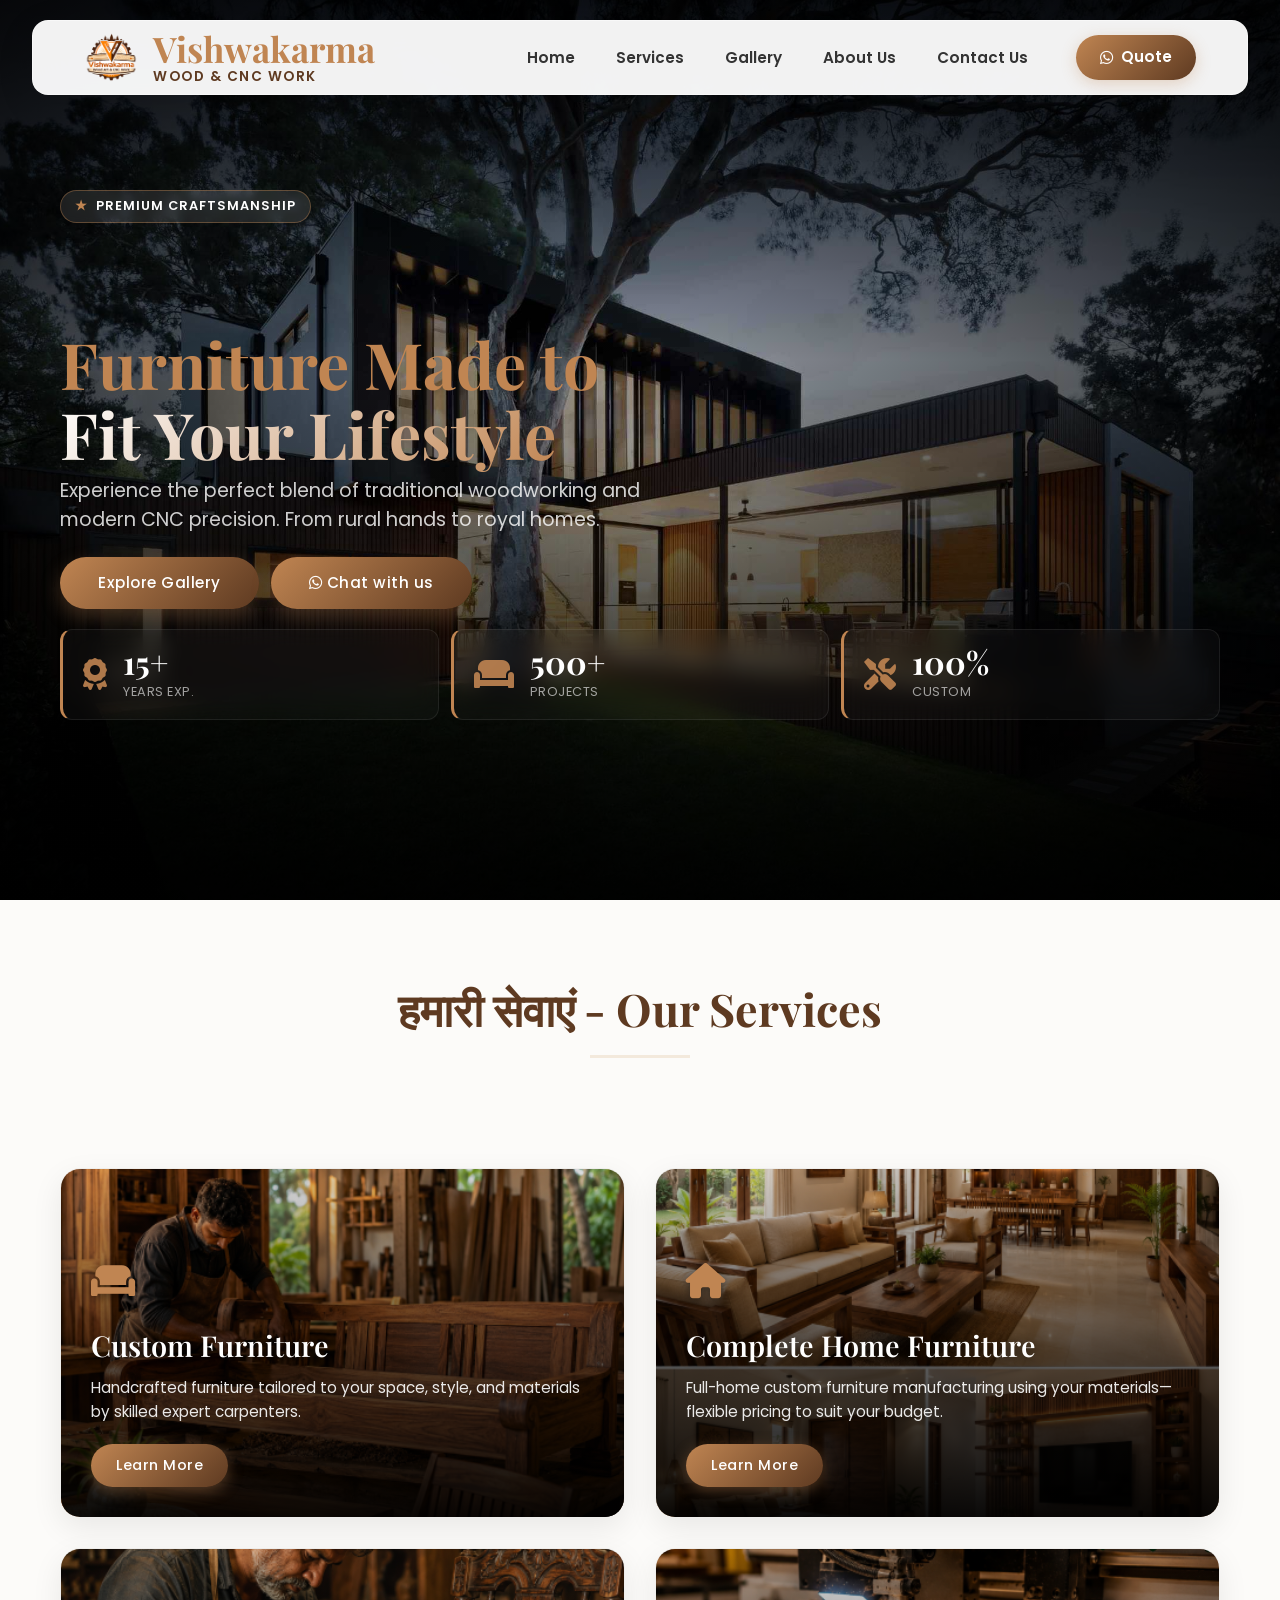
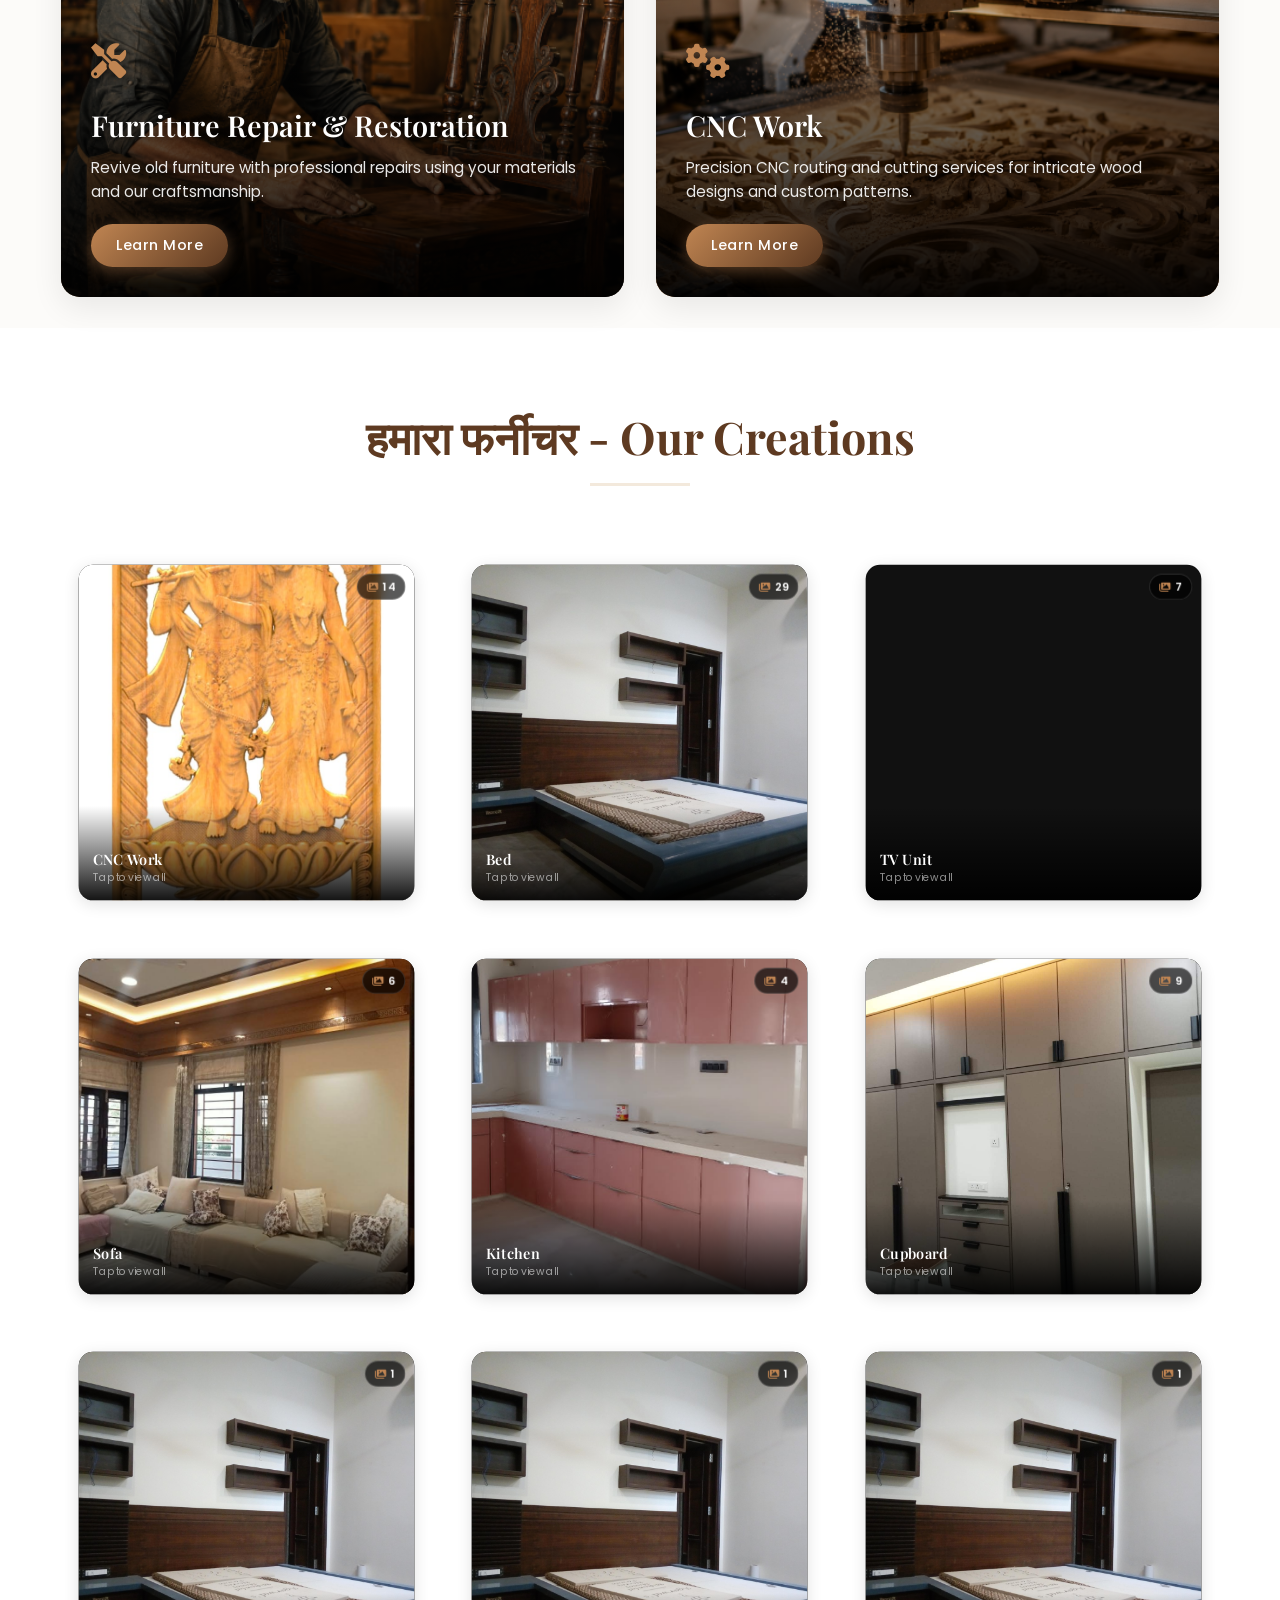
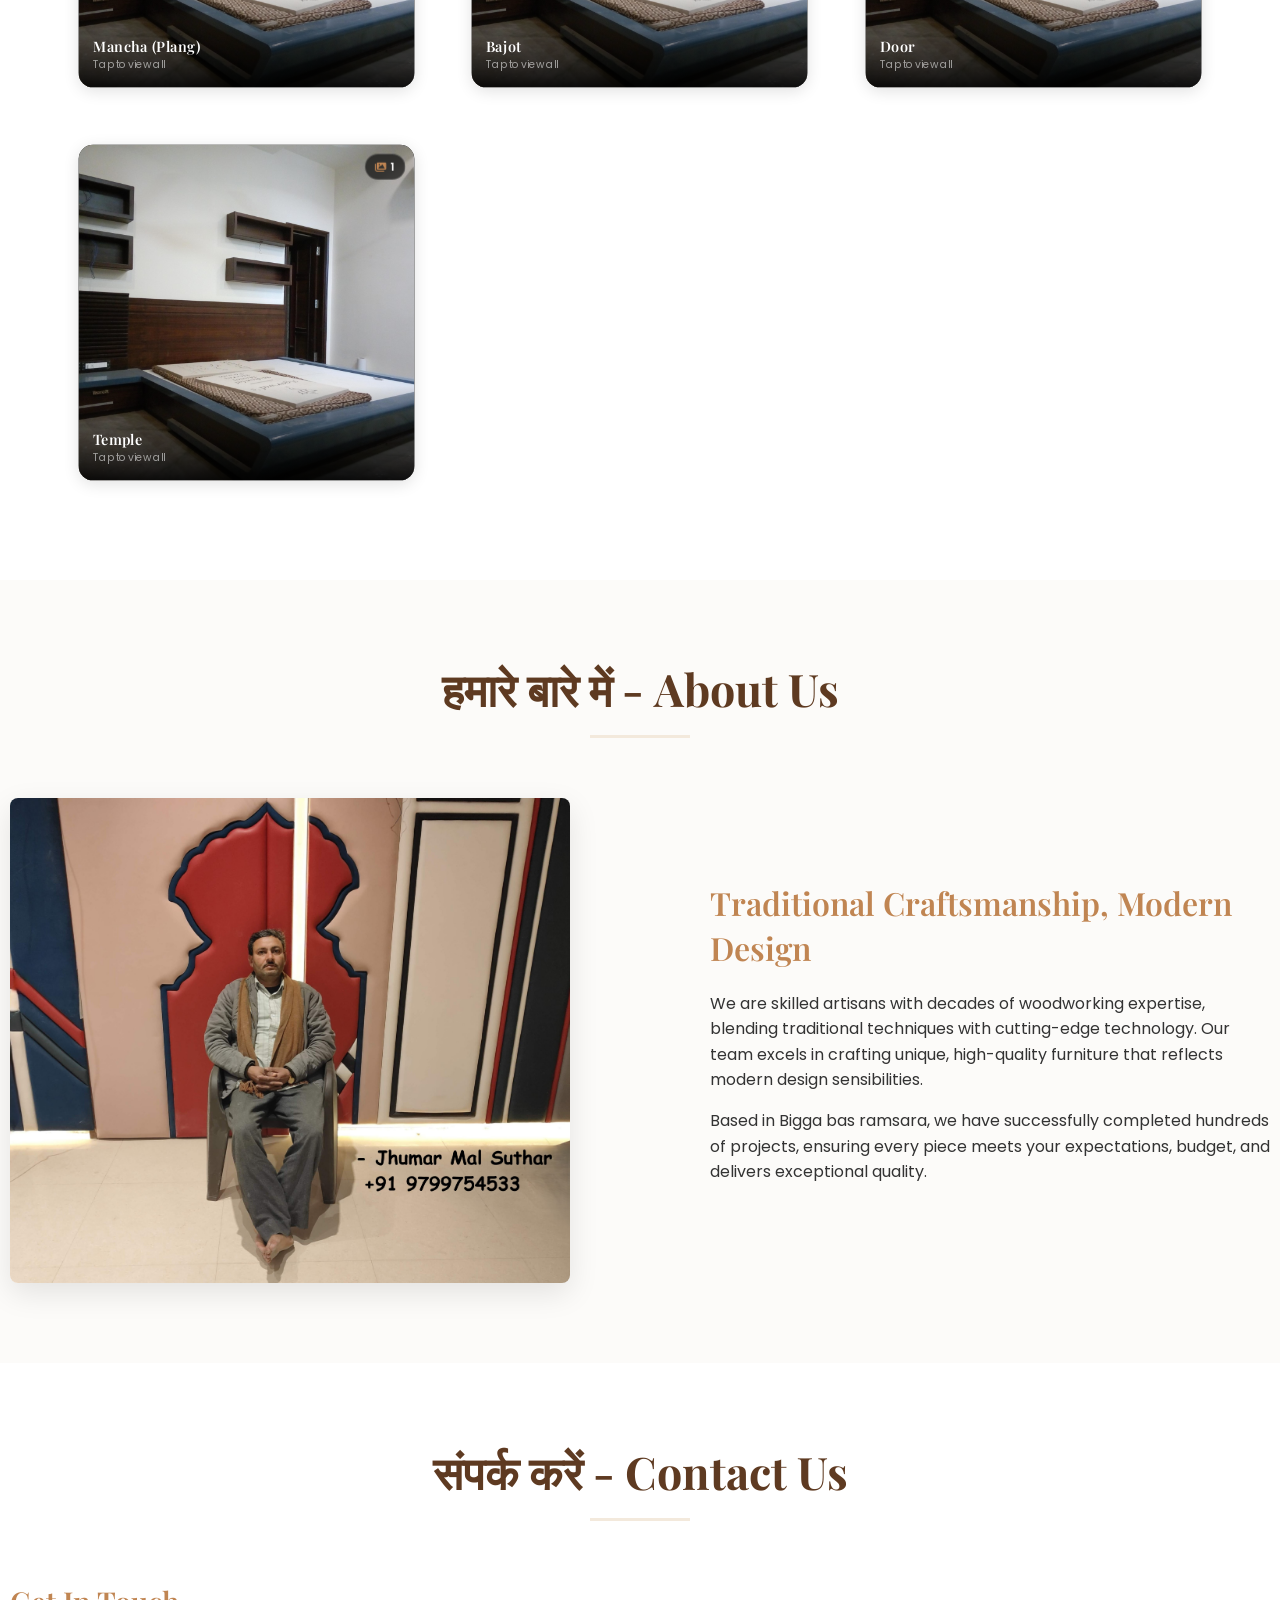
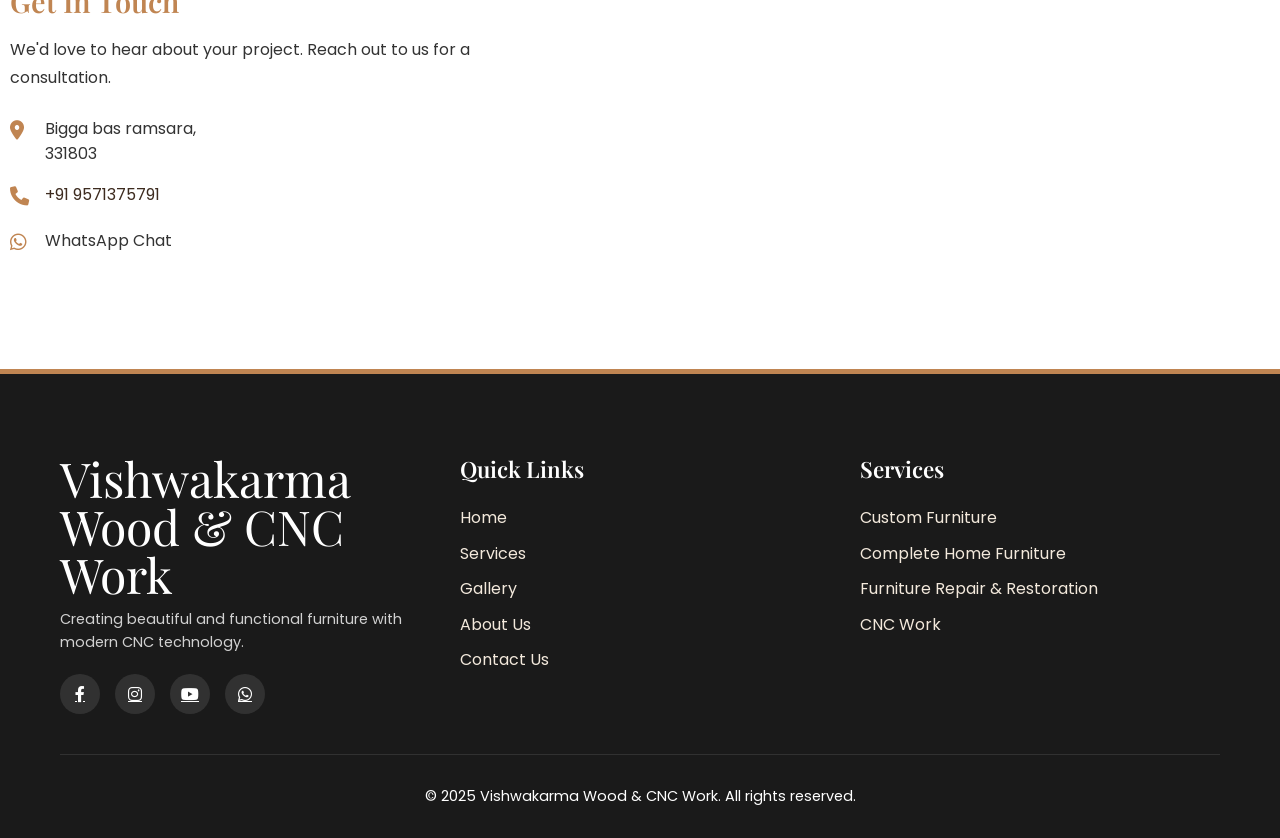
==== index.html @ c17bd772 "fghj" ====
<!DOCTYPE html>
<html lang="en">

<head>
    <meta charset="UTF-8">
    <meta name="viewport" content="width=device-width, initial-scale=1.0">
    <title>Vishwakarma Wood & CNC Work</title>
    <link href="https://cdnjs.cloudflare.com/ajax/libs/font-awesome/6.0.0-beta3/css/all.min.css" rel="stylesheet">
    <link
        href="https://fonts.googleapis.com/css2?family=Great+Vibes&family=Hind:wght@400;500;700&family=Playfair+Display:ital,wght@0,400;0,500;0,600;0,700;1,400;1,500;1,600;1,700&family=Poppins:wght@300;400;500;600;700&display=swap"
        rel="stylesheet">
    <link rel="stylesheet" href="style.css">
    <link rel="icon" href="images/logo.png">
</head>

<body>
    <!-- Premium Header -->
    <header class="header-premium-nav">
        <div class="container">
            <nav class="navbar">
                <a href="#" class="logo">
                    <img src="images/logo.png" alt="Vishwakarma Logo">
                    <div class="brand-text">
                        <span class="main-name">Vishwakarma</span>
                        <span class="tagline">Wood & CNC Work</span>
                    </div>
                </a>
                <div class="nav-right">
                    <ul class="nav-links" id="navLinks">
                        <li><a href="#home">Home</a></li>
                        <li><a href="#services">Services</a></li>
                        <li><a href="#gallery">Gallery</a></li>
                        <li><a href="#about">About Us</a></li>
                        <li><a href="#contact">Contact Us</a></li>
                    </ul>
                    <a href="https://wa.me/919571375791" class="btn-header-cta"><i class="fab fa-whatsapp"></i> Quote</a>
                    <button class="hamburger" id="hamburger">
                        <i class="fas fa-bars"></i>
                    </button>
                </div>
            </nav>
        </div>
    </header>

    <!-- Premium Hero Section -->
    <section class="hero-premium" id="home">
        <div class="hero-premium-bg">
            <img src="images/banner.jpg" alt="Luxury Woodwork" class="hero-premium-img">
            <div class="hero-premium-overlay"></div>
        </div>
        
        <div class="container hero-premium-container">
            <div class="hero-premium-content">
                <div class="hero-badge animate-on-scroll slide-in-down">
                    <span class="badge-icon">★</span> Premium Craftsmanship
                </div>
                <h1 class="animate-on-scroll slide-in-up" style="transition-delay: 0.1s;">
                    Furniture Made to <br>
                    <span class="text-gradient">Fit Your Lifestyle</span>
                </h1>
                <p class="animate-on-scroll slide-in-up" style="transition-delay: 0.2s;">
                    Experience the perfect blend of traditional woodworking and modern CNC precision. From rural hands to royal homes.
                </p>
                <div class="hero-actions animate-on-scroll slide-in-up" style="transition-delay: 0.3s;">
                    <a href="#gallery" class="btn btn-primary-glow">Explore Gallery</a>
                    <a href="https://wa.me/919571375791" class="btn btn-outline-light">
                        <i class="fab fa-whatsapp"></i> Chat with us
                    </a>
                </div>
            </div>

            <div class="hero-stats animate-on-scroll fade-in" style="transition-delay: 0.5s;">
                <div class="stat-item glass-panel">
                    <div class="stat-icon"><i class="fas fa-award"></i></div>
                    <div class="stat-info">
                        <span class="stat-num">15+</span>
                        <span class="stat-label">Years Exp.</span>
                    </div>
                </div>
                <div class="stat-item glass-panel">
                    <div class="stat-icon"><i class="fas fa-couch"></i></div>
                    <div class="stat-info">
                        <span class="stat-num">500+</span>
                        <span class="stat-label">Projects</span>
                    </div>
                </div>
                <div class="stat-item glass-panel">
                    <div class="stat-icon"><i class="fas fa-tools"></i></div>
                    <div class="stat-info">
                        <span class="stat-num">100%</span>
                        <span class="stat-label">Custom</span>
                    </div>
                </div>
            </div>
        </div>
    </section>

    <!-- Services Section -->
    <section class="services" id="services">
        <div class="container">
            <div class="section-title">
                <h2 class="hindi-text animate-on-scroll fade-in">हमारी सेवाएं - Our Services</h2>
            </div>
            <div class="services-overlay-grid">
                <div class="service-overlay-card animate-on-scroll slide-in-up">
                    <img src="images/Custom_Furniture.png" alt="Custom Furniture" class="service-bg-img">
                    <div class="service-overlay-content">
                        <div class="service-icon"><i class="fas fa-couch"></i></div>
                        <h3>Custom Furniture</h3>
                        <p>Handcrafted furniture tailored to your space, style, and materials by skilled expert carpenters.</p>
                        <a href="custom-furniture.html" class="btn service-learn-more">Learn More</a>
                    </div>
                </div>
                <div class="service-overlay-card animate-on-scroll slide-in-up" style="transition-delay: 0.1s;">
                    <img src="images/Complete_Home_Furniture.png" alt="Complete Home Furniture" class="service-bg-img">
                    <div class="service-overlay-content">
                        <div class="service-icon"><i class="fas fa-home"></i></div>
                        <h3>Complete Home Furniture</h3>
                        <p>Full-home custom furniture manufacturing using your materials—flexible pricing to suit your budget.</p>
                        <a href="complete-home-furniture.html" class="btn service-learn-more">Learn More</a>
                    </div>
                </div>
                <div class="service-overlay-card animate-on-scroll slide-in-up" style="transition-delay: 0.2s;">
                    <img src="images/Furniture_Repair_Restoration.png" alt="Furniture Repair & Restoration" class="service-bg-img">
                    <div class="service-overlay-content">
                        <div class="service-icon"><i class="fas fa-tools"></i></div>
                        <h3>Furniture Repair & Restoration</h3>
                        <p>Revive old furniture with professional repairs using your materials and our craftsmanship.</p>
                        <a href="furniture-repair.html" class="btn service-learn-more">Learn More</a>
                    </div>
                </div>
                <div class="service-overlay-card animate-on-scroll slide-in-up" style="transition-delay: 0.3s;">
                    <img src="images/CNC_Work.png" alt="CNC Work" class="service-bg-img">
                    <div class="service-overlay-content">
                        <div class="service-icon"><i class="fas fa-cogs"></i></div>
                        <h3>CNC Work</h3>
                        <p>Precision CNC routing and cutting services for intricate wood designs and custom patterns.</p>
                        <a href="cnc-work.html" class="btn service-learn-more">Learn More</a>
                    </div>
                </div>
            </div>
        </div>
    </section>

    <!-- Gallery Section -->
    <section class="gallery" id="gallery">
        <div class="container">
            <div class="section-title">
                <h2 class="hindi-text animate-on-scroll fade-in">हमारा फर्नीचर - Our Creations</h2>
            </div>
            <div class="gallery-grid">
                <!-- Gallery items will be dynamically inserted here by JavaScript -->
            </div>
        </div>
    </section>

    <!-- About Section -->
    <section class="about" id="about">
        <div class="container">
            <div class="section-title">
                <h2 class="hindi-text animate-on-scroll fade-in">हमारे बारे में - About Us</h2>
            </div>
            <div class="about-content">
                <div class="about-image animate-on-scroll slide-in-left">
                    <img src="images/jk.jpg" alt="At Work">
                </div>
                <div class="about-text animate-on-scroll slide-in-right" style="transition-delay: 0.1s;">
                    <h3>Traditional Craftsmanship, Modern Design</h3>
                    <p>We are skilled artisans with decades of woodworking expertise, blending traditional techniques
                        with cutting-edge technology. Our team excels in crafting unique, high-quality furniture that
                        reflects modern design sensibilities.</p>
                    <p>Based in Bigga bas ramsara, we have successfully completed hundreds of projects, ensuring every piece meets
                        your expectations, budget, and delivers exceptional quality.</p>
                </div>
            </div>
        </div>
    </section>

    <!-- Contact Section -->
    <section class="contact" id="contact">
        <div class="container">
            <div class="section-title">
                <h2 class="hindi-text animate-on-scroll fade-in">संपर्क करें - Contact Us</h2>
            </div>
            <div class="contact-wrapper">
                <div class="contact-info animate-on-scroll slide-in-left">
                    <h3>Get In Touch</h3>
                    <p class="contact-intro-text">We'd love to hear about your project. Reach out to us for a
                        consultation.</p>
                    <div class="contact-details">
                        <div class="contact-item">
                            <div class="contact-icon">
                                <i class="fas fa-map-marker-alt"></i>
                            </div>
                            <div>
                                <p>Bigga bas ramsara,</p>
                                <p>331803</p>
                            </div>
                        </div>
                        <div class="contact-item">
                            <div class="contact-icon">
                                <i class="fas fa-phone"></i>
                            </div>
                            <div>
                                <p><a href="tel:+919571375791" style="color: #3d2b1f; text-decoration: none;">+91
                                        9571375791</a></p>
                            </div>
                        </div>
                        <div class="contact-item">
                            <div class="contact-icon">
                                <i class="fab fa-whatsapp"></i>
                            </div>
                            <div>
                                <p><a href="https://wa.me/919571375791"
                                        style="text-decoration: none; color: inherit;">WhatsApp Chat</a></p>
                            </div>
                        </div>
                    </div>
                </div>
                <div class="contact-map animate-on-scroll slide-in-right" style="transition-delay: 0.1s; flex: 1;">
                    <iframe src="https://www.google.com/maps/embed?pb=!1m18!1m12!1m3!1d733.94765728144!2d74.20045706706509!3d28.044485590837862!2m3!1f0!2f0!3f0!3m2!1i1024!2i768!4f13.1!3m3!1m2!1s0x3915210001af0683%3A0xa6ef435682f27432!2sVishvkarma%20furniture%20house%20%F0%9F%8F%A0!5e1!3m2!1sen!2sin!4v1778346404421!5m2!1sen!2sin" width="100%" height="100%" style="border:0; border-radius: 10px; min-height: 300px;" allowfullscreen="" loading="lazy" referrerpolicy="no-referrer-when-downgrade"></iframe>
                </div>
            </div>
        </div>
    </section>

    <!-- Footer -->
    <footer>
        <div class="container">
            <div class="footer-content">
                <div class="footer-logo animate-on-scroll fade-in">
                    <h2>Vishwakarma Wood & CNC Work</h2>

                    <p>Creating beautiful and functional furniture with modern CNC technology.</p>
                    <div class="social-links">
                        <a href="#"><i class="fab fa-facebook-f"></i></a>
                        <a href="https://www.instagram.com/"><i class="fab fa-instagram"></i></a>
                        <a href="#"><i class="fab fa-youtube"></i></a>
                        <a href="https://wa.me/919571375791"><i class="fab fa-whatsapp"></i></a>
                    </div>
                </div>
                <div class="footer-links animate-on-scroll fade-in" style="transition-delay: 0.1s;">
                    <h3>Quick Links</h3>
                    <ul>
                        <li><a href="index.html#home">Home</a></li>
                        <li><a href="index.html#services">Services</a></li>
                        <li><a href="index.html#gallery">Gallery</a></li>
                        <li><a href="index.html#about">About Us</a></li>
                        <li><a href="index.html#contact">Contact Us</a></li>
                    </ul>
                </div>
                <div class="footer-links animate-on-scroll fade-in" style="transition-delay: 0.2s;">
                    <h3>Services</h3>
                    <ul>
                        <li><a href="custom-furniture.html">Custom Furniture</a></li>
                        <li><a href="complete-home-furniture.html">Complete Home Furniture</a></li>
                        <li><a href="furniture-repair.html">Furniture Repair & Restoration</a></li>
                        <li><a href="cnc-work.html">CNC Work</a></li>
                    </ul>
                </div>
            </div>
            <div class="copyright animate-on-scroll fade-in" style="transition-delay: 0.3s;">
                <p>© 2025 Vishwakarma Wood & CNC Work. All rights reserved.</p>
            </div>
        </div>
    </footer>

    <!-- Premium Lightbox -->
    <div id="lightbox" class="lightbox-container">
        <!-- Top bar -->
        <div class="lb-topbar">
            <div class="lb-category-name" id="lbCategoryName"></div>
            <div class="lb-counter" id="lbCounter">1 / 1</div>
            <button class="lb-close-btn" id="lbCloseBtn" aria-label="Close">
                <i class="fas fa-times"></i>
            </button>
        </div>

        <!-- Main image area -->
        <div class="lb-image-area" id="lbImageArea">
            <button class="lb-arrow lb-prev" id="lbPrev" aria-label="Previous">
                <i class="fas fa-chevron-left"></i>
            </button>
            <div class="lb-img-wrapper">
                <img id="lightboxImage" src="" alt="Furniture" class="lightbox-image">
            </div>
            <button class="lb-arrow lb-next" id="lbNext" aria-label="Next">
                <i class="fas fa-chevron-right"></i>
            </button>
        </div>

        <!-- Bottom: dot indicators -->
        <div class="lb-dots" id="lbDots"></div>
    </div>

    <script src="script.js"></script>

    <!-- Bottom Navigation (Mobile) -->
    <nav class="bottom-nav" id="bottomNav">
        <a href="index.html#home" class="nav-item active" data-target="home">
            <i class="fas fa-home"></i>
            <span>Home</span>
        </a>
        <a href="index.html#services" class="nav-item" data-target="services">
            <i class="fas fa-tools"></i>
            <span>Services</span>
        </a>
        <a href="index.html#gallery" class="nav-item" data-target="gallery">
            <i class="fas fa-image"></i>
            <span>Gallery</span>
        </a>
        <a href="index.html#about" class="nav-item" data-target="about">
            <i class="fas fa-info-circle"></i>
            <span>About</span>
        </a>
        <a href="index.html#contact" class="nav-item" data-target="contact">
            <i class="fas fa-envelope"></i>
            <span>Contact</span>
        </a>
        <div class="nav-indicator" id="navIndicator"></div>
    </nav>

</body>

</html>
---- style.css ----
:root {
    --primary-color: #C08552;         /* Rich warm golden wood tone */
    --secondary-color: #F3E9DC;       /* Very soft beige for backgrounds */
    --accent-color: #5E3A21;          /* Deep dark walnut brown */
    --light-color: #FCFBF9;           /* Off-white, softer than pure white */
    --dark-color: #1A1A1A;            /* Luxury charcoal black */
    --text-color: #333333;            /* Crisp dark grey for text */
    --white-color: #FFFFFF;
    --animation-duration: 0.6s;
    --animation-timing-function: cubic-bezier(0.2, 0.8, 0.2, 1);

    --font-body: 'Poppins', sans-serif;
    --font-heading: 'Playfair Display', serif;
    --font-hindi: 'Hind', sans-serif;
    --font-brand: 'Playfair Display', serif; /* Changed to Playfair for luxury branding */
}

* {
    margin: 0;
    padding: 0;
    box-sizing: border-box;
}

body {
    font-family: var(--font-body);
    color: var(--text-color);
    line-height: 1.6;
    overflow-x: hidden;
}

.hindi-text {
    font-family: var(--font-hindi);
}

h1, h2 {
    font-family: var(--font-heading);
    font-weight: 700;
    color: var(--primary-color); /* Default heading color */
    line-height: 1.3;
}

h3, h4 {
    font-family: var(--font-body);
    font-weight: 600;
    color: var(--primary-color);
    line-height: 1.4;
}


.container {
    width: 100%;
    max-width: 1200px;
    margin: 0 auto;
    padding: 0 20px;
}

/* Animation Helper Classes */
.animate-on-scroll {
    opacity: 0;
    transition: opacity var(--animation-duration) var(--animation-timing-function),
        transform var(--animation-duration) var(--animation-timing-function);
}

.animate-on-scroll.fade-in {
    /* Default: opacity handled by .animate-on-scroll */
}

.animate-on-scroll.slide-in-up {
    transform: translateY(50px);
}

.animate-on-scroll.slide-in-down {
    transform: translateY(-50px);
}

.animate-on-scroll.slide-in-left {
    transform: translateX(-50px);
}

.animate-on-scroll.slide-in-right {
    transform: translateX(50px);
}

.animate-on-scroll.scale-up {
    transform: scale(0.9);
}

.animated {
    opacity: 1;
    transform: translateY(0) translateX(0) scale(1);
}

/* Navigation */
.header-premium-nav {
    background-color: rgba(255, 255, 255, 0.95);
    backdrop-filter: blur(20px);
    -webkit-backdrop-filter: blur(20px);
    box-shadow: 0 10px 40px rgba(0, 0, 0, 0.08);
    border: 1px solid rgba(255, 255, 255, 0.4);
    position: fixed;
    top: 20px;
    left: 50%;
    transform: translateX(-50%);
    width: 95%;
    max-width: 1400px;
    border-radius: 16px; /* Changed from 50px to 16px for rectangular look */
    z-index: 1000;
    transition: all 0.3s ease;
}

.navbar {
    display: flex;
    justify-content: space-between;
    align-items: center;
    padding: 10px 24px;
}

.logo {
    display: flex;
    align-items: center;
    transition: transform 0.3s ease;
    text-decoration: none;
}

.logo img {
    height: 50px;
    margin-right: 15px;
    transition: transform 0.4s cubic-bezier(0.68, -0.55, 0.27, 1.55);
}

.logo:hover img {
    transform: scale(1.1) rotate(-5deg);
}

.brand-text {
    display: flex;
    flex-direction: column;
    justify-content: center;
}

.main-name {
    font-family: var(--font-brand);
    font-size: 2.2rem; font-weight: 700;
    color: var(--primary-color);
    line-height: 1;
    transition: color 0.3s ease;
}

.tagline {
    font-family: var(--font-body);
    font-size: 0.85rem;
    color: var(--accent-color);
    font-weight: 600;
    text-transform: uppercase;
    letter-spacing: 1.5px;
    line-height: 1;
    margin-top: 4px;
}

.logo:hover .main-name {
    color: var(--accent-color);
}

.logo h1 { /* Style for H1 if you re-add it in HTML */
    font-family: var(--font-brand); 
    font-size: 2rem;
    color: var(--primary-color);
    transition: color 0.3s ease;
}

.logo:hover h1 { /* Style for H1 if you re-add it in HTML */
    color: var(--accent-color);
}

.nav-right {
    display: flex;
    align-items: center;
    gap: 30px;
}

.nav-links {
    display: flex;
    list-style: none;
    align-items: center;
    margin: 0;
}

.nav-links li {
    margin-left: 5px;
}

.nav-links a {
    text-decoration: none;
    color: var(--text-color);
    font-weight: 600;
    font-family: var(--font-body);
    font-size: 0.95rem;
    padding: 8px 18px;
    border-radius: 30px;
    transition: all 0.3s ease;
}

.nav-links a:hover {
    background: rgba(192, 133, 82, 0.1);
    color: var(--primary-color);
}

.btn-header-cta {
    background: linear-gradient(135deg, var(--primary-color), var(--accent-color));
    color: #fff;
    padding: 10px 24px;
    border-radius: 50px;
    font-family: var(--font-body);
    font-weight: 600;
    font-size: 0.95rem;
    text-decoration: none;
    box-shadow: 0 4px 15px rgba(192, 133, 82, 0.3);
    transition: all 0.3s ease;
    display: inline-flex;
    align-items: center;
    gap: 8px;
}

.btn-header-cta:hover {
    transform: translateY(-2px);
    box-shadow: 0 6px 20px rgba(192, 133, 82, 0.5);
    background: linear-gradient(135deg, var(--accent-color), var(--dark-color));
    color: #fff;
}

.hamburger {
    display: none;
    cursor: pointer;
    background: none;
    border: none;
    font-size: 1.5rem;
    color: var(--primary-color);
}

/* Premium Hero Section */
.hero-premium {
    position: relative;
    min-height: 100vh;
    min-height: 100dvh; /* For mobile browsers */
    display: flex;
    align-items: center;
    padding-top: 70px; /* header offset */
    overflow: hidden;
    color: var(--white-color);
}

.hero-premium-bg {
    position: absolute;
    inset: 0;
    z-index: -1;
    overflow: hidden;
}

.hero-premium-img {
    width: 100%;
    height: 100%;
    object-fit: cover;
    object-position: center;
    transform: scale(1.05);
    animation: slowPan 25s ease-in-out infinite alternate;
}

@keyframes slowPan {
    0% { transform: scale(1.05) translateY(0); }
    100% { transform: scale(1.12) translateY(-2%); }
}

.hero-premium-overlay {
    position: absolute;
    inset: 0;
    background: radial-gradient(circle at center, rgba(0,0,0,0.3) 0%, rgba(0,0,0,0.85) 100%),
                linear-gradient(to bottom, rgba(0,0,0,0.7) 0%, transparent 40%, rgba(0,0,0,0.9) 100%);
}

.hero-premium-container {
    position: relative;
    z-index: 2;
    display: flex;
    flex-direction: column;
    height: 100%;
    justify-content: center;
    padding: 30px 20px 40px; /* tighter padding */
    width: 100%;
    gap: 40px; /* Ensures gap between content and stats */
}

.hero-premium-content {
    max-width: 800px;
    margin: auto 0;
}

.hero-badge {
    display: inline-flex;
    align-items: center;
    gap: 8px;
    background: rgba(255,255,255,0.1);
    border: 1px solid rgba(192,133,82,0.4);
    padding: 5px 14px;
    border-radius: 50px;
    font-family: var(--font-body);
    font-size: 0.8rem;
    font-weight: 600;
    letter-spacing: 1px;
    text-transform: uppercase;
    margin-bottom: 6px;
    backdrop-filter: blur(4px);
    -webkit-backdrop-filter: blur(4px);
}

.hero-badge .badge-icon {
    color: var(--primary-color);
}

.hero-premium h1 {
    font-family: var(--font-heading);
    font-size: clamp(2.2rem, 5vw + 1rem, 4rem); /* scales nicely */
    line-height: 1.1;
    margin-bottom: 8px;
    font-weight: 700;
}

.text-gradient {
    background: linear-gradient(135deg, #fff 0%, var(--primary-color) 100%);
    -webkit-background-clip: text;
    -webkit-text-fill-color: transparent;
}

.hero-premium p {
    font-family: var(--font-body);
    font-size: clamp(0.95rem, 1.5vw + 0.5rem, 1.2rem);
    line-height: 1.5;
    color: rgba(255,255,255,0.8);
    margin-bottom: 22px;
    max-width: 600px;
}

.hero-actions {
    display: flex;
    gap: 12px;
    flex-wrap: wrap;
    margin-bottom: 30px;
}

/* Custom Hero Buttons */
.btn-primary-glow, .btn-outline-light {
    padding: 12px 28px;
    font-size: 0.95rem;
    border-radius: 50px;
    font-family: var(--font-body);
    font-weight: 600;
    text-decoration: none;
    cursor: pointer;
}

.btn-primary-glow {
    background: var(--primary-color);
    color: #fff;
    box-shadow: 0 4px 16px rgba(192, 133, 82, 0.4);
    border: none;
    transition: all 0.3s ease;
}

.btn-primary-glow:hover {
    transform: translateY(-2px);
    box-shadow: 0 6px 20px rgba(192, 133, 82, 0.6);
}

.btn-outline-light {
    background: rgba(255,255,255,0.05);
    color: #fff;
    border: 1px solid rgba(255,255,255,0.2);
    backdrop-filter: blur(4px);
    display: inline-flex;
    align-items: center;
    gap: 8px;
    transition: all 0.3s ease;
}

.btn-outline-light:hover {
    background: rgba(255,255,255,0.15);
    transform: translateY(-2px);
}

/* Hero Stats Glass Panels */
.hero-stats {
    display: flex;
    gap: 12px;
    flex-wrap: nowrap; /* keep them in a row */
    margin-top: auto; /* Push to bottom */
    width: 100%;
}

.glass-panel {
    background: rgba(255,255,255,0.03);
    border: 1px solid rgba(255,255,255,0.08);
    border-radius: 12px;
    padding: 16px 20px;
    backdrop-filter: blur(12px);
    -webkit-backdrop-filter: blur(12px);
    display: flex;
    flex-direction: row;
    align-items: center;
    gap: 16px;
    flex: 1; /* Equal width */
    border-left: 3px solid var(--primary-color);
    transition: transform 0.3s ease, background 0.3s ease;
}

.glass-panel:hover {
    transform: translateY(-5px);
    background: rgba(255,255,255,0.06);
}

.stat-icon {
    font-size: 2rem;
    color: var(--primary-color);
    opacity: 0.9;
}

.stat-info {
    display: flex;
    flex-direction: column;
}

.stat-num {
    font-family: var(--font-heading);
    font-size: clamp(1.4rem, 2.5vw + 0.5rem, 2rem);
    font-weight: 700;
    color: #fff;
    line-height: 1;
    margin-bottom: 4px;
}

.stat-label {
    font-family: var(--font-body);
    font-size: clamp(0.65rem, 1vw + 0.4rem, 0.8rem);
    color: rgba(255,255,255,0.6);
    text-transform: uppercase;
    letter-spacing: 0.5px;
}

@media (max-width: 768px) {
    .hero-premium-container {
        padding-top: 60px;
        padding-bottom: 20px;
    }
    
    .hero-premium-content {
        text-align: center;
        margin-top: auto;
    }
    
    .hero-badge {
        margin-inline: auto;
    }
    
    .hero-actions {
        justify-content: center;
        margin-bottom: 20px;
    }
    
    .hero-stats {
        gap: 8px;
    }
    
    .glass-panel {
        padding: 12px;
        flex-direction: column;
        text-align: center;
        border-left: none;
        border-top: 2px solid var(--primary-color);
        gap: 8px;
    }
    
    .stat-icon {
        font-size: 1.4rem;
    }
}

.btn {
    display: inline-block;
    background: linear-gradient(135deg, var(--primary-color), var(--accent-color));
    color: var(--white-color);
    padding: 14px 38px;
    border-radius: 30px;
    text-decoration: none;
    font-family: var(--font-body);
    font-weight: 500;
    letter-spacing: 0.5px;
    box-shadow: 0 8px 20px rgba(192, 133, 82, 0.3);
    transition: all 0.4s cubic-bezier(0.175, 0.885, 0.32, 1.275);
    border: none;
    cursor: pointer;
}

.btn:hover {
    background: linear-gradient(135deg, var(--accent-color), var(--dark-color));
    transform: translateY(-5px) scale(1.02);
    box-shadow: 0 12px 25px rgba(94, 58, 33, 0.4);
}

/* Services Section */
.services {
    padding: 80px 0;
    background-color: var(--light-color);
}

.section-title {
    text-align: center;
    margin-bottom: 60px;
}

.section-title h2 {
    font-family: var(--font-heading);
    font-size: 2.8rem;
    position: relative;
    padding-bottom: 20px;
    display: inline-block;
    color: var(--accent-color); /* Specific color for these main section titles */
}

.section-title h2::after {
    content: '';
    position: absolute;
    bottom: 0;
    left: 50%;
    transform: translateX(-50%);
    width: 0;
    height: 3px;
    background-color: var(--secondary-color);
    transition: width 0.5s ease-out 0.3s;
}

.section-title h2.animated::after {
    width: 100px; 
}

/* Mobile-First Services Sticky Stack */
.services-overlay-grid {
    display: flex;
    flex-direction: column;
    gap: 20px;
    padding-bottom: 50px;
}

.service-overlay-card {
    position: sticky;
    border-radius: 20px;
    overflow: hidden;
    height: 450px;
    border: 2px solid rgba(192, 133, 82, 0.3);
    border-top: 2px solid rgba(192, 133, 82, 0.9);
    border-bottom: 2px solid rgba(0, 0, 0, 0.8);
    box-shadow: 
        0 -15px 40px rgba(0, 0, 0, 0.4),
        0 10px 30px rgba(0, 0, 0, 0.2);
}

.service-overlay-card:nth-child(1) { top: 90px; z-index: 1; }
.service-overlay-card:nth-child(2) { top: 110px; z-index: 2; }
.service-overlay-card:nth-child(3) { top: 130px; z-index: 3; }
.service-overlay-card:nth-child(4) { top: 150px; z-index: 4; }

@media (min-width: 992px) {
    .services-overlay-grid {
        display: grid;
        grid-template-columns: repeat(2, 1fr);
        gap: 30px;
        padding-bottom: 0;
    }
    
    .service-overlay-card {
        position: relative; /* Disable sticky for PC */
        top: auto !important; /* Override inline top/nth-child top */
        height: 350px; /* Normal height for grid layout */
        border: 1px solid rgba(0,0,0,0.05); /* Reset 3D border */
        box-shadow: 0 10px 30px rgba(0, 0, 0, 0.08); /* Normal shadow */
        transition: transform 0.4s ease, box-shadow 0.4s ease;
    }

    .service-overlay-card:hover {
        transform: translateY(-10px);
        box-shadow: 0 20px 40px rgba(0, 0, 0, 0.15);
    }
    
    .service-overlay-content {
        padding: 40px 30px;
        background: linear-gradient(to top, rgba(0,0,0,0.9) 0%, rgba(0,0,0,0.4) 60%, rgba(0,0,0,0) 100%);
    }
    
    .service-overlay-content h3 {
        font-size: 1.8rem;
    }
    
    .service-overlay-content p {
        font-size: 1rem;
    }
    
    .service-overlay-content .service-icon {
        font-size: 2.2rem;
    }
}

.service-bg-img {
    position: absolute;
    top: 0;
    left: 0;
    width: 100%;
    height: 100%;
    object-fit: cover;
    z-index: 1;
    transition: transform 0.6s ease;
}

.service-overlay-card:hover .service-bg-img {
    transform: scale(1.1);
}

.service-overlay-content {
    position: absolute;
    bottom: 0;
    left: 0;
    width: 100%;
    height: 100%;
    z-index: 2;
    background: linear-gradient(to top, rgba(0,0,0,0.95) 0%, rgba(0,0,0,0.6) 50%, rgba(0,0,0,0.1) 100%);
    display: flex;
    flex-direction: column;
    justify-content: flex-end;
    padding: 30px;
    color: var(--white-color);
}

.service-overlay-content .service-icon {
    font-size: 2.2rem;
    color: var(--primary-color);
    margin-bottom: 15px;
    text-shadow: 0 2px 10px rgba(0,0,0,0.5);
}

.service-overlay-content h3 {
    font-family: var(--font-heading);
    font-size: 1.8rem;
    color: var(--white-color);
    margin-bottom: 10px;
    text-shadow: 0 2px 10px rgba(0,0,0,0.5);
}

.service-overlay-content p {
    font-family: var(--font-body);
    font-size: 0.95rem;
    color: rgba(255, 255, 255, 0.9);
    margin-bottom: 20px;
    line-height: 1.6;
}

.service-overlay-content .btn.service-learn-more {
    align-self: flex-start;
    padding: 10px 25px;
    font-size: 0.9rem;
    background: linear-gradient(135deg, var(--primary-color), var(--accent-color));
    color: var(--white-color);
    border: none;
    box-shadow: 0 4px 15px rgba(192, 133, 82, 0.4);
}

.service-overlay-content .btn.service-learn-more:hover {
    background: linear-gradient(135deg, var(--accent-color), var(--dark-color));
    transform: translateY(-3px);
}


/* Gallery Section */
.gallery {
    padding: 80px 0;
}

.gallery-grid {
    display: grid;
    grid-template-columns: repeat(2, 1fr);
    gap: 14px;
}

@media (min-width: 600px) {
    .gallery-grid {
        grid-template-columns: repeat(3, 1fr);
        gap: 20px;
    }
}

/* Gallery Card */
.gallery-item {
    position: relative;
    border-radius: 16px;
    overflow: hidden;
    cursor: pointer;
    background: #111;
    box-shadow: 0 4px 18px rgba(0,0,0,0.12);
    transition: transform 0.35s ease, box-shadow 0.35s ease;
}

.gallery-item:hover {
    transform: translateY(-6px);
    box-shadow: 0 16px 40px rgba(0,0,0,0.18);
}

/* Thumbnail Image */
.gallery-card-img {
    width: 100%;
    aspect-ratio: 1 / 1;
    object-fit: cover;
    display: block;
    transition: transform 0.5s ease, filter 0.5s ease;
}

.gallery-item:hover .gallery-card-img {
    transform: scale(1.06);
    filter: brightness(0.75);
}

/* Image count badge — top right */
.gallery-count-badge {
    position: absolute;
    top: 10px;
    right: 10px;
    background: rgba(0,0,0,0.65);
    backdrop-filter: blur(6px);
    -webkit-backdrop-filter: blur(6px);
    color: #fff;
    font-family: var(--font-body);
    font-size: 0.75rem;
    font-weight: 600;
    padding: 4px 10px;
    border-radius: 50px;
    display: flex;
    align-items: center;
    gap: 5px;
    border: 1px solid rgba(255,255,255,0.15);
    z-index: 3;
}

.gallery-count-badge i {
    font-size: 0.7rem;
    color: var(--primary-color);
}

/* Bottom overlay: category name + view button */
.gallery-card-overlay {
    position: absolute;
    bottom: 0; left: 0;
    width: 100%;
    padding: 50px 16px 16px;
    background: linear-gradient(to top, rgba(0,0,0,0.92) 0%, transparent 100%);
    display: flex;
    align-items: flex-end;
    justify-content: space-between;
    z-index: 2;
    transition: padding 0.3s ease;
}

.gallery-item:hover .gallery-card-overlay {
    padding-bottom: 20px;
}

.gallery-card-info h3 {
    font-family: var(--font-heading);
    font-size: 1rem;
    color: #fff;
    font-weight: 600;
    letter-spacing: 0.3px;
    line-height: 1.2;
}

.gallery-card-info span {
    font-family: var(--font-body);
    font-size: 0.72rem;
    color: rgba(255,255,255,0.55);
    display: block;
    margin-top: 2px;
}

.gallery-view-btn {
    width: 36px;
    height: 36px;
    border-radius: 50%;
    background: var(--primary-color);
    display: flex;
    align-items: center;
    justify-content: center;
    flex-shrink: 0;
    opacity: 0;
    transform: scale(0.7);
    transition: opacity 0.3s ease, transform 0.3s ease;
    box-shadow: 0 4px 12px rgba(192,133,82,0.5);
}

.gallery-view-btn i {
    color: #fff;
    font-size: 0.85rem;
}

.gallery-item:hover .gallery-view-btn {
    opacity: 1;
    transform: scale(1);
}

/* About Us Section */
.about {
    padding: 80px 0;
    background-color: var(--light-color);
    overflow-x: hidden;
}

.about-content {
    display: grid;
    grid-template-columns: 1fr 1fr;
    gap: 40px;
    align-items: center;
}

.about-image {
    border-radius: 8px;
    overflow: hidden;
    box-shadow: 0 10px 30px rgba(0, 0, 0, 0.1);
    transition: opacity var(--animation-duration) var(--animation-timing-function), transform var(--animation-duration) var(--animation-timing-function);
}

.about-image img {
    width: 100%;
    height: auto;
    display: block;
}

.about-text {
    transition: opacity var(--animation-duration) var(--animation-timing-function), transform var(--animation-duration) var(--animation-timing-function);
}

.about-text h3 { 
    font-family: var(--font-heading);
    font-size: 2rem; 
    margin-bottom: 20px;
    color: var(--primary-color);
}

.about-text p {
    font-family: var(--font-body);
    margin-bottom: 15px;
}

/* Contact Section */
.contact {
    padding: 80px 0;
    overflow-x: hidden;
}

.contact-wrapper {
    display: grid;
    grid-template-columns: repeat(auto-fit, minmax(300px, 1fr));
    gap: 40px;
}

.contact-info,
.contact-form {
    transition: opacity var(--animation-duration) var(--animation-timing-function), transform var(--animation-duration) var(--animation-timing-function);
}

.contact-info h3 { 
    font-family: var(--font-heading);
    font-size: 1.8rem; 
    margin-bottom: 15px; /* Adjusted margin */
    color: var(--primary-color); 
}

.contact-intro-text {
    font-family: var(--font-body);
    font-size: 1rem;
    color: var(--text-color);
    margin-bottom: 25px; /* Space before details */
    line-height: 1.7;
}

.contact-details {
    margin-bottom: 30px;
}

.contact-item {
    display: flex;
    align-items: flex-start;
    margin-bottom: 15px;
}

.contact-icon {
    font-size: 1.2rem;
    color: var(--primary-color);
    margin-right: 15px;
    min-width: 20px;
    transition: transform 0.3s ease;
}

.contact-item:hover .contact-icon {
    transform: scale(1.2) rotate(-10deg);
}

.contact-form h3 { 
    font-family: var(--font-heading);
    font-size: 1.8rem; 
    margin-bottom: 25px;
    color: var(--primary-color); 
}

.contact-form form {
    display: grid;
    gap: 20px;
}

.form-group {
    position: relative;
}

.form-control {
    width: 100%;
    padding: 12px 15px;
    border: 1px solid #ddd;
    border-radius: 4px;
    font-family: var(--font-body);
    font-size: 1rem;
    transition: border-color 0.3s, box-shadow 0.3s;
}

.form-control:focus {
    outline: none;
    border-color: var(--secondary-color);
    box-shadow: 0 0 0 3px var(--secondary-color)50; 
}

textarea.form-control {
    resize: vertical;
    min-height: 120px;
}

/* Footer */
footer {
    background-color: var(--dark-color);
    color: var(--white-color);
    padding: 80px 0 30px;
    border-top: 5px solid var(--primary-color);
    position: relative;
}

.footer-content {
    display: grid;
    grid-template-columns: repeat(3, 1fr);
    gap: 40px;
    margin-bottom: 40px;
}

.footer-logo,
.footer-links {
    transition: opacity var(--animation-duration) var(--animation-timing-function), transform var(--animation-duration) var(--animation-timing-function);
}

.footer-logo h2 { 
    font-family: var(--font-brand);
    font-size: 3rem; 
    color: var(--white-color);
    margin-bottom: 10px;
    font-weight: normal; 
    line-height: 1;
}

.footer-logo p {
    font-family: var(--font-body);
    margin-bottom: 20px;
    font-size: 0.9rem;
    opacity: 0.8;
}

.social-links {
    display: flex;
    gap: 15px;
}

.social-links a {
    display: inline-flex;
    justify-content: center;
    align-items: center;
    width: 40px; 
    height: 40px; 
    background-color: rgba(255, 255, 255, 0.1);
    color: var(--white-color);
    border-radius: 50%;
    transition: background-color 0.3s, transform 0.2s ease-out;
}

.social-links a:hover {
    background-color: var(--primary-color);
    transform: scale(1.1) translateY(-2px);
}

.footer-links h3 {
    font-family: var(--font-heading); 
    color: var(--white-color);
    margin-bottom: 20px;
    font-size: 1.4rem; 
    font-weight: 600;
}

.footer-links ul {
    list-style: none;
}

.footer-links li {
    margin-bottom: 10px;
}

.footer-links a {
    font-family: var(--font-body);
    color: var(--secondary-color);
    text-decoration: none;
    transition: color 0.3s, padding-left 0.3s ease;
}

.footer-links a:hover {
    color: var(--white-color);
    padding-left: 5px;
}

.copyright {
    text-align: center;
    padding-top: 30px;
    border-top: 1px solid rgba(255, 255, 255, 0.1);
    font-size: 0.9rem;
    font-family: var(--font-body);
}

/* ── Premium Lightbox ── */
.lightbox-container {
    display: none;
    position: fixed;
    inset: 0;
    z-index: 2000;
    background: rgba(0, 0, 0, 0.97);
    flex-direction: column;
    opacity: 0;
    transition: opacity 0.3s ease;
}

.lightbox-container.active {
    display: flex;
    opacity: 1;
}

/* Top bar */
.lb-topbar {
    display: flex;
    align-items: center;
    justify-content: space-between;
    padding: 14px 20px;
    background: rgba(0,0,0,0.5);
    backdrop-filter: blur(10px);
    flex-shrink: 0;
}

.lb-category-name {
    font-family: var(--font-heading);
    font-size: 1.1rem;
    color: #fff;
    font-weight: 600;
}

.lb-counter {
    font-family: var(--font-body);
    font-size: 0.85rem;
    color: rgba(255,255,255,0.55);
    background: rgba(255,255,255,0.08);
    padding: 4px 14px;
    border-radius: 50px;
    border: 1px solid rgba(255,255,255,0.12);
}

.lb-close-btn {
    width: 38px;
    height: 38px;
    border-radius: 50%;
    background: rgba(255,255,255,0.1);
    border: 1px solid rgba(255,255,255,0.18);
    color: #fff;
    font-size: 1rem;
    display: flex;
    align-items: center;
    justify-content: center;
    cursor: pointer;
    transition: background 0.2s ease;
}

.lb-close-btn:hover {
    background: rgba(255,255,255,0.22);
}

/* Image area */
.lb-image-area {
    flex: 1;
    display: flex;
    align-items: center;
    justify-content: center;
    position: relative;
    overflow: hidden;
    padding: 10px 0;
}

.lb-img-wrapper {
    width: 100%;
    height: 100%;
    display: flex;
    align-items: center;
    justify-content: center;
    padding: 0 60px;
}

.lightbox-image {
    max-width: 100%;
    max-height: 100%;
    object-fit: contain;
    border-radius: 8px;
    animation: lbFadeIn 0.3s ease;
    display: block;
}

@keyframes lbFadeIn {
    from { opacity: 0; transform: scale(0.95); }
    to   { opacity: 1; transform: scale(1); }
}

/* Arrows */
.lb-arrow {
    position: absolute;
    top: 50%;
    transform: translateY(-50%);
    width: 46px;
    height: 46px;
    border-radius: 50%;
    background: rgba(255,255,255,0.1);
    border: 1px solid rgba(255,255,255,0.18);
    color: #fff;
    font-size: 1.1rem;
    display: flex;
    align-items: center;
    justify-content: center;
    cursor: pointer;
    transition: background 0.2s ease, transform 0.2s ease;
    z-index: 10;
}

.lb-arrow:hover {
    background: var(--primary-color);
    transform: translateY(-50%) scale(1.1);
}

.lb-prev { left: 10px; }
.lb-next { right: 10px; }

@media (max-width: 600px) {
    .lb-arrow { display: none; }
    .lb-img-wrapper { padding: 0 12px; }
}

/* Dot indicators */
.lb-dots {
    display: flex;
    justify-content: center;
    gap: 6px;
    padding: 12px 20px;
    flex-wrap: wrap;
    flex-shrink: 0;
    max-height: 60px;
    overflow: hidden;
}

.lb-dot {
    width: 7px;
    height: 7px;
    border-radius: 50%;
    background: rgba(255,255,255,0.25);
    transition: background 0.2s ease, transform 0.2s ease;
    cursor: pointer;
}

.lb-dot.active {
    background: var(--primary-color);
    transform: scale(1.4);
}

/* Swipe hint (mobile only) */
@media (max-width: 600px) {
    .lb-topbar {
        padding: 10px 14px;
    }
    .lb-category-name {
        font-size: 0.95rem;
    }
}

/* Responsive Design */
@media (max-width: 992px) {
    .about-content {
        grid-template-columns: 1fr;
    }

    .about-image {
        order: 1;
        margin-bottom: 30px;
    }

    .about-text {
        order: 2;
        text-align: center;
    }
    .about-text h3 {
        font-size: 1.8rem;
    }

    .animate-on-scroll.slide-in-left,
    .animate-on-scroll.slide-in-right {
        transform: translateY(50px);
    }

    .animated.slide-in-left,
    .animated.slide-in-right {
        transform: translateY(0);
    }

    .footer-content {
        grid-template-columns: repeat(auto-fit, minmax(200px, 1fr));
    }
    .footer-logo h2 {
        font-size: 2.5rem;
    }
    .footer-links h3 {
        font-size: 1.3rem;
    }
}

@media (max-width: 768px) {
    .hamburger {
        display: block;
    }

    .btn-header-cta {
        display: none; /* Hide CTA on mobile to save space, user can use main hero button */
    }

    .nav-links {
        position: fixed;
        top: 80px; 
        left: -100%;
        width: 90%;
        max-width: 300px;
        height: auto; 
        background-color: rgba(255, 255, 255, 0.98);
        backdrop-filter: blur(20px);
        -webkit-backdrop-filter: blur(20px);
        border: 1px solid rgba(192, 133, 82, 0.3);
        border-radius: 20px;
        flex-direction: column;
        align-items: center;
        justify-content: flex-start;
        padding: 20px 0;
        transition: left 0.3s ease-in-out;
        box-shadow: 0 10px 40px rgba(0, 0, 0, 0.15);
    }

    .nav-links.active {
        left: 0;
    }

    .nav-links li {
        margin: 15px 0;
        width: 100%;
        text-align: center;
    }

    .nav-links a::after {
        left: 50%;
        transform: translateX(-50%);
    }

    .hero h1 {
        font-size: 2.5rem;
    }

    .hero p {
        font-size: 1.2rem;
    }

    .section-title h2 {
        font-size: 2.2rem;
    }

    .footer-content {
        grid-template-columns: 1fr;
        text-align: center;
    }

    .footer-logo .social-links {
        justify-content: center;
    }

    .lightbox-nav {
        font-size: 18px;
        padding: 12px;
    }

    .lightbox-close-btn {
        font-size: 30px;
        top: 10px;
        right: 20px;
    }
}

@media (max-width: 576px) {
    .hero {
        padding: 80px 0;
    }

    .hero h1 {
        font-size: 2rem;
    }
    .hero p {
        font-size: 1.1rem;
    }

    .section-title h2 {
        font-size: 1.8rem;
    }
    .service-card h3 {
        font-size: 1.4rem;
    }

    .gallery-grid {
        grid-template-columns: 1fr;
    }

    .gallery-item-title {
        font-size: 0.9rem;
    }
    .about-text h3 {
        font-size: 1.6rem;
    }
    .contact-info h3, .contact-form h3 {
        font-size: 1.6rem;
    }
    .contact-intro-text {
        font-size: 0.9rem;
    }

    .contact-wrapper {
        grid-template-columns: 1fr;
    }

    .contact-info.animate-on-scroll.slide-in-left,
    .contact-form.animate-on-scroll.slide-in-right {
        transform: translateY(50px);
    }

    .contact-info.animated.slide-in-left,
    .contact-form.animated.slide-in-right {
        transform: translateY(0);
    }
    .footer-logo h2 {
        font-size: 2.2rem;
    }
    .footer-links h3 {
        font-size: 1.2rem;
    }
}

/* Styles for Service Detail Pages */
.service-detail {
    padding: 80px 0;
    background-color: var(--white-color); 
}

.service-detail .section-title h2 {
    font-family: var(--font-heading);
    font-size: 2.5rem; 
    color: var(--accent-color); 
}

.service-content {
    display: grid;
    grid-template-columns: 1fr 1fr;
    gap: 40px;
    align-items: center;
    margin-top: 40px; 
}

.service-image img {
    width: 100%;
    height: auto;
    border-radius: 8px;
    box-shadow: 0 5px 15px rgba(0, 0, 0, 0.1);
}

.service-text h3 {
    font-family: var(--font-heading);
    font-size: 2.2rem; 
    margin-bottom: 20px;
    color: var(--primary-color); 
}

.service-text p {
    font-family: var(--font-body);
    margin-bottom: 15px;
    line-height: 1.7;
}

.service-text ul {
    list-style: disc;
    margin-left: 20px;
    margin-bottom: 20px;
    font-family: var(--font-body);
}

.service-text ul li {
    margin-bottom: 8px;
}

.service-text .btn {
    margin-top: 20px;
}

@media (max-width: 768px) {
    .service-detail .section-title h2 {
        font-size: 2rem;
    }
    .service-content {
        grid-template-columns: 1fr; 
    }
    .service-image {
        margin-bottom: 30px;
    }
    .service-text h3 {
        font-size: 1.8rem;
    }
}

/* Bottom Navigation (Mobile) - LinkedIn Style */
.bottom-nav {
    display: none;
    position: fixed;
    bottom: 0;
    left: 0;
    width: 100%;
    background: #1A1A1A; /* Premium Dark Background */
    box-shadow: 0 -4px 15px rgba(0, 0, 0, 0.3); /* Very subtle shadow */
    z-index: 1000;
    justify-content: space-between;
    padding: 0;
    padding-bottom: env(safe-area-inset-bottom, 0); /* Handle iPhone X+ safe area */
    border-top: 1px solid #2A2A2A;
}

.bottom-nav .nav-item {
    display: flex;
    flex-direction: column;
    align-items: center;
    justify-content: center;
    color: #888888; /* Subtle light gray for inactive */
    text-decoration: none;
    font-size: 11px; /* Very small text */
    font-family: -apple-system, system-ui, BlinkMacSystemFont, 'Segoe UI', Roboto, Helvetica, Arial, sans-serif;
    font-weight: 500;
    transition: color 0.1s ease;
    position: relative;
    padding: 10px 0 8px 0;
    flex: 1;
    text-align: center;
}

.bottom-nav .nav-item i {
    font-size: 1.4rem; /* Clean, recognizable icon size */
    margin-bottom: 4px;
    color: #888888;
    transition: color 0.1s ease;
}

/* Active State */
.bottom-nav .nav-item.active {
    color: var(--primary-color); /* Golden active text */
}

.bottom-nav .nav-item.active i {
    color: var(--primary-color); /* Golden active icon */
}

/* LinkedIn Top Bar Active Indicator */
.bottom-nav .nav-item::before {
    content: '';
    position: absolute;
    top: -1px; /* Overlap the border-top */
    left: 20%;
    right: 20%;
    height: 2px;
    background-color: transparent;
    transition: background-color 0.1s ease;
}

.bottom-nav .nav-item.active::before {
    background-color: var(--primary-color); /* Golden top indicator line */
}

/* Remove the old floating indicator display */
.bottom-nav .nav-indicator {
    display: none;
}

@media (max-width: 768px) {
    .bottom-nav {
        display: flex;
    }
    
    .hamburger {
        display: none !important;
    }
    .nav-links {
        display: none !important;
    }
    
    body {
        padding-bottom: 60px; /* Space for the bottom bar */
    }
}
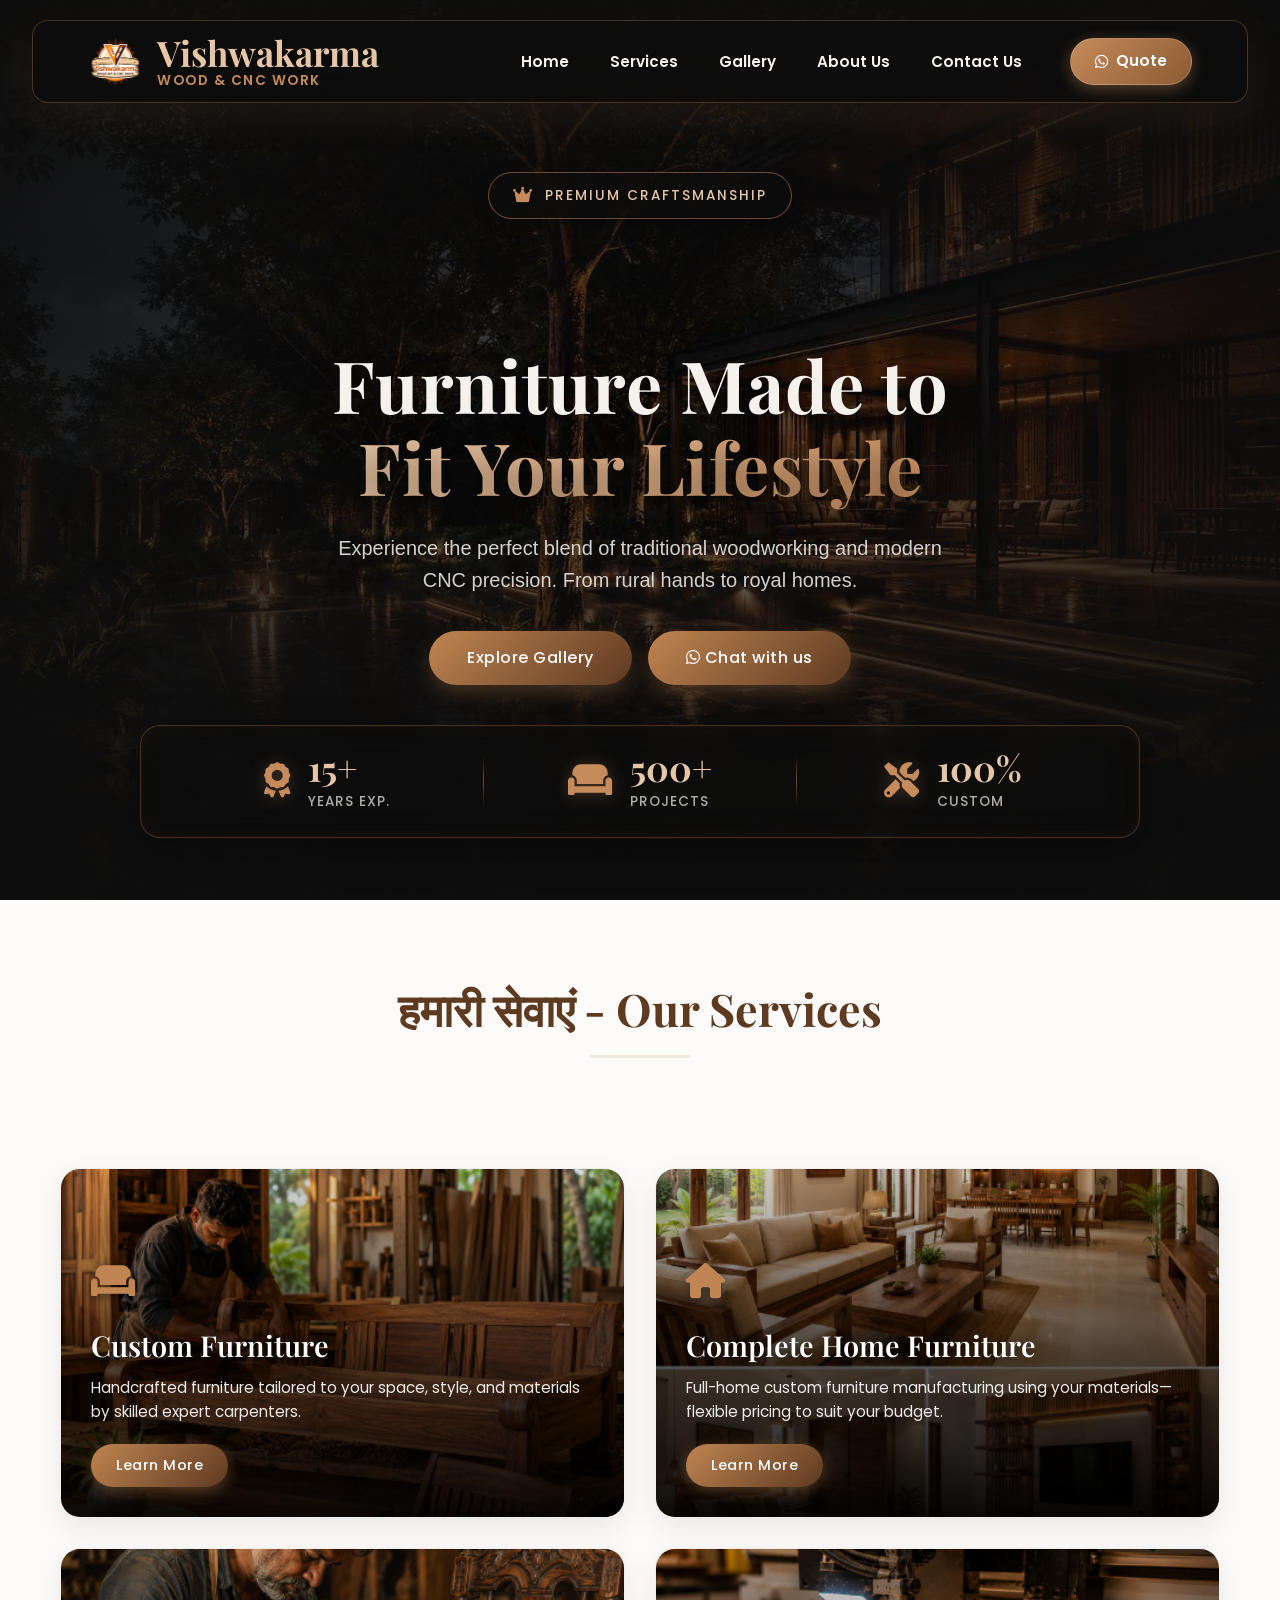
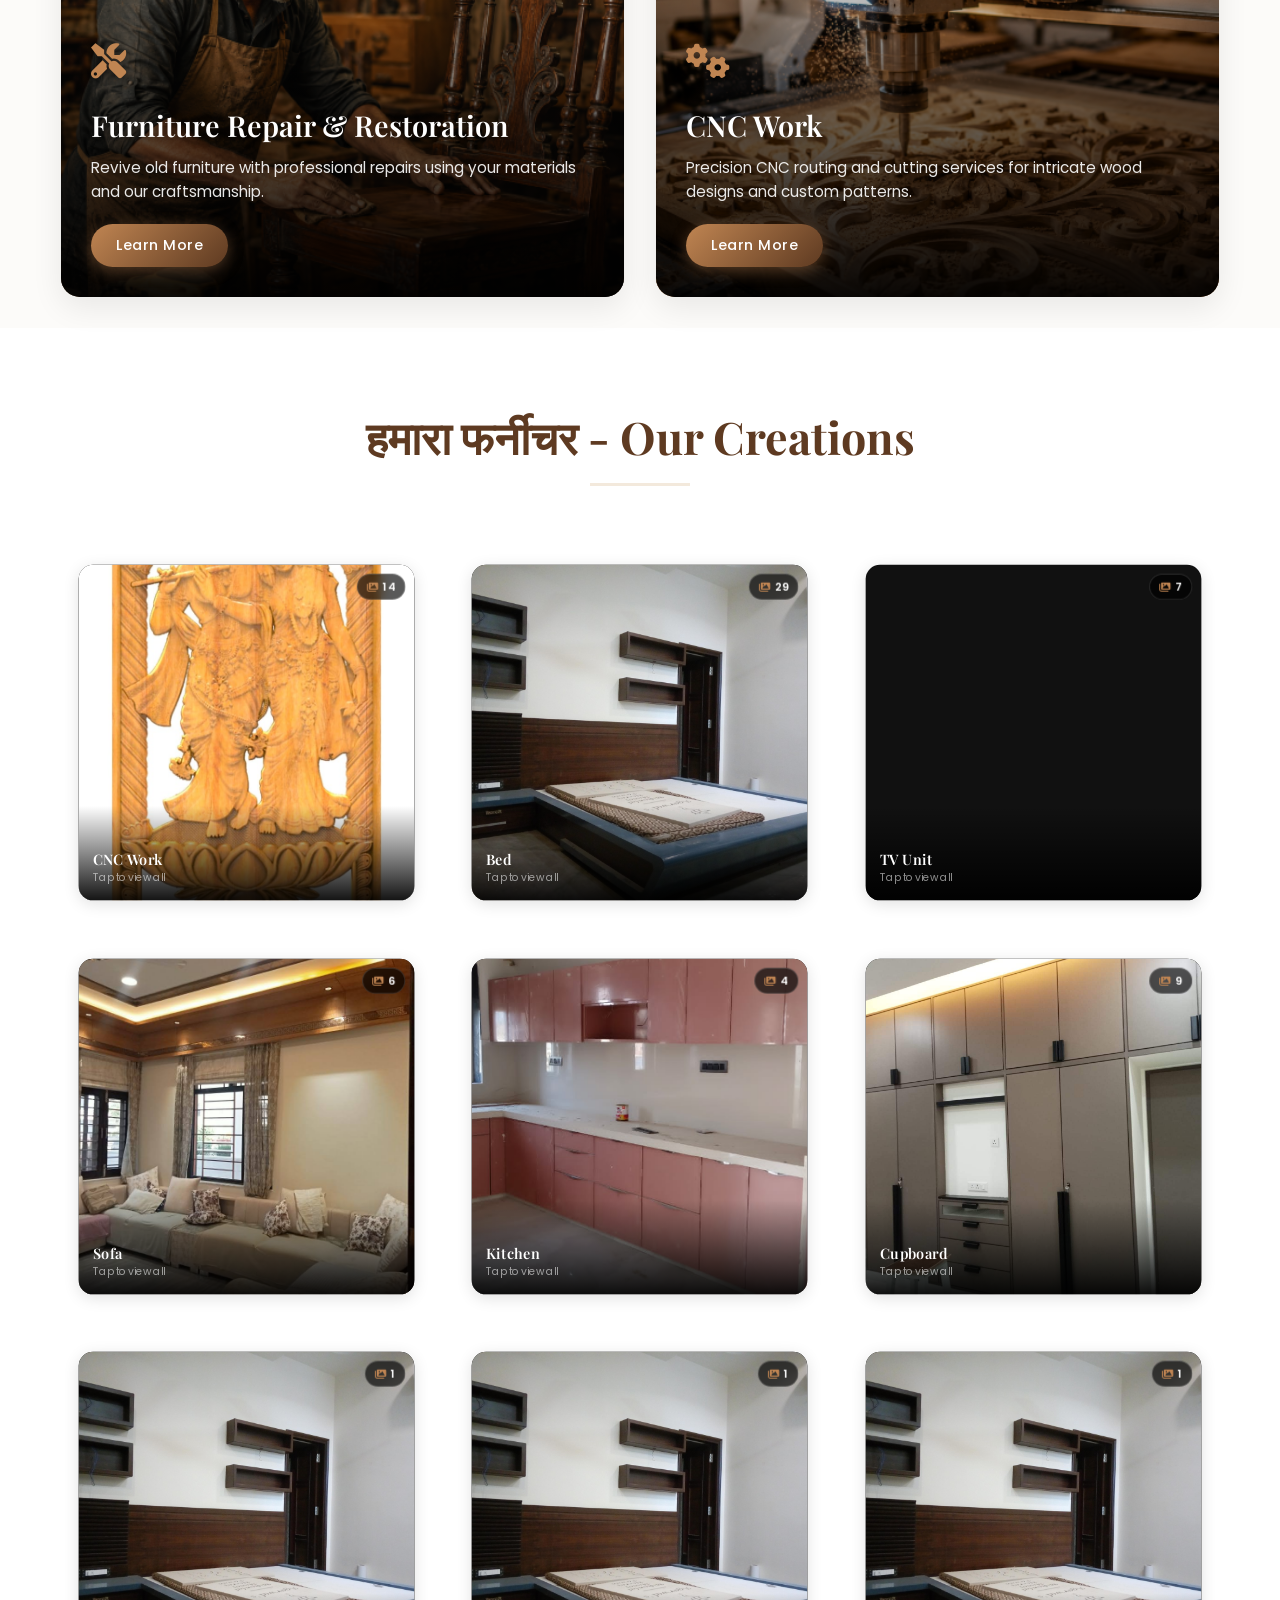
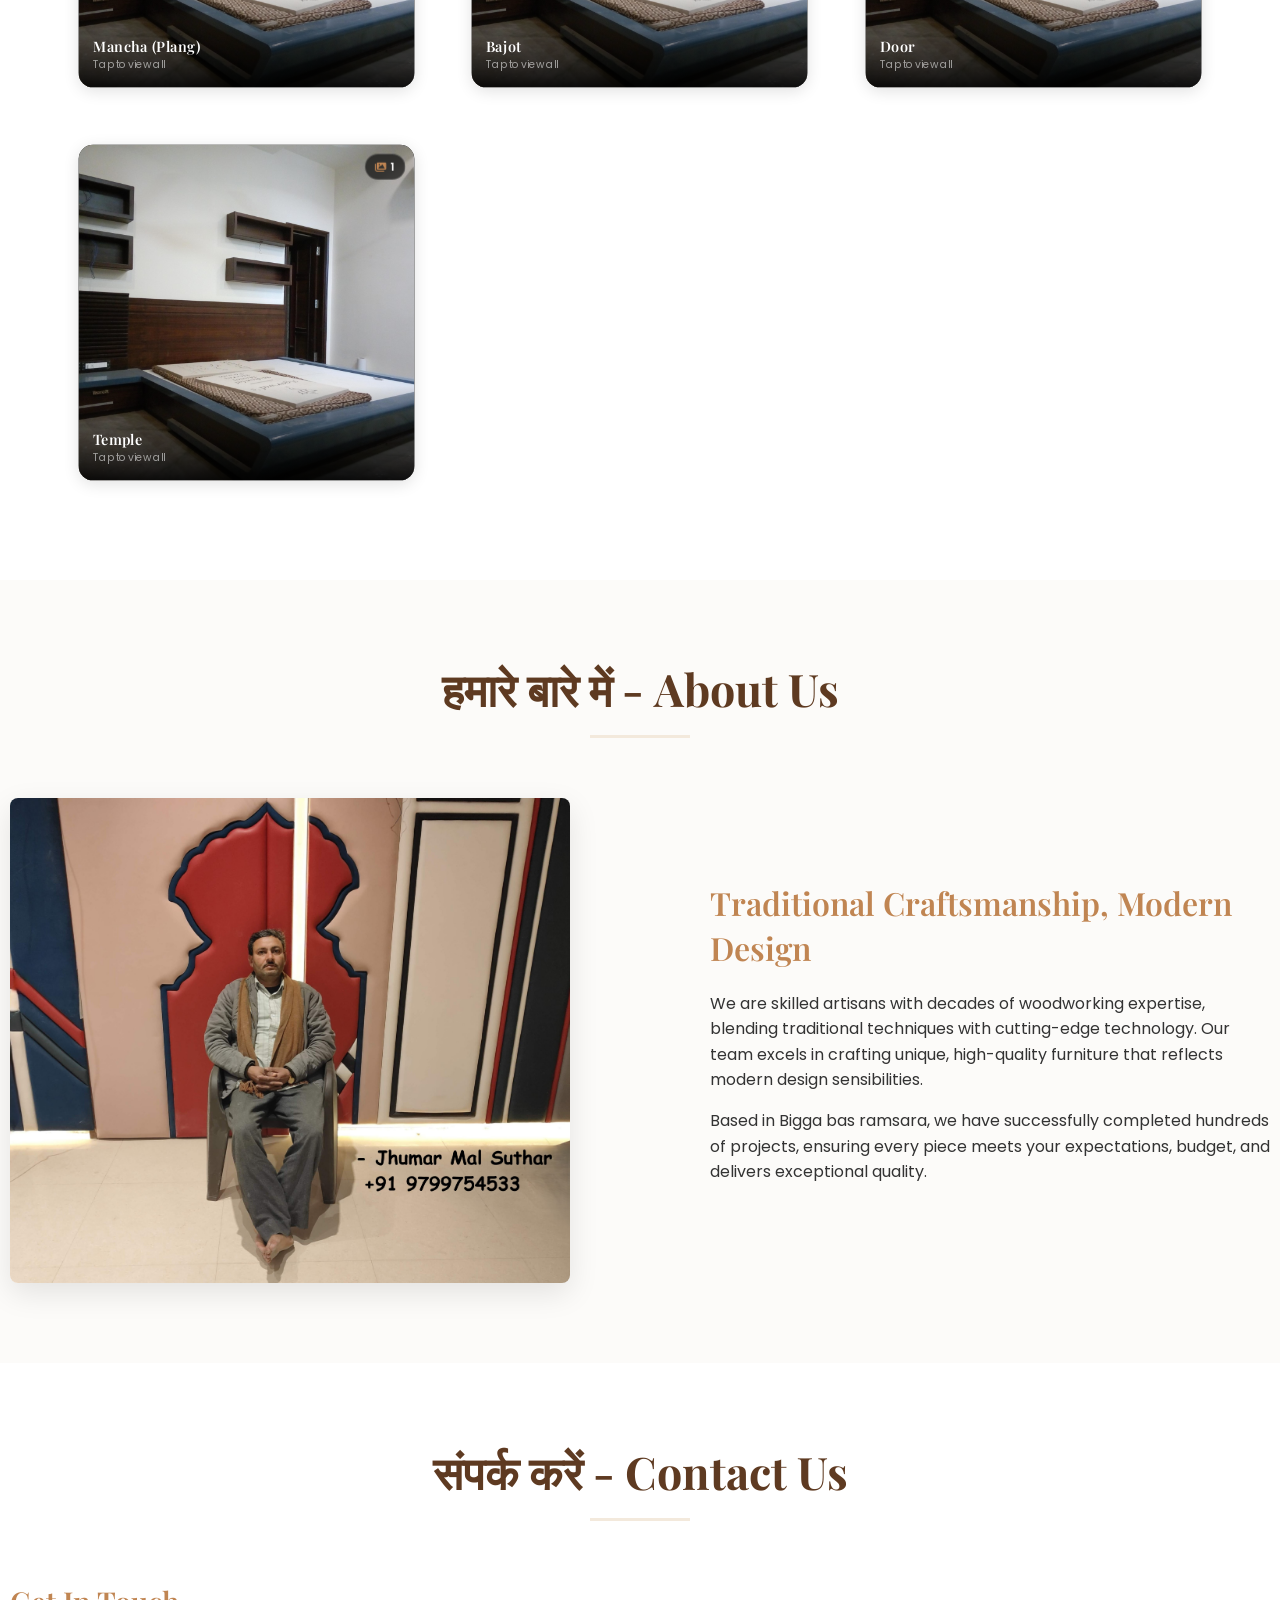
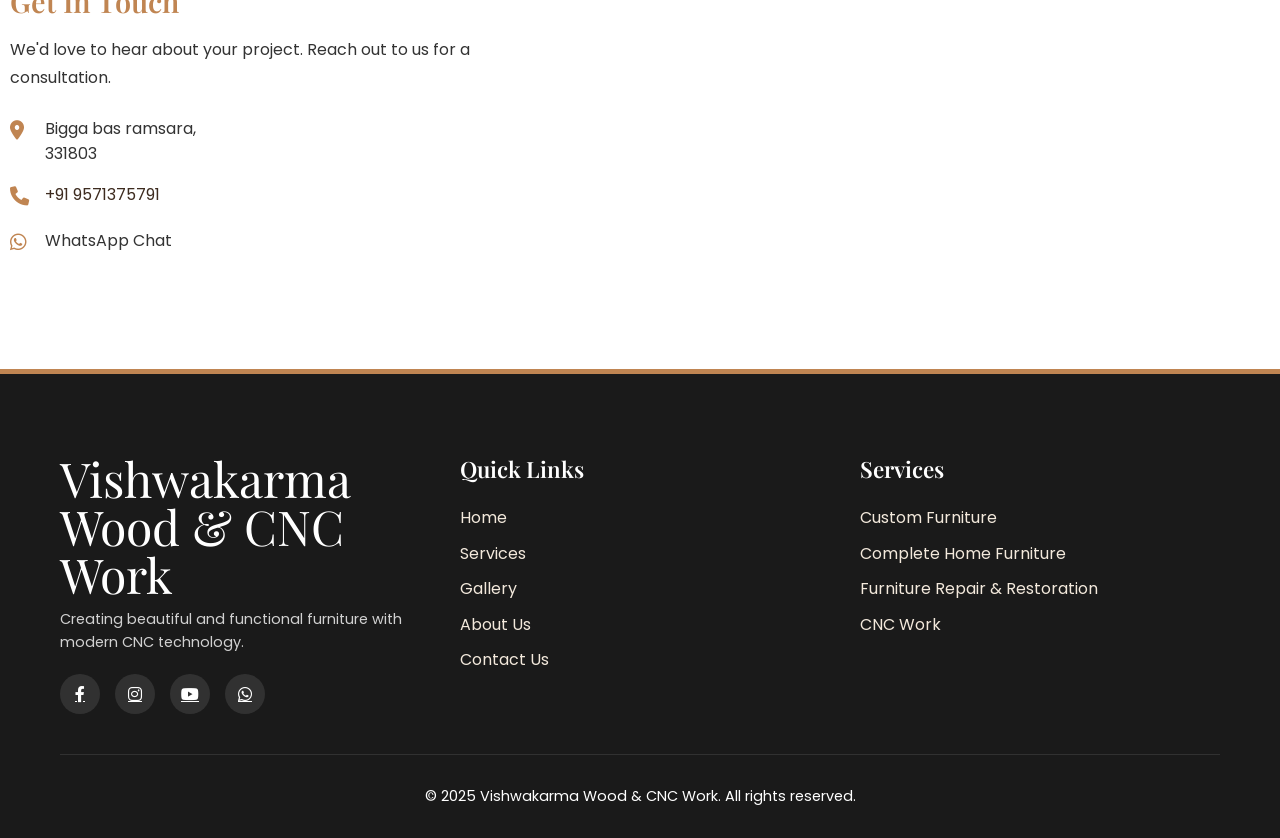
==== commit bb2ca5c8: "fg" ====
--- a/index.html
+++ b/index.html
@@ -35,7 +35,7 @@
                     </ul>
                     <a href="https://wa.me/919571375791" class="btn-header-cta"><i class="fab fa-whatsapp"></i> Quote</a>
                     <button class="hamburger" id="hamburger">
-                        <i class="fas fa-bars"></i>
+                        <i class="fas fa-bars-staggered"></i>
                     </button>
                 </div>
             </nav>
@@ -52,7 +52,7 @@
         <div class="container hero-premium-container">
             <div class="hero-premium-content">
                 <div class="hero-badge animate-on-scroll slide-in-down">
-                    <span class="badge-icon">★</span> Premium Craftsmanship
+                    <span class="badge-icon"><i class="fas fa-crown"></i></span> Premium Craftsmanship
                 </div>
                 <h1 class="animate-on-scroll slide-in-up" style="transition-delay: 0.1s;">
                     Furniture Made to <br>
@@ -62,29 +62,31 @@
                     Experience the perfect blend of traditional woodworking and modern CNC precision. From rural hands to royal homes.
                 </p>
                 <div class="hero-actions animate-on-scroll slide-in-up" style="transition-delay: 0.3s;">
-                    <a href="#gallery" class="btn btn-primary-glow">Explore Gallery</a>
-                    <a href="https://wa.me/919571375791" class="btn btn-outline-light">
+                    <a href="#gallery" class="btn btn-primary-luxury">Explore Gallery</a>
+                    <a href="https://wa.me/919571375791" class="btn btn-secondary-glass">
                         <i class="fab fa-whatsapp"></i> Chat with us
                     </a>
                 </div>
             </div>
 
-            <div class="hero-stats animate-on-scroll fade-in" style="transition-delay: 0.5s;">
-                <div class="stat-item glass-panel">
+            <div class="hero-stats-panel glass-panel-premium animate-on-scroll fade-in" style="transition-delay: 0.5s;">
+                <div class="stat-item">
                     <div class="stat-icon"><i class="fas fa-award"></i></div>
                     <div class="stat-info">
                         <span class="stat-num">15+</span>
                         <span class="stat-label">Years Exp.</span>
                     </div>
                 </div>
-                <div class="stat-item glass-panel">
+                <div class="stat-divider"></div>
+                <div class="stat-item">
                     <div class="stat-icon"><i class="fas fa-couch"></i></div>
                     <div class="stat-info">
                         <span class="stat-num">500+</span>
                         <span class="stat-label">Projects</span>
                     </div>
                 </div>
-                <div class="stat-item glass-panel">
+                <div class="stat-divider"></div>
+                <div class="stat-item">
                     <div class="stat-icon"><i class="fas fa-tools"></i></div>
                     <div class="stat-info">
                         <span class="stat-num">100%</span>
--- a/style.css
+++ b/style.css
@@ -92,11 +92,11 @@
 
 /* Navigation */
 .header-premium-nav {
-    background-color: rgba(255, 255, 255, 0.95);
-    backdrop-filter: blur(20px);
-    -webkit-backdrop-filter: blur(20px);
-    box-shadow: 0 10px 40px rgba(0, 0, 0, 0.08);
-    border: 1px solid rgba(255, 255, 255, 0.4);
+    background-color: rgba(13, 13, 13, 0.65); /* dark glassmorphism */
+    backdrop-filter: blur(24px);
+    -webkit-backdrop-filter: blur(24px);
+    box-shadow: 0 10px 40px rgba(197, 139, 91, 0.12), 0 0 20px rgba(0,0,0,0.5); /* soft ambient glow */
+    border: 1px solid rgba(197, 139, 91, 0.3); /* thin warm bronze/gold border */
     position: fixed;
     top: 20px;
     left: 50%;
@@ -112,7 +112,7 @@
     display: flex;
     justify-content: space-between;
     align-items: center;
-    padding: 10px 24px;
+    padding: 14px 28px; /* Increased internal spacing and padding */
 }
 
 .logo {
@@ -141,7 +141,7 @@
 .main-name {
     font-family: var(--font-brand);
     font-size: 2.2rem; font-weight: 700;
-    color: var(--primary-color);
+    color: #E7C6A5; /* warm primary color for dark theme */
     line-height: 1;
     transition: color 0.3s ease;
 }
@@ -149,7 +149,7 @@
 .tagline {
     font-family: var(--font-body);
     font-size: 0.85rem;
-    color: var(--accent-color);
+    color: #C58B5B;
     font-weight: 600;
     text-transform: uppercase;
     letter-spacing: 1.5px;
@@ -158,7 +158,7 @@
 }
 
 .logo:hover .main-name {
-    color: var(--accent-color);
+    color: #C58B5B;
 }
 
 .logo h1 { /* Style for H1 if you re-add it in HTML */
@@ -191,7 +191,7 @@
 
 .nav-links a {
     text-decoration: none;
-    color: var(--text-color);
+    color: #F5F2EE; /* Light color for dark bg */
     font-weight: 600;
     font-family: var(--font-body);
     font-size: 0.95rem;
@@ -201,31 +201,32 @@
 }
 
 .nav-links a:hover {
-    background: rgba(192, 133, 82, 0.1);
-    color: var(--primary-color);
+    background: rgba(197, 139, 91, 0.15);
+    color: #E7C6A5;
 }
 
 .btn-header-cta {
-    background: linear-gradient(135deg, var(--primary-color), var(--accent-color));
-    color: #fff;
+    background: linear-gradient(135deg, #C58B5B, #8B5A33);
+    color: #FFF;
     padding: 10px 24px;
     border-radius: 50px;
     font-family: var(--font-body);
     font-weight: 600;
     font-size: 0.95rem;
     text-decoration: none;
-    box-shadow: 0 4px 15px rgba(192, 133, 82, 0.3);
+    box-shadow: 0 4px 15px rgba(197, 139, 91, 0.4);
     transition: all 0.3s ease;
     display: inline-flex;
     align-items: center;
     gap: 8px;
+    border: 1px solid rgba(231, 198, 165, 0.3);
 }
 
 .btn-header-cta:hover {
     transform: translateY(-2px);
-    box-shadow: 0 6px 20px rgba(192, 133, 82, 0.5);
-    background: linear-gradient(135deg, var(--accent-color), var(--dark-color));
-    color: #fff;
+    box-shadow: 0 6px 20px rgba(197, 139, 91, 0.6);
+    background: linear-gradient(135deg, #E7C6A5, #C58B5B);
+    color: #1A1A1A;
 }
 
 .hamburger {
@@ -234,7 +235,7 @@
     background: none;
     border: none;
     font-size: 1.5rem;
-    color: var(--primary-color);
+    color: #E7C6A5;
 }
 
 /* Premium Hero Section */
@@ -244,7 +245,7 @@
     min-height: 100dvh; /* For mobile browsers */
     display: flex;
     align-items: center;
-    padding-top: 70px; /* header offset */
+    padding-top: 140px; /* Increased header offset to prevent badge overlap */
     overflow: hidden;
     color: var(--white-color);
 }
@@ -273,8 +274,8 @@
 .hero-premium-overlay {
     position: absolute;
     inset: 0;
-    background: radial-gradient(circle at center, rgba(0,0,0,0.3) 0%, rgba(0,0,0,0.85) 100%),
-                linear-gradient(to bottom, rgba(0,0,0,0.7) 0%, transparent 40%, rgba(0,0,0,0.9) 100%);
+    background: radial-gradient(circle at center, rgba(13,13,13,0.4) 0%, rgba(13,13,13,0.95) 100%),
+                linear-gradient(to bottom, rgba(13,13,13,0.8) 0%, transparent 40%, rgba(13,13,13,0.95) 100%);
 }
 
 .hero-premium-container {
@@ -284,201 +285,255 @@
     flex-direction: column;
     height: 100%;
     justify-content: center;
-    padding: 30px 20px 40px; /* tighter padding */
+    align-items: center; /* Center content horizontally */
+    text-align: center; /* Center text */
+    padding: 60px 20px 40px; /* Increased top padding for better vertical balance */
     width: 100%;
-    gap: 40px; /* Ensures gap between content and stats */
+    gap: 50px; /* More breathing space */
 }
 
 .hero-premium-content {
-    max-width: 800px;
-    margin: auto 0;
+    max-width: 850px;
+    margin: auto auto;
+    display: flex;
+    flex-direction: column;
+    align-items: center;
 }
 
 .hero-badge {
     display: inline-flex;
     align-items: center;
-    gap: 8px;
-    background: rgba(255,255,255,0.1);
-    border: 1px solid rgba(192,133,82,0.4);
-    padding: 5px 14px;
+    gap: 10px;
+    background: rgba(13, 13, 13, 0.5);
+    border: 1px solid rgba(197, 139, 91, 0.5); /* Thin golden border */
+    padding: 8px 24px;
     border-radius: 50px;
     font-family: var(--font-body);
-    font-size: 0.8rem;
-    font-weight: 600;
-    letter-spacing: 1px;
+    font-size: 0.85rem;
+    font-weight: 500;
+    letter-spacing: 2px;
     text-transform: uppercase;
-    margin-bottom: 6px;
-    backdrop-filter: blur(4px);
-    -webkit-backdrop-filter: blur(4px);
+    margin-bottom: 24px;
+    backdrop-filter: blur(12px);
+    -webkit-backdrop-filter: blur(12px);
+    color: #E7C6A5;
+    box-shadow: 0 4px 15px rgba(0, 0, 0, 0.3); /* Subtle glass effect */
 }
 
 .hero-badge .badge-icon {
-    color: var(--primary-color);
+    color: #C58B5B;
+    font-size: 1.1rem;
 }
 
 .hero-premium h1 {
-    font-family: var(--font-heading);
-    font-size: clamp(2.2rem, 5vw + 1rem, 4rem); /* scales nicely */
-    line-height: 1.1;
-    margin-bottom: 8px;
+    font-family: var(--font-heading); /* Luxury serif heading font */
+    font-size: clamp(2.5rem, 6vw + 1rem, 4.5rem); /* Increased font hierarchy */
+    line-height: 1.15;
+    margin-bottom: 24px;
     font-weight: 700;
+    color: #F5F2EE;
+    letter-spacing: 0.5px;
+    text-shadow: 0 10px 30px rgba(0, 0, 0, 0.5); /* Cinematic text depth */
 }
 
 .text-gradient {
-    background: linear-gradient(135deg, #fff 0%, var(--primary-color) 100%);
+    background: linear-gradient(135deg, #E7C6A5 0%, #C58B5B 100%); /* Warm bronze/gold gradient */
     -webkit-background-clip: text;
     -webkit-text-fill-color: transparent;
 }
 
 .hero-premium p {
-    font-family: var(--font-body);
-    font-size: clamp(0.95rem, 1.5vw + 0.5rem, 1.2rem);
-    line-height: 1.5;
-    color: rgba(255,255,255,0.8);
-    margin-bottom: 22px;
-    max-width: 600px;
+    font-family: var(--font-body); /* Clean modern sans-serif body font */
+    font-size: clamp(1rem, 1.8vw + 0.5rem, 1.25rem);
+    line-height: 1.6;
+    color: rgba(245, 242, 238, 0.85); /* Improved readability */
+    margin-bottom: 35px; /* Better vertical spacing */
+    max-width: 650px;
+    font-weight: 300;
 }
 
 .hero-actions {
     display: flex;
-    gap: 12px;
+    gap: 16px;
     flex-wrap: wrap;
-    margin-bottom: 30px;
+    justify-content: center;
+    margin-bottom: 40px;
 }
 
 /* Custom Hero Buttons */
-.btn-primary-glow, .btn-outline-light {
-    padding: 12px 28px;
-    font-size: 0.95rem;
-    border-radius: 50px;
+.btn-primary-luxury, .btn-secondary-glass {
+    padding: 14px 32px;
+    font-size: 1rem;
+    border-radius: 50px; /* Premium pill-shaped */
     font-family: var(--font-body);
     font-weight: 600;
     text-decoration: none;
     cursor: pointer;
-}
-
-.btn-primary-glow {
-    background: var(--primary-color);
-    color: #fff;
-    box-shadow: 0 4px 16px rgba(192, 133, 82, 0.4);
-    border: none;
-    transition: all 0.3s ease;
-}
-
-.btn-primary-glow:hover {
-    transform: translateY(-2px);
-    box-shadow: 0 6px 20px rgba(192, 133, 82, 0.6);
-}
-
-.btn-outline-light {
-    background: rgba(255,255,255,0.05);
-    color: #fff;
-    border: 1px solid rgba(255,255,255,0.2);
-    backdrop-filter: blur(4px);
-    display: inline-flex;
-    align-items: center;
-    gap: 8px;
-    transition: all 0.3s ease;
-}
-
-.btn-outline-light:hover {
-    background: rgba(255,255,255,0.15);
-    transform: translateY(-2px);
-}
-
-/* Hero Stats Glass Panels */
-.hero-stats {
-    display: flex;
-    gap: 12px;
-    flex-wrap: nowrap; /* keep them in a row */
-    margin-top: auto; /* Push to bottom */
-    width: 100%;
-}
-
-.glass-panel {
-    background: rgba(255,255,255,0.03);
-    border: 1px solid rgba(255,255,255,0.08);
-    border-radius: 12px;
-    padding: 16px 20px;
+    letter-spacing: 0.5px;
+    transition: all 0.4s cubic-bezier(0.2, 0.8, 0.2, 1);
+}
+
+.btn-primary-luxury {
+    background: linear-gradient(135deg, #C58B5B, #8B5A33); /* Warm luxury gradient */
+    color: #FFF;
+    box-shadow: 0 8px 25px rgba(197, 139, 91, 0.3);
+    border: 1px solid rgba(231, 198, 165, 0.4);
+}
+
+.btn-primary-luxury:hover {
+    transform: translateY(-3px);
+    box-shadow: 0 12px 30px rgba(197, 139, 91, 0.5);
+    background: linear-gradient(135deg, #E7C6A5, #C58B5B);
+    color: #1A1A1A;
+}
+
+.btn-secondary-glass {
+    background: rgba(26, 26, 26, 0.4);
+    color: #F5F2EE;
+    border: 1px solid rgba(245, 242, 238, 0.2);
     backdrop-filter: blur(12px);
     -webkit-backdrop-filter: blur(12px);
+    display: inline-flex;
+    align-items: center;
+    gap: 10px;
+    box-shadow: 0 4px 15px rgba(0, 0, 0, 0.2);
+}
+
+.btn-secondary-glass:hover {
+    background: rgba(245, 242, 238, 0.1);
+    border: 1px solid rgba(245, 242, 238, 0.4);
+    transform: translateY(-3px);
+    color: #FFF;
+}
+
+/* Hero Stats Glass Panels */
+.hero-stats-panel {
     display: flex;
     flex-direction: row;
     align-items: center;
-    gap: 16px;
-    flex: 1; /* Equal width */
-    border-left: 3px solid var(--primary-color);
-    transition: transform 0.3s ease, background 0.3s ease;
-}
-
-.glass-panel:hover {
-    transform: translateY(-5px);
-    background: rgba(255,255,255,0.06);
+    justify-content: space-around;
+    margin-top: auto;
+    width: 100%;
+    max-width: 1000px;
+    background: rgba(13, 13, 13, 0.45);
+    border: 1px solid rgba(197, 139, 91, 0.3);
+    border-radius: 20px;
+    padding: 24px 30px;
+    backdrop-filter: blur(16px);
+    -webkit-backdrop-filter: blur(16px);
+    box-shadow: 0 10px 40px rgba(0, 0, 0, 0.3), inset 0 0 20px rgba(197, 139, 91, 0.05); /* Subtle glow */
+}
+
+.stat-item {
+    display: flex;
+    flex-direction: row;
+    align-items: center;
+    gap: 18px;
+    flex: 1;
+    justify-content: center;
+    transition: transform 0.3s ease;
+}
+
+.stat-item:hover {
+    transform: translateY(-3px);
+}
+
+.stat-divider {
+    width: 1px;
+    height: 50px;
+    background: linear-gradient(to bottom, transparent, rgba(197, 139, 91, 0.5), transparent);
 }
 
 .stat-icon {
-    font-size: 2rem;
-    color: var(--primary-color);
-    opacity: 0.9;
+    font-size: 2.2rem;
+    color: #C58B5B; /* Premium bronze color */
+    filter: drop-shadow(0 2px 8px rgba(197, 139, 91, 0.3));
 }
 
 .stat-info {
     display: flex;
     flex-direction: column;
+    text-align: left;
 }
 
 .stat-num {
     font-family: var(--font-heading);
-    font-size: clamp(1.4rem, 2.5vw + 0.5rem, 2rem);
+    font-size: clamp(1.6rem, 2.5vw + 0.5rem, 2.2rem);
     font-weight: 700;
-    color: #fff;
+    color: #E7C6A5;
     line-height: 1;
-    margin-bottom: 4px;
+    margin-bottom: 6px;
 }
 
 .stat-label {
     font-family: var(--font-body);
-    font-size: clamp(0.65rem, 1vw + 0.4rem, 0.8rem);
-    color: rgba(255,255,255,0.6);
+    font-size: clamp(0.75rem, 1vw + 0.4rem, 0.85rem);
+    color: rgba(245, 242, 238, 0.7);
     text-transform: uppercase;
-    letter-spacing: 0.5px;
+    letter-spacing: 1px;
+    font-weight: 500;
 }
 
 @media (max-width: 768px) {
     .hero-premium-container {
-        padding-top: 60px;
-        padding-bottom: 20px;
+        padding-top: 40px;
+        padding-bottom: 30px;
+        gap: 30px;
     }
     
     .hero-premium-content {
-        text-align: center;
         margin-top: auto;
-    }
-    
-    .hero-badge {
-        margin-inline: auto;
     }
     
     .hero-actions {
+        flex-direction: column;
+        width: 100%;
+        max-width: 300px;
+        gap: 16px;
+    }
+
+    .btn-primary-luxury, .btn-secondary-glass {
+        width: 100%;
         justify-content: center;
-        margin-bottom: 20px;
     }
     
-    .hero-stats {
-        gap: 8px;
+    .hero-stats-panel {
+        flex-direction: row;
+        padding: 15px 10px;
+        gap: 5px;
+        border-radius: 16px;
+        justify-content: space-between;
     }
     
-    .glass-panel {
-        padding: 12px;
+    .stat-divider {
+        width: 1px;
+        height: 40px;
+        background: linear-gradient(to bottom, transparent, rgba(197, 139, 91, 0.5), transparent);
+    }
+    
+    .stat-item {
         flex-direction: column;
         text-align: center;
-        border-left: none;
-        border-top: 2px solid var(--primary-color);
-        gap: 8px;
+        gap: 6px;
+        width: auto;
+        flex: 1;
+    }
+
+    .stat-info {
+        text-align: center;
     }
     
     .stat-icon {
-        font-size: 1.4rem;
+        font-size: 1.5rem;
+    }
+    
+    .stat-num {
+        font-size: 1.3rem;
+    }
+
+    .stat-label {
+        font-size: 0.65rem;
+        letter-spacing: 0.5px;
     }
 }
 
@@ -1449,20 +1504,22 @@
     }
 }
 
-/* Bottom Navigation (Mobile) - LinkedIn Style */
+/* Bottom Navigation (Mobile) - Premium Glassmorphism Style */
 .bottom-nav {
     display: none;
     position: fixed;
     bottom: 0;
     left: 0;
     width: 100%;
-    background: #1A1A1A; /* Premium Dark Background */
-    box-shadow: 0 -4px 15px rgba(0, 0, 0, 0.3); /* Very subtle shadow */
+    background: rgba(13, 13, 13, 0.85); /* Glassmorphism background */
+    backdrop-filter: blur(20px);
+    -webkit-backdrop-filter: blur(20px);
+    box-shadow: 0 -10px 30px rgba(0, 0, 0, 0.4), inset 0 1px 0 rgba(197, 139, 91, 0.2);
     z-index: 1000;
     justify-content: space-between;
     padding: 0;
     padding-bottom: env(safe-area-inset-bottom, 0); /* Handle iPhone X+ safe area */
-    border-top: 1px solid #2A2A2A;
+    border-top: 1px solid rgba(197, 139, 91, 0.3);
 }
 
 .bottom-nav .nav-item {
@@ -1470,51 +1527,54 @@
     flex-direction: column;
     align-items: center;
     justify-content: center;
-    color: #888888; /* Subtle light gray for inactive */
+    color: rgba(245, 242, 238, 0.5); /* Subtle light color */
     text-decoration: none;
-    font-size: 11px; /* Very small text */
-    font-family: -apple-system, system-ui, BlinkMacSystemFont, 'Segoe UI', Roboto, Helvetica, Arial, sans-serif;
+    font-size: 11px;
+    font-family: var(--font-body);
     font-weight: 500;
-    transition: color 0.1s ease;
+    transition: all 0.3s ease;
     position: relative;
-    padding: 10px 0 8px 0;
+    padding: 12px 0 10px 0;
     flex: 1;
     text-align: center;
 }
 
 .bottom-nav .nav-item i {
-    font-size: 1.4rem; /* Clean, recognizable icon size */
-    margin-bottom: 4px;
-    color: #888888;
-    transition: color 0.1s ease;
+    font-size: 1.4rem;
+    margin-bottom: 5px;
+    color: rgba(245, 242, 238, 0.5);
+    transition: all 0.3s ease;
 }
 
 /* Active State */
 .bottom-nav .nav-item.active {
-    color: var(--primary-color); /* Golden active text */
+    color: #E7C6A5;
 }
 
 .bottom-nav .nav-item.active i {
-    color: var(--primary-color); /* Golden active icon */
-}
-
-/* LinkedIn Top Bar Active Indicator */
+    color: #C58B5B;
+    transform: translateY(-2px);
+    filter: drop-shadow(0 2px 5px rgba(197, 139, 91, 0.5)); /* Active tab glow */
+}
+
+/* Premium Top Indicator */
 .bottom-nav .nav-item::before {
     content: '';
     position: absolute;
-    top: -1px; /* Overlap the border-top */
-    left: 20%;
-    right: 20%;
-    height: 2px;
+    top: -1px;
+    left: 25%;
+    right: 25%;
+    height: 3px;
     background-color: transparent;
-    transition: background-color 0.1s ease;
+    border-radius: 0 0 3px 3px;
+    transition: background-color 0.3s ease, box-shadow 0.3s ease;
 }
 
 .bottom-nav .nav-item.active::before {
-    background-color: var(--primary-color); /* Golden top indicator line */
-}
-
-/* Remove the old floating indicator display */
+    background-color: #C58B5B;
+    box-shadow: 0 2px 10px rgba(197, 139, 91, 0.6);
+}
+
 .bottom-nav .nav-indicator {
     display: none;
 }
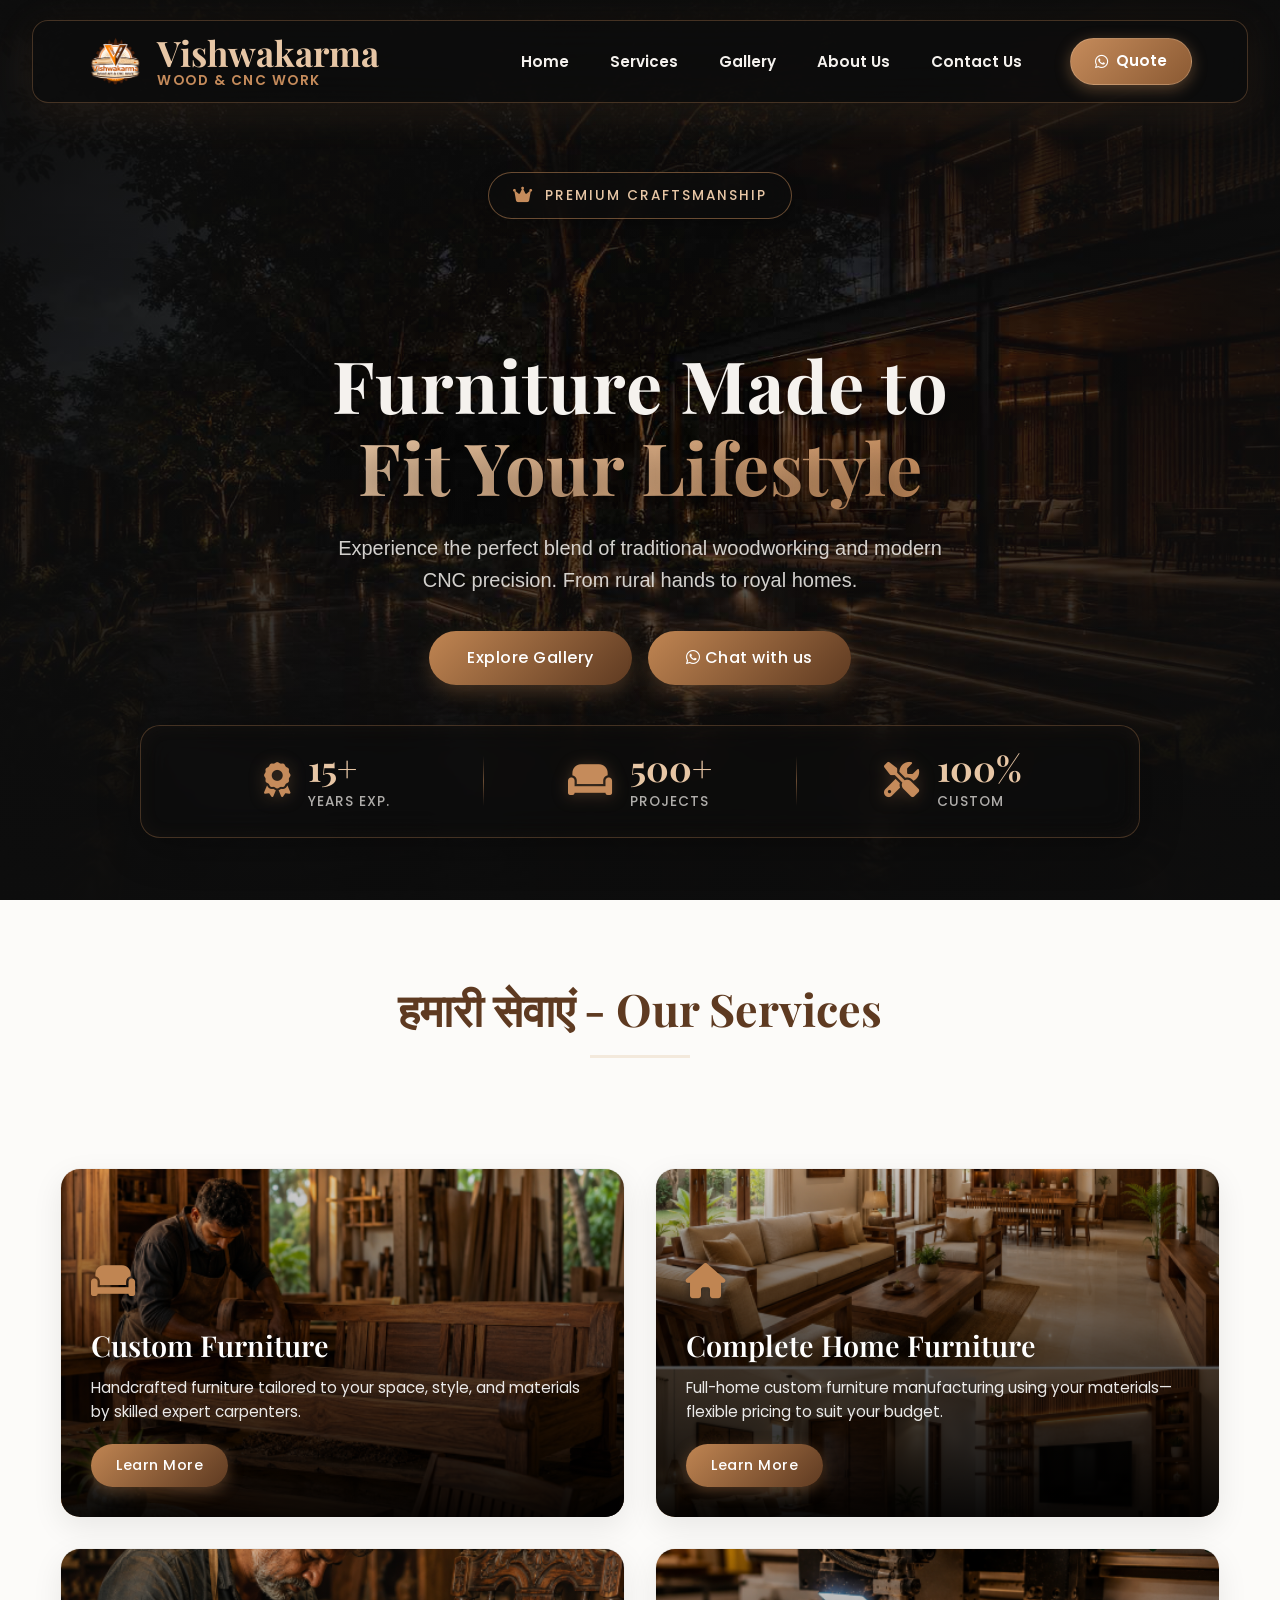
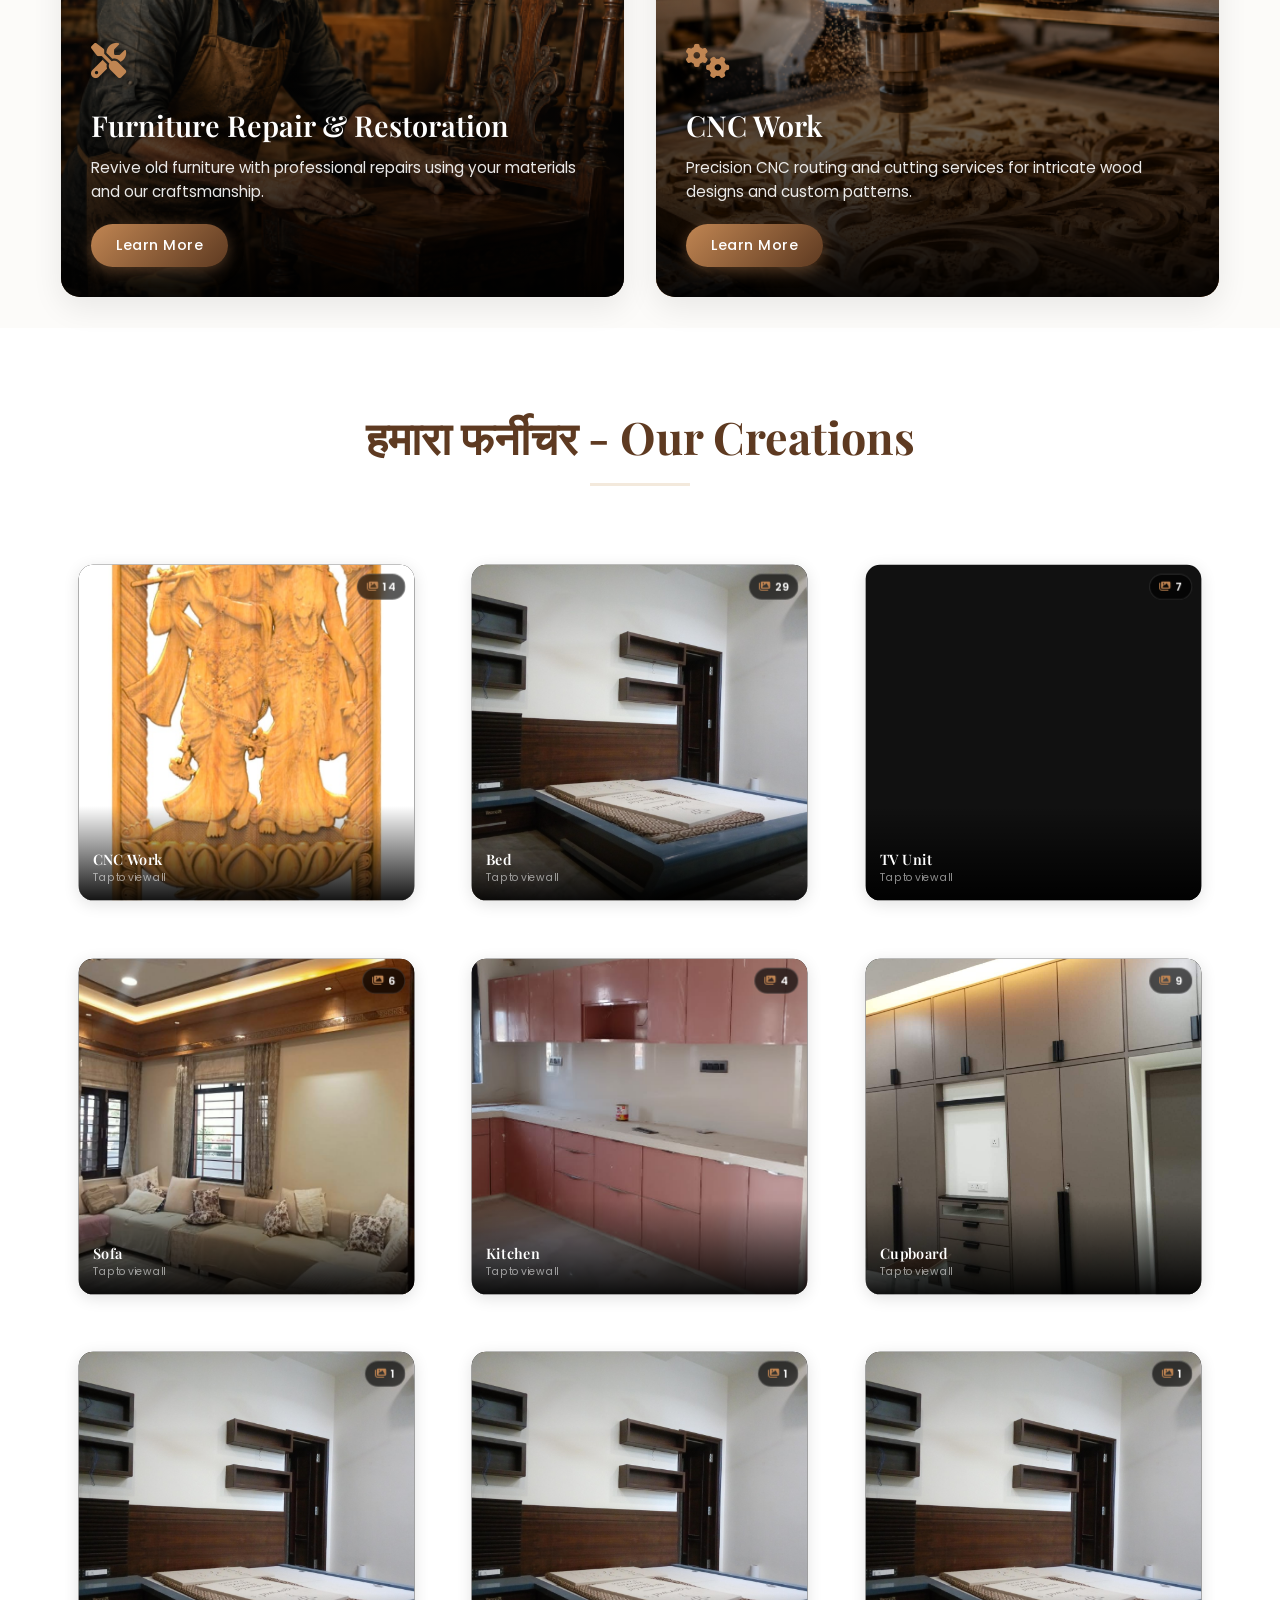
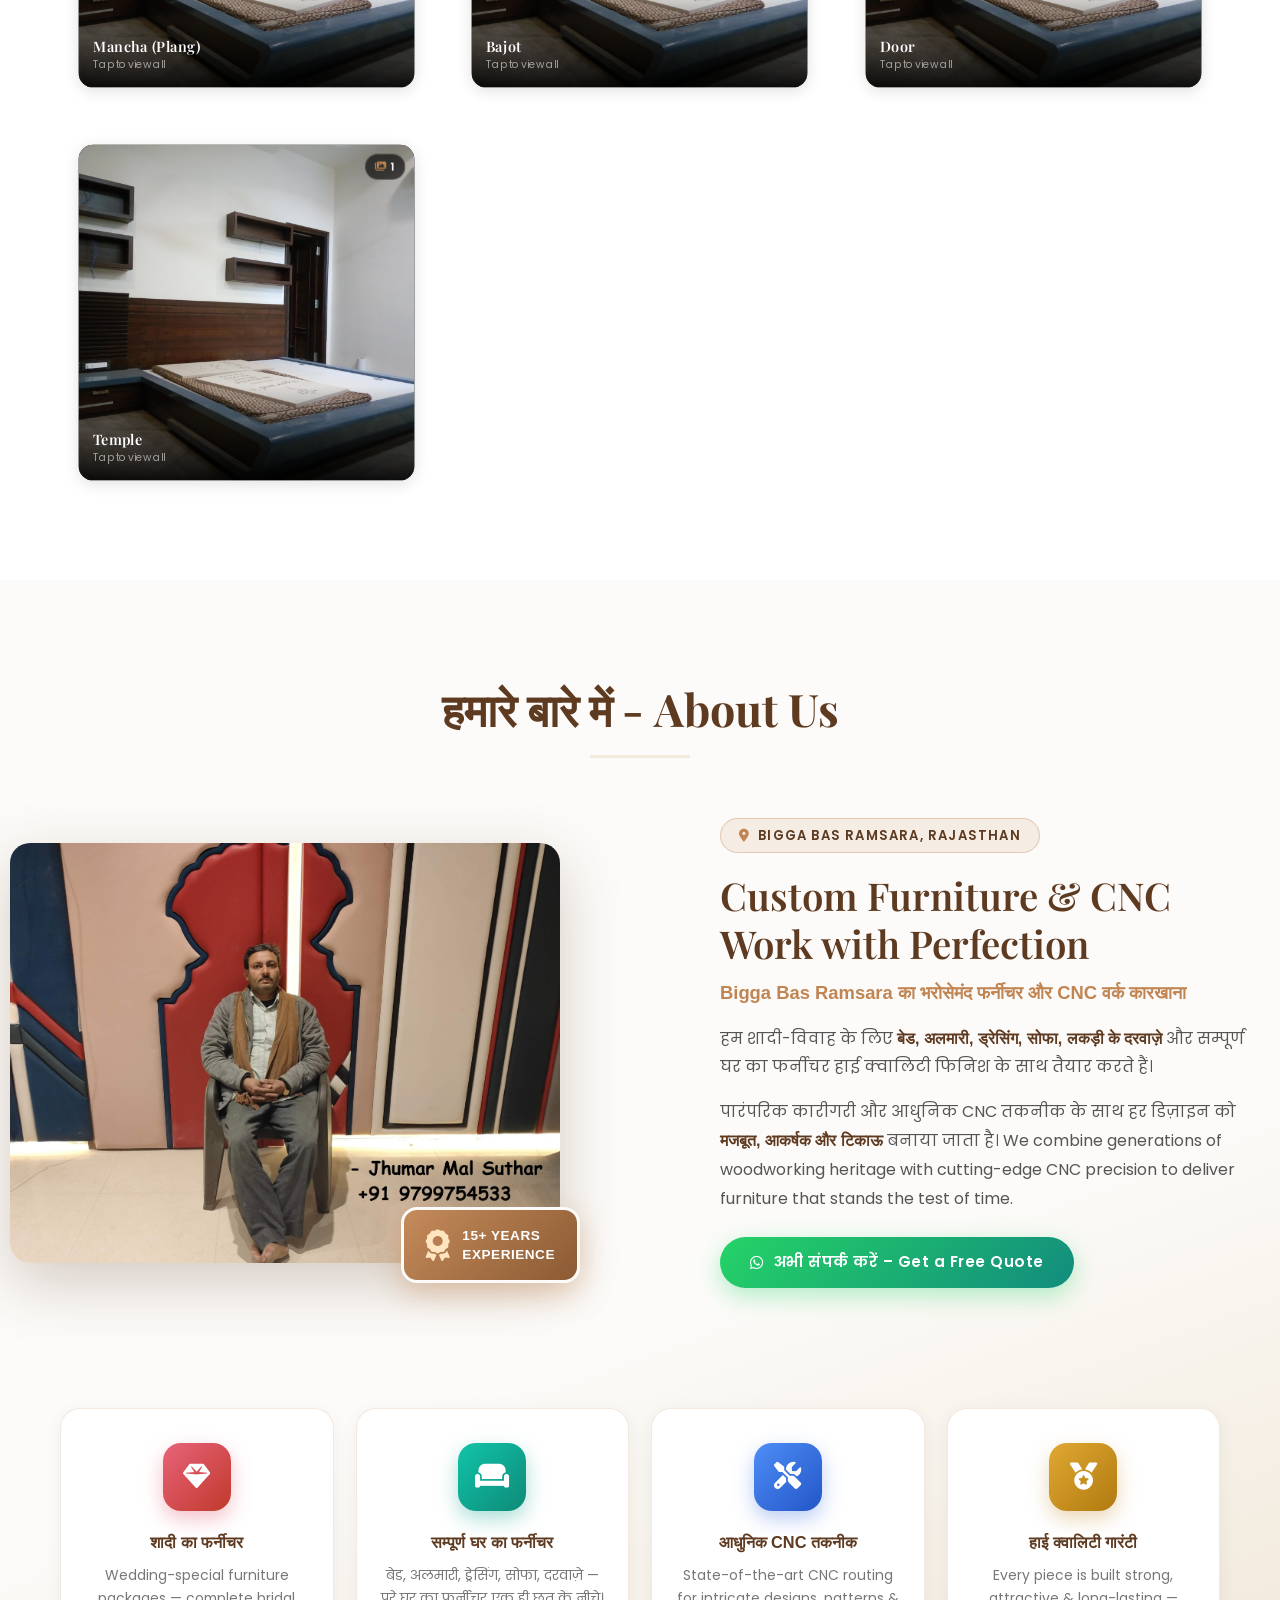
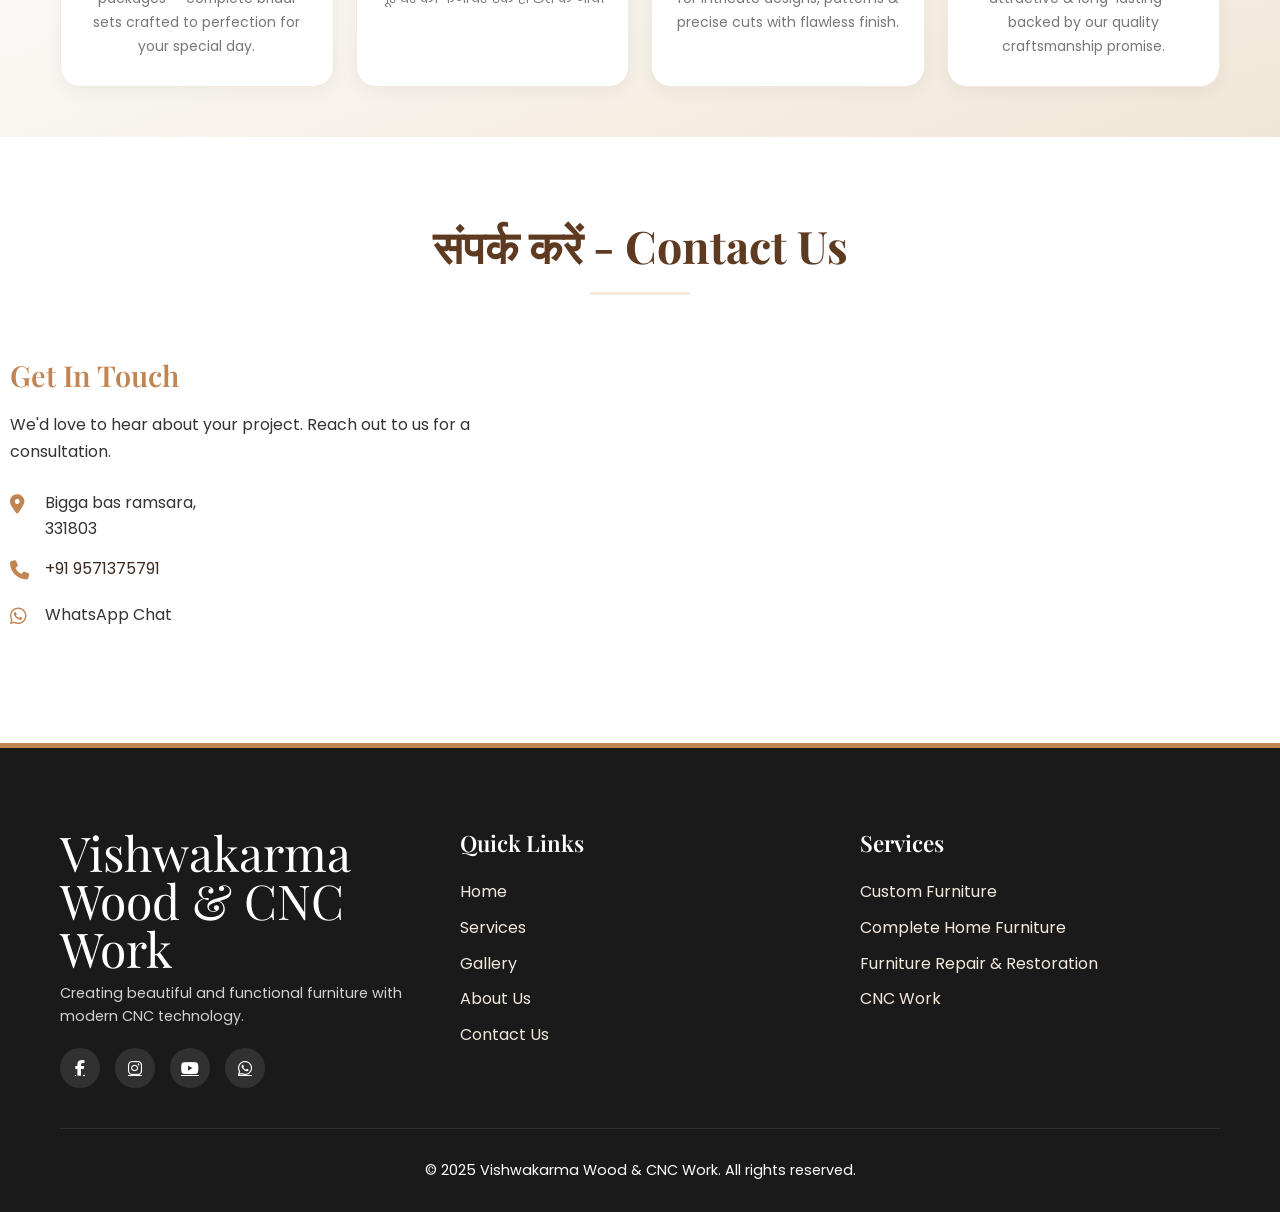
==== commit 0fc68b23: "yt" ====
--- a/index.html
+++ b/index.html
@@ -5,7 +5,7 @@
     <meta charset="UTF-8">
     <meta name="viewport" content="width=device-width, initial-scale=1.0">
     <title>Vishwakarma Wood & CNC Work</title>
-    <link href="https://cdnjs.cloudflare.com/ajax/libs/font-awesome/6.0.0-beta3/css/all.min.css" rel="stylesheet">
+    <link href="https://cdnjs.cloudflare.com/ajax/libs/font-awesome/6.5.2/css/all.min.css" rel="stylesheet">
     <link
         href="https://fonts.googleapis.com/css2?family=Great+Vibes&family=Hind:wght@400;500;700&family=Playfair+Display:ital,wght@0,400;0,500;0,600;0,700;1,400;1,500;1,600;1,700&family=Poppins:wght@300;400;500;600;700&display=swap"
         rel="stylesheet">
@@ -162,17 +162,71 @@
             <div class="section-title">
                 <h2 class="hindi-text animate-on-scroll fade-in">हमारे बारे में - About Us</h2>
             </div>
+
+            <!-- Main about grid: image + text -->
             <div class="about-content">
                 <div class="about-image animate-on-scroll slide-in-left">
-                    <img src="images/jk.jpg" alt="At Work">
+                    <div class="about-img-wrapper">
+                        <img src="images/jk.jpg" alt="Vishwakarma Workshop – At Work">
+                        <div class="about-img-badge">
+                            <i class="fas fa-award"></i>
+                            <span>15+ Years<br>Experience</span>
+                        </div>
+                    </div>
                 </div>
                 <div class="about-text animate-on-scroll slide-in-right" style="transition-delay: 0.1s;">
-                    <h3>Traditional Craftsmanship, Modern Design</h3>
-                    <p>We are skilled artisans with decades of woodworking expertise, blending traditional techniques
-                        with cutting-edge technology. Our team excels in crafting unique, high-quality furniture that
-                        reflects modern design sensibilities.</p>
-                    <p>Based in Bigga bas ramsara, we have successfully completed hundreds of projects, ensuring every piece meets
-                        your expectations, budget, and delivers exceptional quality.</p>
+                    <div class="about-label">
+                        <i class="fas fa-map-marker-alt"></i> Bigga Bas Ramsara, Rajasthan
+                    </div>
+                    <h3>Custom Furniture &amp; CNC Work with Perfection</h3>
+                    <p class="about-tagline hindi-text">
+                        Bigga Bas Ramsara का भरोसेमंद फर्नीचर और CNC वर्क कारखाना
+                    </p>
+                    <p>
+                        हम शादी-विवाह के लिए <strong>बेड, अलमारी, ड्रेसिंग, सोफा, लकड़ी के दरवाज़े</strong> और
+                        सम्पूर्ण घर का फर्नीचर हाई क्वालिटी फिनिश के साथ तैयार करते हैं।
+                    </p>
+                    <p>
+                        पारंपरिक कारीगरी और आधुनिक CNC तकनीक के साथ हर डिज़ाइन को
+                        <strong>मजबूत, आकर्षक और टिकाऊ</strong> बनाया जाता है।
+                        We combine generations of woodworking heritage with cutting-edge CNC precision to deliver
+                        furniture that stands the test of time.
+                    </p>
+                    <a href="https://wa.me/919571375791" class="btn about-cta-btn">
+                        <i class="fab fa-whatsapp"></i> अभी संपर्क करें – Get a Free Quote
+                    </a>
+                </div>
+            </div>
+
+            <!-- USP Highlight Cards -->
+            <div class="about-highlights">
+                <div class="about-highlight-card animate-on-scroll slide-in-up">
+                    <div class="ah-icon ah-icon--rose">
+                        <i class="fas fa-gem"></i>
+                    </div>
+                    <h4>शादी का फर्नीचर</h4>
+                    <p>Wedding-special furniture packages — complete bridal sets crafted to perfection for your special day.</p>
+                </div>
+                <div class="about-highlight-card animate-on-scroll slide-in-up" style="transition-delay: 0.1s;">
+                    <div class="ah-icon ah-icon--teal">
+                        <i class="fas fa-couch"></i>
+                    </div>
+                    <h4>सम्पूर्ण घर का फर्नीचर</h4>
+                    <p>बेड, अलमारी, ड्रेसिंग, सोफा, दरवाज़े — पूरे घर का फर्नीचर एक ही छत के नीचे।</p>
+                </div>
+                <div class="about-highlight-card animate-on-scroll slide-in-up" style="transition-delay: 0.2s;">
+                    <div class="ah-icon ah-icon--blue">
+                        <i class="fas fa-screwdriver-wrench"></i>
+                    </div>
+                    <h4>आधुनिक CNC तकनीक</h4>
+                    <p>State-of-the-art CNC routing for intricate designs, patterns &amp; precise cuts with flawless finish.</p>
+                </div>
+                <div class="about-highlight-card animate-on-scroll slide-in-up" style="transition-delay: 0.3s;">
+                    <div class="ah-icon ah-icon--gold">
+                        <i class="fas fa-medal"></i>
+                    </div>
+                    <h4>हाई क्वालिटी गारंटी</h4>
+                    <p>Every piece is built strong, attractive &amp; long-lasting — backed by our quality craftsmanship promise.</p>
                 </div>
             </div>
         </div>
--- a/style.css
+++ b/style.css
@@ -864,47 +864,321 @@
     transform: scale(1);
 }
 
-/* About Us Section */
+/* ── About Us Section ── */
 .about {
-    padding: 80px 0;
-    background-color: var(--light-color);
+    padding: 100px 0;
+    background: linear-gradient(160deg, var(--light-color) 60%, #F0E6D6 100%);
     overflow-x: hidden;
+    position: relative;
 }
 
 .about-content {
     display: grid;
     grid-template-columns: 1fr 1fr;
-    gap: 40px;
-    align-items: center;
-}
-
+    gap: 60px;
+    align-items: center;
+    margin-bottom: 70px;
+}
+
+/* Image wrapper with floating badge */
 .about-image {
-    border-radius: 8px;
+    transition: opacity var(--animation-duration) var(--animation-timing-function),
+        transform var(--animation-duration) var(--animation-timing-function);
+}
+
+.about-img-wrapper {
+    position: relative;
+    border-radius: 20px;
+    overflow: visible;
+}
+
+.about-img-wrapper img {
+    width: 100%;
+    height: 420px;
+    object-fit: cover;
+    border-radius: 20px;
+    display: block;
+    box-shadow: 0 20px 60px rgba(94, 58, 33, 0.25);
+    transition: transform 0.5s ease;
+}
+
+.about-img-wrapper:hover img {
+    transform: scale(1.02);
+}
+
+.about-img-badge {
+    position: absolute;
+    bottom: -20px;
+    right: -20px;
+    background: linear-gradient(135deg, #C58B5B, #8B5A33);
+    color: #fff;
+    border-radius: 16px;
+    padding: 16px 22px;
+    display: flex;
+    align-items: center;
+    gap: 12px;
+    box-shadow: 0 10px 30px rgba(197, 139, 91, 0.45);
+    z-index: 3;
+    border: 3px solid var(--light-color);
+}
+
+.about-img-badge i {
+    font-size: 2rem;
+    color: #FFE4C0;
+}
+
+.about-img-badge span {
+    font-family: var(--font-body);
+    font-size: 0.85rem;
+    font-weight: 700;
+    line-height: 1.4;
+    text-transform: uppercase;
+    letter-spacing: 0.5px;
+}
+
+/* Text side */
+.about-text {
+    transition: opacity var(--animation-duration) var(--animation-timing-function),
+        transform var(--animation-duration) var(--animation-timing-function);
+}
+
+.about-label {
+    display: inline-flex;
+    align-items: center;
+    gap: 8px;
+    background: rgba(192, 133, 82, 0.12);
+    border: 1px solid rgba(192, 133, 82, 0.35);
+    color: var(--accent-color);
+    font-family: var(--font-body);
+    font-size: 0.82rem;
+    font-weight: 600;
+    letter-spacing: 1.2px;
+    text-transform: uppercase;
+    padding: 6px 18px;
+    border-radius: 50px;
+    margin-bottom: 18px;
+}
+
+.about-label i {
+    color: var(--primary-color);
+}
+
+.about-text h3 {
+    font-family: var(--font-heading);
+    font-size: clamp(1.6rem, 3vw + 0.5rem, 2.4rem);
+    margin-bottom: 12px;
+    color: var(--accent-color);
+    line-height: 1.25;
+}
+
+.about-tagline {
+    font-family: var(--font-hindi) !important;
+    font-size: 1.15rem !important;
+    color: var(--primary-color) !important;
+    font-weight: 600 !important;
+    margin-bottom: 18px !important;
+    line-height: 1.5 !important;
+}
+
+.about-text p {
+    font-family: var(--font-body);
+    font-size: 1rem;
+    color: #555;
+    line-height: 1.8;
+    margin-bottom: 16px;
+}
+
+.about-text strong {
+    color: var(--accent-color);
+    font-weight: 700;
+}
+
+.about-cta-btn {
+    display: inline-flex;
+    align-items: center;
+    gap: 10px;
+    margin-top: 8px;
+    padding: 13px 30px;
+    font-size: 0.95rem;
+    background: linear-gradient(135deg, #25D366, #128C7E);
+    color: #fff;
+    border-radius: 50px;
+    text-decoration: none;
+    font-weight: 600;
+    box-shadow: 0 8px 25px rgba(37, 211, 102, 0.35);
+    transition: all 0.35s ease;
+    font-family: var(--font-body);
+}
+
+.about-cta-btn:hover {
+    transform: translateY(-3px);
+    box-shadow: 0 12px 30px rgba(37, 211, 102, 0.5);
+    background: linear-gradient(135deg, #128C7E, #25D366);
+}
+
+/* USP Highlight Cards */
+.about-highlights {
+    display: grid;
+    grid-template-columns: repeat(4, 1fr);
+    gap: 22px;
+    margin-top: 10px;
+}
+
+.about-highlight-card {
+    background: #fff;
+    border-radius: 20px;
+    padding: 34px 22px 28px;
+    text-align: center;
+    border: 1.5px solid rgba(192, 133, 82, 0.18);
+    box-shadow: 0 4px 20px rgba(0, 0, 0, 0.05);
+    position: relative;
     overflow: hidden;
-    box-shadow: 0 10px 30px rgba(0, 0, 0, 0.1);
-    transition: opacity var(--animation-duration) var(--animation-timing-function), transform var(--animation-duration) var(--animation-timing-function);
-}
-
-.about-image img {
-    width: 100%;
-    height: auto;
-    display: block;
-}
-
-.about-text {
-    transition: opacity var(--animation-duration) var(--animation-timing-function), transform var(--animation-duration) var(--animation-timing-function);
-}
-
-.about-text h3 { 
-    font-family: var(--font-heading);
-    font-size: 2rem; 
-    margin-bottom: 20px;
-    color: var(--primary-color);
-}
-
-.about-text p {
-    font-family: var(--font-body);
-    margin-bottom: 15px;
+    cursor: default;
+    /* Smooth transition for text/border color changes */
+    transition:
+        box-shadow 0.45s cubic-bezier(0.22, 1, 0.36, 1),
+        border-color 0.45s ease;
+}
+
+/* Radial fill pseudo-element — starts as tiny circle, expands to cover card */
+.about-highlight-card::after {
+    content: '';
+    position: absolute;
+    inset: 0;
+    background: linear-gradient(145deg, #8B5A33 0%, #C58B5B 50%, #E7C6A5 100%);
+    border-radius: inherit;
+    transform: scale(0);
+    transform-origin: center;
+    transition: transform 0.5s cubic-bezier(0.22, 1, 0.36, 1);
+    z-index: 0;
+}
+
+.about-highlight-card:hover::after {
+    transform: scale(1);
+}
+
+.about-highlight-card:hover {
+    box-shadow: 0 12px 40px rgba(139, 90, 51, 0.32);
+    border-color: #C58B5B;
+}
+
+/* All children sit above the fill layer */
+.about-highlight-card > * {
+    position: relative;
+    z-index: 1;
+}
+
+/* Icon tile — premium rounded square */
+.ah-icon {
+    width: 68px;
+    height: 68px;
+    border-radius: 18px;
+    display: flex;
+    align-items: center;
+    justify-content: center;
+    margin: 0 auto 20px;
+    font-size: 1.7rem;
+    color: #fff;
+    position: relative;
+    transition:
+        transform 0.45s cubic-bezier(0.22, 1, 0.36, 1),
+        box-shadow 0.45s ease,
+        background 0.45s ease;
+    box-shadow: 0 8px 20px rgba(0,0,0,0.15);
+}
+
+/* Card 1 — Rose gradient (Wedding 💎) */
+.ah-icon--rose {
+    background: linear-gradient(135deg, #e8637a, #c0392b);
+    box-shadow: 0 8px 20px rgba(220, 80, 100, 0.35);
+}
+
+/* Card 2 — Teal gradient (Home 🛋️) */
+.ah-icon--teal {
+    background: linear-gradient(135deg, #11c4a9, #0e8a78);
+    box-shadow: 0 8px 20px rgba(15, 160, 140, 0.35);
+}
+
+/* Card 3 — Blue gradient (CNC 🔧) */
+.ah-icon--blue {
+    background: linear-gradient(135deg, #4e8ef7, #2355c7);
+    box-shadow: 0 8px 20px rgba(60, 110, 220, 0.35);
+}
+
+/* Card 4 — Gold gradient (Quality 🏅) */
+.ah-icon--gold {
+    background: linear-gradient(135deg, #e0a832, #b07a10);
+    box-shadow: 0 8px 20px rgba(197, 139, 50, 0.35);
+}
+
+.about-highlight-card:hover .ah-icon {
+    background: rgba(255, 255, 255, 0.22) !important;
+    box-shadow: 0 0 0 3px rgba(255,255,255,0.35), 0 8px 24px rgba(0,0,0,0.12);
+    transform: scale(1.08);
+    color: #fff;
+}
+
+.about-highlight-card h4 {
+    font-family: var(--font-hindi);
+    font-size: 1.02rem;
+    color: var(--accent-color);
+    margin-bottom: 10px;
+    font-weight: 700;
+    transition: color 0.35s ease;
+}
+
+.about-highlight-card:hover h4 {
+    color: #fff;
+}
+
+.about-highlight-card p {
+    font-family: var(--font-body);
+    font-size: 0.87rem;
+    color: #777;
+    line-height: 1.7;
+    transition: color 0.35s ease;
+}
+
+.about-highlight-card:hover p {
+    color: rgba(255, 255, 255, 0.88);
+}
+
+@media (max-width: 992px) {
+    .about-content {
+        grid-template-columns: 1fr;
+        gap: 50px;
+    }
+    .about-img-wrapper img {
+        height: 320px;
+    }
+    .about-img-badge {
+        bottom: -16px;
+        right: 10px;
+    }
+    .about-highlights {
+        grid-template-columns: repeat(2, 1fr);
+    }
+}
+
+@media (max-width: 600px) {
+    .about-highlights {
+        grid-template-columns: 1fr 1fr;
+        gap: 14px;
+    }
+    .about-highlight-card {
+        padding: 22px 16px;
+    }
+    .ah-icon {
+        width: 48px;
+        height: 48px;
+        font-size: 1.2rem;
+    }
+    .about-highlight-card h4 {
+        font-size: 0.9rem;
+    }
+    .about-highlight-card p {
+        font-size: 0.8rem;
+    }
 }
 
 /* Contact Section */
@@ -1262,21 +1536,61 @@
 
 /* Responsive Design */
 @media (max-width: 992px) {
+    /* About section — stack on tablet */
     .about-content {
         grid-template-columns: 1fr;
+        gap: 40px;
+        margin-bottom: 50px;
     }
 
     .about-image {
         order: 1;
-        margin-bottom: 30px;
+    }
+
+    .about-img-wrapper img {
+        height: 300px;
+    }
+
+    .about-img-badge {
+        bottom: -14px;
+        right: 14px;
+        padding: 12px 18px;
+        gap: 10px;
+    }
+
+    .about-img-badge i {
+        font-size: 1.6rem;
+    }
+
+    .about-img-badge span {
+        font-size: 0.78rem;
     }
 
     .about-text {
         order: 2;
         text-align: center;
     }
+
+    .about-label {
+        justify-content: center;
+    }
+
     .about-text h3 {
         font-size: 1.8rem;
+    }
+
+    .about-cta-btn {
+        width: 100%;
+        justify-content: center;
+        max-width: 360px;
+        margin-left: auto;
+        margin-right: auto;
+        display: flex;
+    }
+
+    .about-highlights {
+        grid-template-columns: repeat(2, 1fr);
+        gap: 18px;
     }
 
     .animate-on-scroll.slide-in-left,
@@ -1306,7 +1620,7 @@
     }
 
     .btn-header-cta {
-        display: none; /* Hide CTA on mobile to save space, user can use main hero button */
+        display: none;
     }
 
     .nav-links {
@@ -1356,6 +1670,41 @@
         font-size: 2.2rem;
     }
 
+    /* About — 768px tweaks */
+    .about {
+        padding: 70px 0;
+    }
+
+    .about-tagline {
+        font-size: 1.05rem !important;
+    }
+
+    .about-text p {
+        font-size: 0.95rem;
+    }
+
+    .about-highlights {
+        gap: 14px;
+    }
+
+    .about-highlight-card {
+        padding: 22px 16px;
+    }
+
+    .ah-icon {
+        width: 52px;
+        height: 52px;
+        font-size: 1.3rem;
+    }
+
+    .about-highlight-card h4 {
+        font-size: 0.92rem;
+    }
+
+    .about-highlight-card p {
+        font-size: 0.82rem;
+    }
+
     .footer-content {
         grid-template-columns: 1fr;
         text-align: center;
@@ -1403,9 +1752,88 @@
     .gallery-item-title {
         font-size: 0.9rem;
     }
+
+    /* About — small phone tweaks */
+    .about {
+        padding: 60px 0;
+    }
+
+    .about-content {
+        gap: 30px;
+        margin-bottom: 36px;
+    }
+
+    .about-img-wrapper img {
+        height: 240px;
+    }
+
+    .about-img-badge {
+        bottom: -12px;
+        right: 10px;
+        padding: 10px 14px;
+        gap: 8px;
+        border-radius: 12px;
+    }
+
+    .about-img-badge i {
+        font-size: 1.3rem;
+    }
+
+    .about-img-badge span {
+        font-size: 0.72rem;
+    }
+
+    .about-label {
+        font-size: 0.75rem;
+        padding: 5px 14px;
+    }
+
     .about-text h3 {
-        font-size: 1.6rem;
-    }
+        font-size: 1.45rem;
+    }
+
+    .about-tagline {
+        font-size: 0.95rem !important;
+    }
+
+    .about-text p {
+        font-size: 0.9rem;
+        line-height: 1.75;
+    }
+
+    .about-cta-btn {
+        font-size: 0.88rem;
+        padding: 11px 22px;
+        max-width: 100%;
+    }
+
+    .about-highlights {
+        grid-template-columns: 1fr 1fr;
+        gap: 12px;
+    }
+
+    .about-highlight-card {
+        padding: 18px 12px;
+        border-radius: 14px;
+    }
+
+    .ah-icon {
+        width: 44px;
+        height: 44px;
+        font-size: 1.1rem;
+        margin-bottom: 12px;
+    }
+
+    .about-highlight-card h4 {
+        font-size: 0.85rem;
+        margin-bottom: 6px;
+    }
+
+    .about-highlight-card p {
+        font-size: 0.78rem;
+        line-height: 1.55;
+    }
+
     .contact-info h3, .contact-form h3 {
         font-size: 1.6rem;
     }
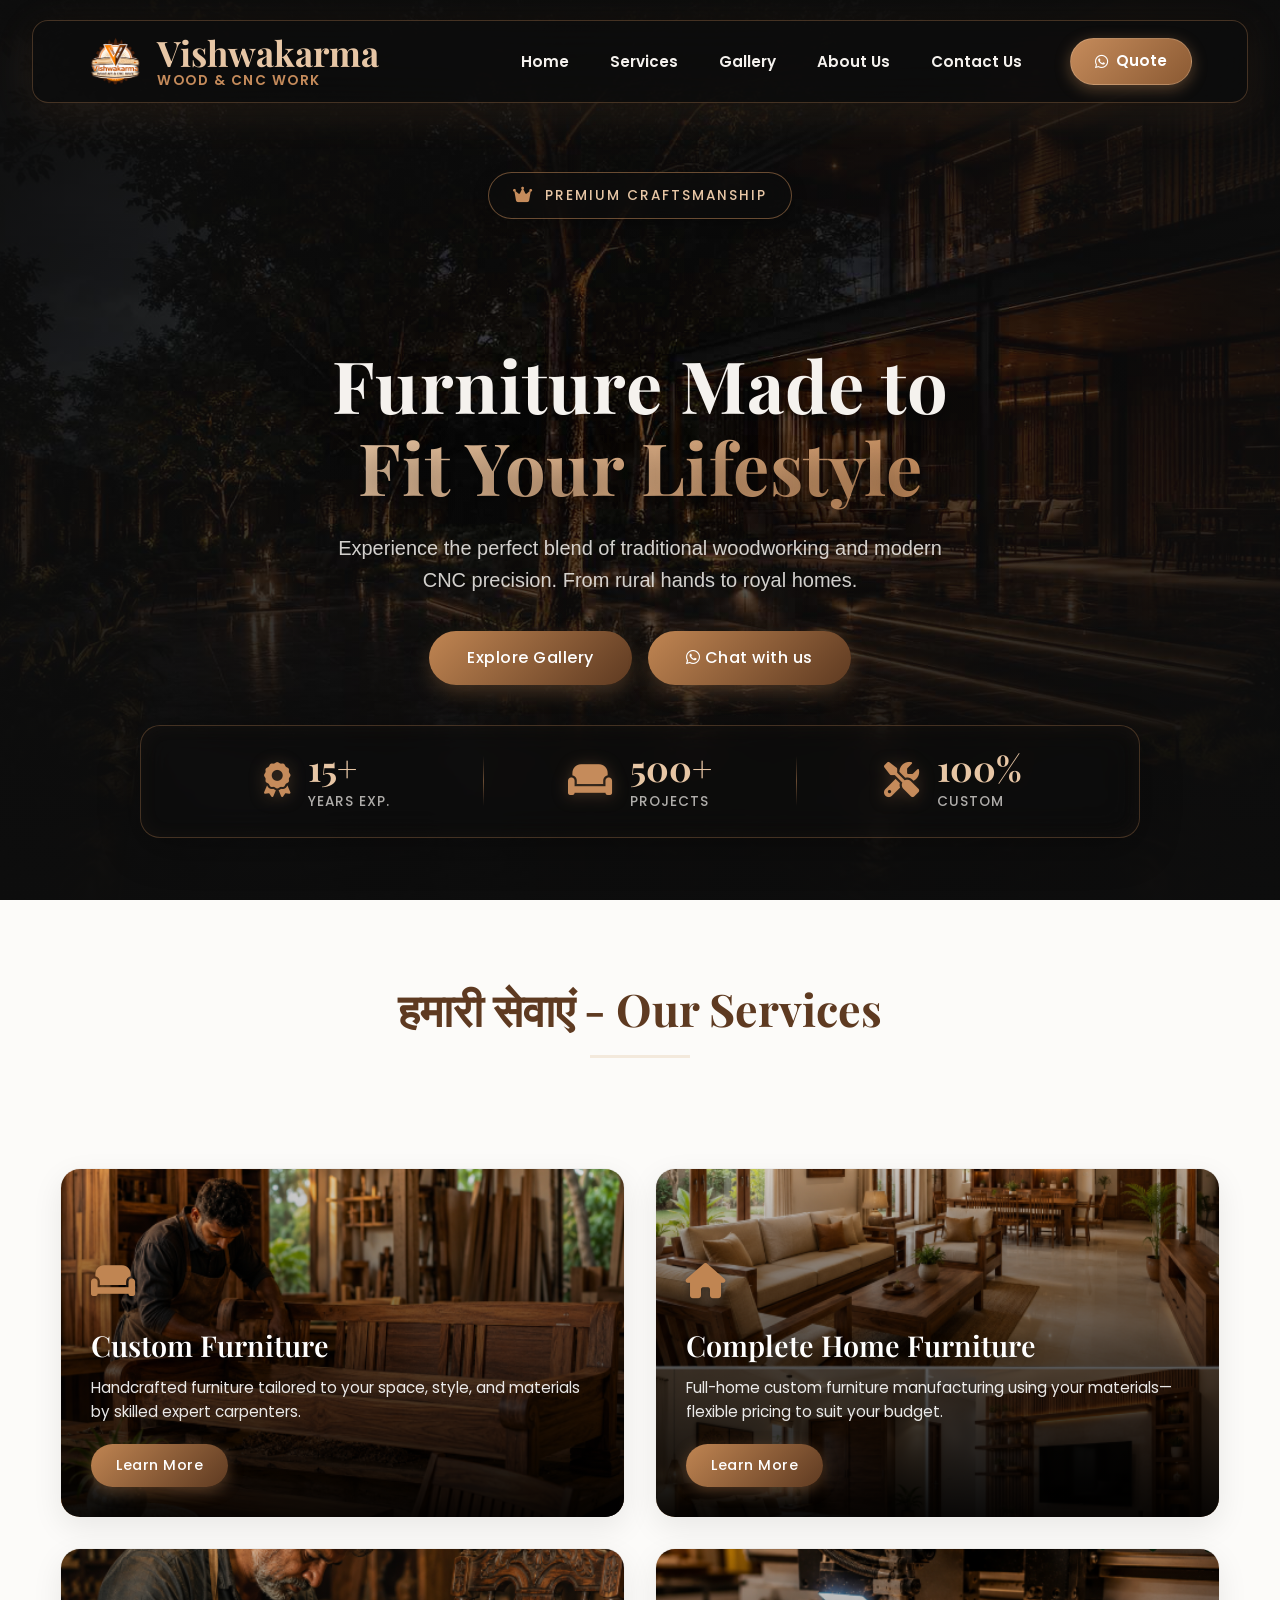
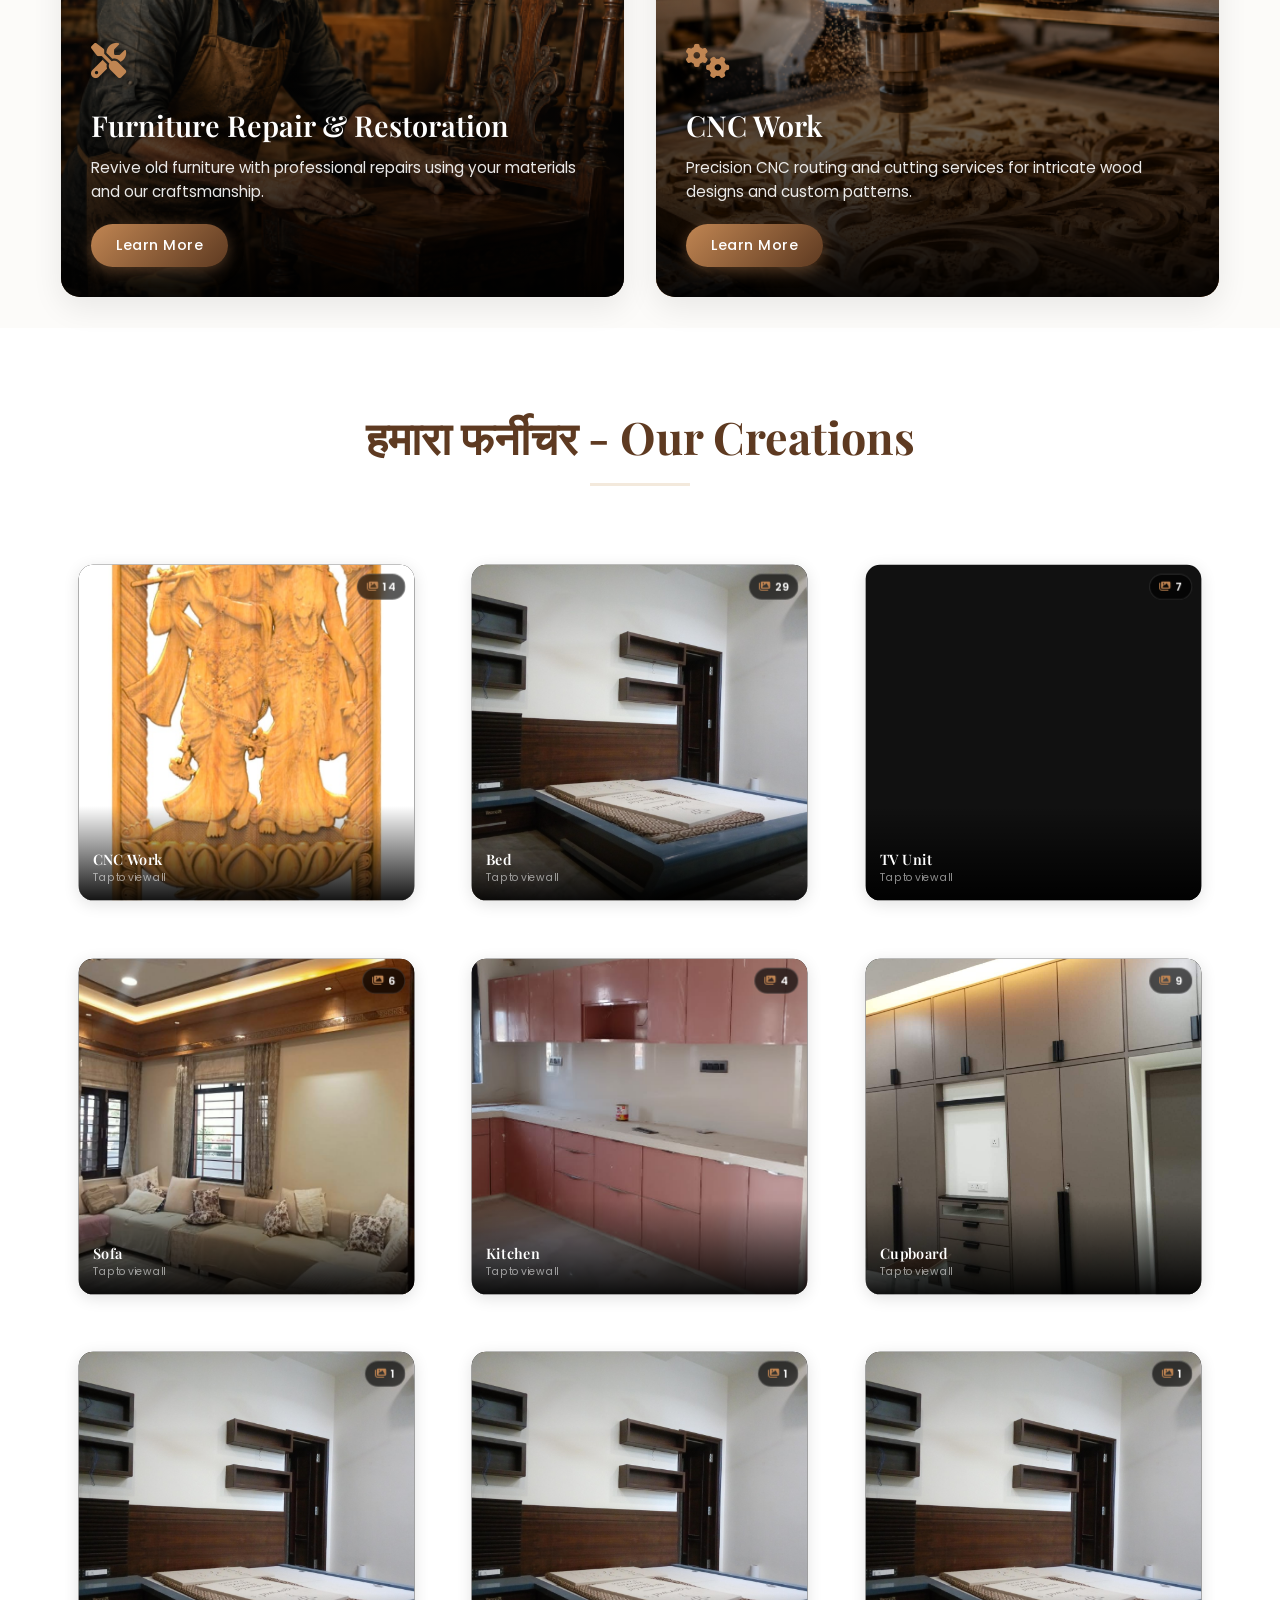
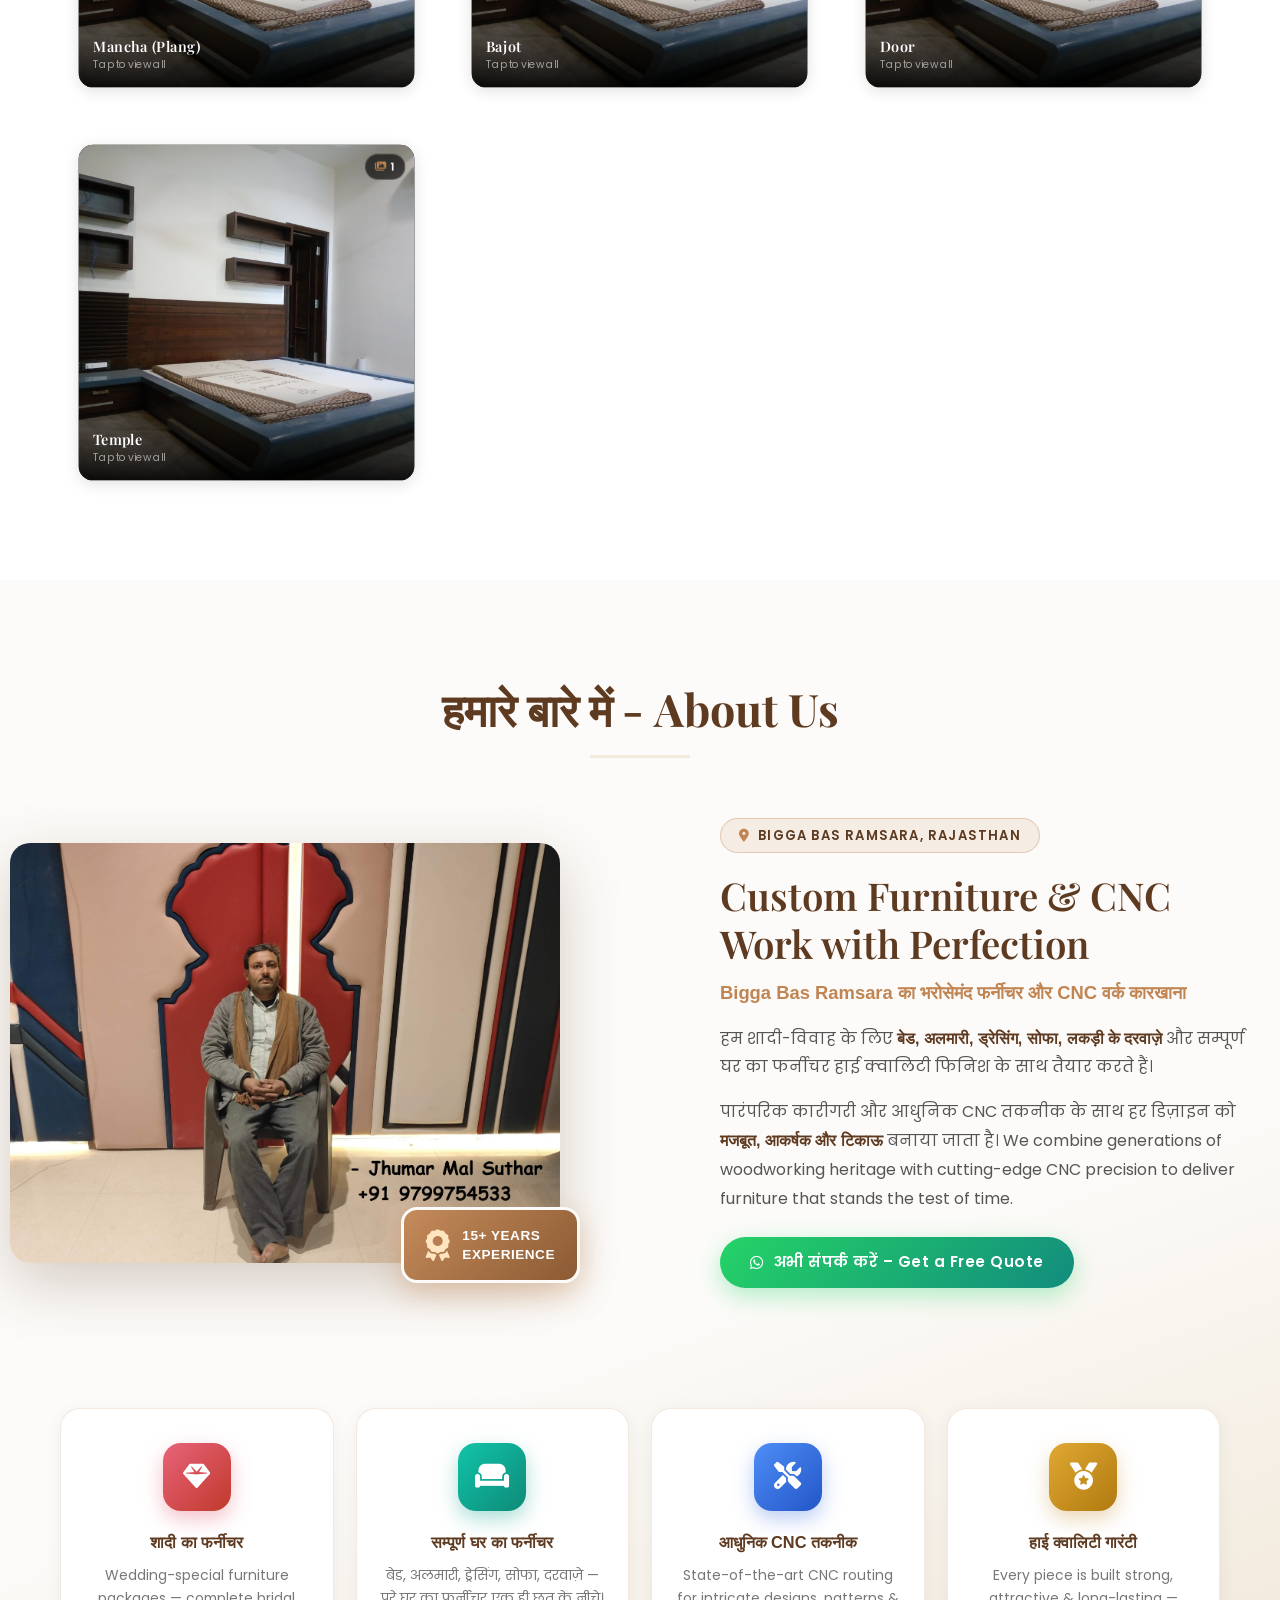
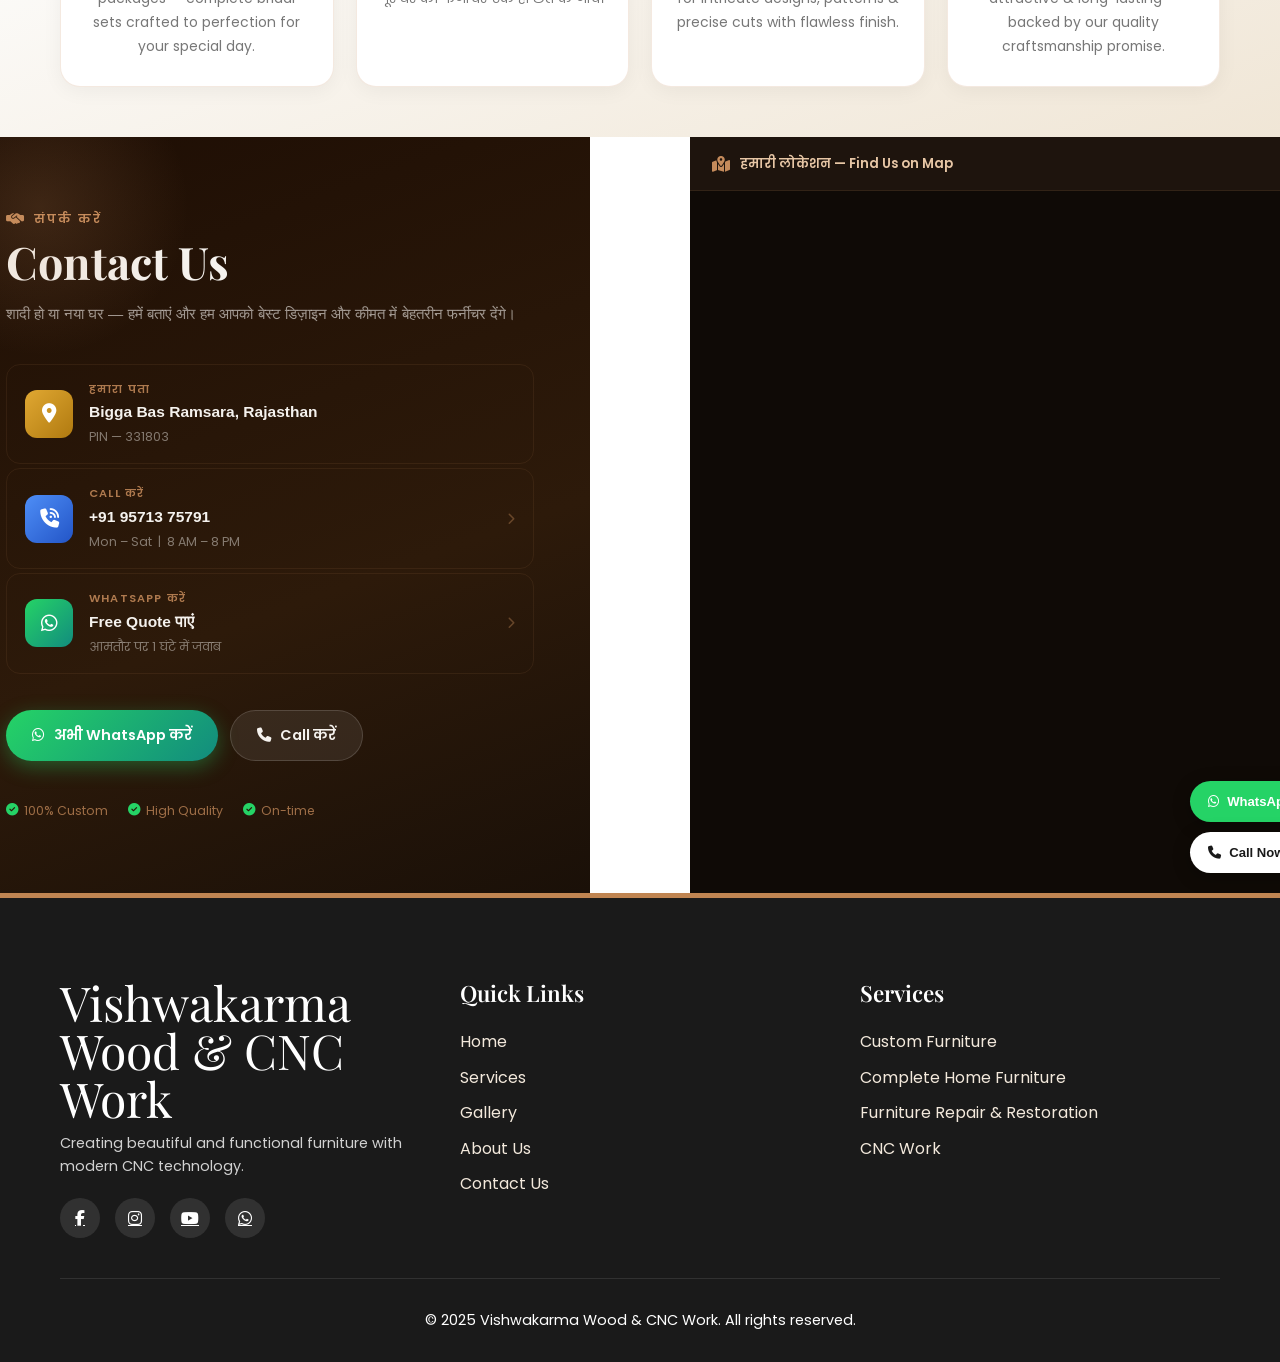
==== commit 43304f46: "njjj" ====
--- a/index.html
+++ b/index.html
@@ -234,47 +234,95 @@
 
     <!-- Contact Section -->
     <section class="contact" id="contact">
-        <div class="container">
-            <div class="section-title">
-                <h2 class="hindi-text animate-on-scroll fade-in">संपर्क करें - Contact Us</h2>
-            </div>
-            <div class="contact-wrapper">
-                <div class="contact-info animate-on-scroll slide-in-left">
-                    <h3>Get In Touch</h3>
-                    <p class="contact-intro-text">We'd love to hear about your project. Reach out to us for a
-                        consultation.</p>
-                    <div class="contact-details">
-                        <div class="contact-item">
-                            <div class="contact-icon">
-                                <i class="fas fa-map-marker-alt"></i>
-                            </div>
-                            <div>
-                                <p>Bigga bas ramsara,</p>
-                                <p>331803</p>
-                            </div>
-                        </div>
-                        <div class="contact-item">
-                            <div class="contact-icon">
-                                <i class="fas fa-phone"></i>
-                            </div>
-                            <div>
-                                <p><a href="tel:+919571375791" style="color: #3d2b1f; text-decoration: none;">+91
-                                        9571375791</a></p>
-                            </div>
-                        </div>
-                        <div class="contact-item">
-                            <div class="contact-icon">
-                                <i class="fab fa-whatsapp"></i>
-                            </div>
-                            <div>
-                                <p><a href="https://wa.me/919571375791"
-                                        style="text-decoration: none; color: inherit;">WhatsApp Chat</a></p>
-                            </div>
-                        </div>
-                    </div>
-                </div>
-                <div class="contact-map animate-on-scroll slide-in-right" style="transition-delay: 0.1s; flex: 1;">
-                    <iframe src="https://www.google.com/maps/embed?pb=!1m18!1m12!1m3!1d733.94765728144!2d74.20045706706509!3d28.044485590837862!2m3!1f0!2f0!3f0!3m2!1i1024!2i768!4f13.1!3m3!1m2!1s0x3915210001af0683%3A0xa6ef435682f27432!2sVishvkarma%20furniture%20house%20%F0%9F%8F%A0!5e1!3m2!1sen!2sin!4v1778346404421!5m2!1sen!2sin" width="100%" height="100%" style="border:0; border-radius: 10px; min-height: 300px;" allowfullscreen="" loading="lazy" referrerpolicy="no-referrer-when-downgrade"></iframe>
+        <div class="contact-split">
+
+            <!-- LEFT: Info Panel -->
+            <div class="contact-left animate-on-scroll slide-in-left">
+                <!-- Heading -->
+                <div class="cl-heading">
+                    <span class="cl-eyebrow"><i class="fas fa-handshake-simple"></i> संपर्क करें</span>
+                    <h2 class="hindi-text">Contact Us</h2>
+                    <p>शादी हो या नया घर — हमें बताएं और हम आपको बेस्ट डिज़ाइन और कीमत में बेहतरीन फर्नीचर देंगे।</p>
+                </div>
+
+                <!-- Contact Info Rows -->
+                <div class="cl-info-list">
+                    <div class="cl-info-row">
+                        <div class="cl-info-icon cl-ic--amber">
+                            <i class="fas fa-location-dot"></i>
+                        </div>
+                        <div class="cl-info-text">
+                            <span class="cl-info-label">हमारा पता</span>
+                            <strong>Bigga Bas Ramsara, Rajasthan</strong>
+                            <span>PIN — 331803</span>
+                        </div>
+                    </div>
+                    <a href="tel:+919571375791" class="cl-info-row cl-info-row--link">
+                        <div class="cl-info-icon cl-ic--blue">
+                            <i class="fas fa-phone-volume"></i>
+                        </div>
+                        <div class="cl-info-text">
+                            <span class="cl-info-label">Call करें</span>
+                            <strong>+91 95713 75791</strong>
+                            <span>Mon – Sat &nbsp;|&nbsp; 8 AM – 8 PM</span>
+                        </div>
+                        <i class="fas fa-chevron-right cl-chevron"></i>
+                    </a>
+                    <a href="https://wa.me/919571375791" target="_blank" class="cl-info-row cl-info-row--link cl-info-row--wa">
+                        <div class="cl-info-icon cl-ic--green">
+                            <i class="fab fa-whatsapp"></i>
+                        </div>
+                        <div class="cl-info-text">
+                            <span class="cl-info-label">WhatsApp करें</span>
+                            <strong>Free Quote पाएं</strong>
+                            <span>आमतौर पर 1 घंटे में जवाब</span>
+                        </div>
+                        <i class="fas fa-chevron-right cl-chevron"></i>
+                    </a>
+                </div>
+
+                <!-- Action Buttons -->
+                <div class="cl-actions">
+                    <a href="https://wa.me/919571375791" target="_blank" class="cl-btn cl-btn--wa">
+                        <i class="fab fa-whatsapp"></i>
+                        अभी WhatsApp करें
+                    </a>
+                    <a href="tel:+919571375791" class="cl-btn cl-btn--call">
+                        <i class="fas fa-phone"></i>
+                        Call करें
+                    </a>
+                </div>
+
+                <!-- Trust strip -->
+                <div class="cl-trust">
+                    <span><i class="fas fa-circle-check"></i> 100% Custom</span>
+                    <span><i class="fas fa-circle-check"></i> High Quality</span>
+                    <span><i class="fas fa-circle-check"></i> On-time</span>
+                </div>
+            </div>
+
+            <!-- RIGHT: Map Panel -->
+            <div class="contact-right animate-on-scroll slide-in-right" style="transition-delay:0.15s;">
+                <div class="cr-map-label">
+                    <i class="fas fa-map-location-dot"></i>
+                    <span>हमारी लोकेशन — Find Us on Map</span>
+                </div>
+                <div class="cr-map-embed">
+                    <iframe
+                        src="https://www.google.com/maps/embed?pb=!1m18!1m12!1m3!1d733.94765728144!2d74.20045706706509!3d28.044485590837862!2m3!1f0!2f0!3f0!3m2!1i1024!2i768!4f13.1!3m3!1m2!1s0x3915210001af0683%3A0xa6ef435682f27432!2sVishvkarma%20furniture%20house%20%F0%9F%8F%A0!5e1!3m2!1sen!2sin!4v1778346404421!5m2!1sen!2sin"
+                        width="100%" height="100%" style="border:0;"
+                        allowfullscreen="" loading="lazy"
+                        referrerpolicy="no-referrer-when-downgrade">
+                    </iframe>
+                </div>
+                <!-- Floating quick-action badges -->
+                <div class="cr-quick-badges">
+                    <a href="https://wa.me/919571375791" target="_blank" class="cr-badge cr-badge--wa">
+                        <i class="fab fa-whatsapp"></i> WhatsApp
+                    </a>
+                    <a href="tel:+919571375791" class="cr-badge cr-badge--call">
+                        <i class="fas fa-phone"></i> Call Now
+                    </a>
                 </div>
             </div>
         </div>
--- a/style.css
+++ b/style.css
@@ -1024,6 +1024,11 @@
     margin-top: 10px;
 }
 
+/* Prevent grid children from overflowing */
+.about-highlights > * {
+    min-width: 0;
+}
+
 .about-highlight-card {
     background: #fff;
     border-radius: 20px;
@@ -1034,7 +1039,9 @@
     position: relative;
     overflow: hidden;
     cursor: default;
-    /* Smooth transition for text/border color changes */
+    /* Self-contained stacking context — prevents z-index bleed */
+    isolation: isolate;
+    z-index: 0;
     transition:
         box-shadow 0.45s cubic-bezier(0.22, 1, 0.36, 1),
         border-color 0.45s ease;
@@ -1181,95 +1188,724 @@
     }
 }
 
-/* Contact Section */
+/* ═══════════════════════════════════════════
+   CONTACT SECTION — Split Panel Layout
+   ═══════════════════════════════════════════ */
 .contact {
-    padding: 80px 0;
-    overflow-x: hidden;
-}
-
-.contact-wrapper {
+    padding: 0;
+    background: #fff;
+    overflow: hidden;
+}
+
+/* Full-width 2-col split — no container wrapper */
+.contact-split {
     display: grid;
-    grid-template-columns: repeat(auto-fit, minmax(300px, 1fr));
-    gap: 40px;
-}
-
-.contact-info,
-.contact-form {
-    transition: opacity var(--animation-duration) var(--animation-timing-function), transform var(--animation-duration) var(--animation-timing-function);
-}
-
-.contact-info h3 { 
+    grid-template-columns: 1fr 1fr;
+    min-height: 600px;
+}
+
+/* ── LEFT PANEL (dark walnut) ── */
+.contact-left {
+    background: linear-gradient(160deg, #1e0e04 0%, #2d1a0a 60%, #1a1008 100%);
+    padding: 72px 56px;
+    display: flex;
+    flex-direction: column;
+    gap: 36px;
+    position: relative;
+    overflow: hidden;
+}
+
+/* Decorative ambient glow */
+.contact-left::before {
+    content: '';
+    position: absolute;
+    width: 300px;
+    height: 300px;
+    background: radial-gradient(circle, rgba(197,139,91,0.18) 0%, transparent 70%);
+    top: -80px;
+    left: -60px;
+    pointer-events: none;
+}
+
+/* Eyebrow */
+.cl-eyebrow {
+    display: inline-flex;
+    align-items: center;
+    gap: 8px;
+    font-family: var(--font-body);
+    font-size: 0.78rem;
+    font-weight: 600;
+    letter-spacing: 2px;
+    text-transform: uppercase;
+    color: #C58B5B;
+    margin-bottom: 6px;
+}
+
+.cl-eyebrow i { font-size: 0.9rem; }
+
+.cl-heading {
+    display: flex;
+    flex-direction: column;
+}
+
+.cl-heading h2 {
     font-family: var(--font-heading);
-    font-size: 1.8rem; 
-    margin-bottom: 15px; /* Adjusted margin */
-    color: var(--primary-color); 
-}
-
-.contact-intro-text {
+    font-size: clamp(1.8rem, 3vw + 0.5rem, 2.8rem);
+    color: #F5F2EE;
+    margin-bottom: 12px;
+    line-height: 1.2;
+}
+
+.cl-heading p {
+    font-family: var(--font-hindi);
+    font-size: 0.95rem;
+    color: rgba(245, 242, 238, 0.6);
+    line-height: 1.75;
+}
+
+/* ── Info rows ── */
+.cl-info-list {
+    display: flex;
+    flex-direction: column;
+    gap: 4px;
+}
+
+.cl-info-row {
+    display: flex;
+    align-items: center;
+    gap: 16px;
+    padding: 16px 18px;
+    border-radius: 14px;
+    border: 1px solid rgba(197,139,91,0.1);
+    text-decoration: none;
+    color: inherit;
+    transition: background 0.3s ease, border-color 0.3s ease;
+    position: relative;
+}
+
+.cl-info-row--link:hover {
+    background: rgba(197,139,91,0.1);
+    border-color: rgba(197,139,91,0.3);
+}
+
+.cl-info-row--link:hover .cl-chevron {
+    transform: translateX(4px);
+    color: #C58B5B;
+}
+
+/* WhatsApp row special hover */
+.cl-info-row--wa:hover {
+    background: rgba(37, 211, 102, 0.08);
+    border-color: rgba(37, 211, 102, 0.25);
+}
+
+/* Icon tile */
+.cl-info-icon {
+    width: 48px;
+    height: 48px;
+    border-radius: 12px;
+    display: flex;
+    align-items: center;
+    justify-content: center;
+    font-size: 1.2rem;
+    flex-shrink: 0;
+    color: #fff;
+}
+
+.cl-ic--amber { background: linear-gradient(135deg, #e0a832, #b07a10); }
+.cl-ic--blue  { background: linear-gradient(135deg, #4e8ef7, #2355c7); }
+.cl-ic--green { background: linear-gradient(135deg, #25D366, #128C7E); }
+
+/* Info text */
+.cl-info-text {
+    display: flex;
+    flex-direction: column;
+    gap: 2px;
+    flex: 1;
+}
+
+.cl-info-label {
+    font-family: var(--font-body);
+    font-size: 0.7rem;
+    font-weight: 600;
+    letter-spacing: 1.2px;
+    text-transform: uppercase;
+    color: rgba(197,139,91,0.85);
+}
+
+.cl-info-text strong {
+    font-family: var(--font-body);
+    font-size: 0.97rem;
+    font-weight: 700;
+    color: #F5F2EE;
+}
+
+.cl-info-text span:not(.cl-info-label) {
+    font-family: var(--font-body);
+    font-size: 0.78rem;
+    color: rgba(245,242,238,0.45);
+}
+
+.cl-chevron {
+    font-size: 0.75rem;
+    color: rgba(197,139,91,0.4);
+    transition: transform 0.3s ease, color 0.3s ease;
+    flex-shrink: 0;
+}
+
+/* ── Action Buttons ── */
+.cl-actions {
+    display: flex;
+    gap: 12px;
+    flex-wrap: wrap;
+}
+
+.cl-btn {
+    display: inline-flex;
+    align-items: center;
+    gap: 9px;
+    padding: 13px 26px;
+    border-radius: 50px;
+    font-family: var(--font-body);
+    font-size: 0.9rem;
+    font-weight: 600;
+    text-decoration: none;
+    transition: all 0.3s ease;
+    white-space: nowrap;
+}
+
+.cl-btn--wa {
+    background: linear-gradient(135deg, #25D366, #128C7E);
+    color: #fff;
+    box-shadow: 0 6px 20px rgba(37,211,102,0.35);
+}
+
+.cl-btn--wa:hover {
+    box-shadow: 0 10px 28px rgba(37,211,102,0.5);
+    transform: translateY(-2px);
+}
+
+.cl-btn--call {
+    background: rgba(255,255,255,0.08);
+    color: #F5F2EE;
+    border: 1px solid rgba(255,255,255,0.15);
+}
+
+.cl-btn--call:hover {
+    background: rgba(255,255,255,0.14);
+    border-color: rgba(255,255,255,0.3);
+    transform: translateY(-2px);
+}
+
+/* ── Trust strip ── */
+.cl-trust {
+    display: flex;
+    gap: 20px;
+    flex-wrap: wrap;
+    margin-top: auto;
+    padding-top: 4px;
+}
+
+.cl-trust span {
+    font-family: var(--font-body);
+    font-size: 0.78rem;
+    color: rgba(197,139,91,0.75);
+    display: flex;
+    align-items: center;
+    gap: 6px;
+}
+
+.cl-trust i { color: #25D366; }
+
+/* ══ RIGHT PANEL (map) ══ */
+.contact-right {
+    display: flex;
+    flex-direction: column;
+    position: relative;
+    background: #0f0a06;
+}
+
+.cr-map-label {
+    display: flex;
+    align-items: center;
+    gap: 10px;
+    padding: 16px 22px;
+    background: rgba(197,139,91,0.08);
+    border-bottom: 1px solid rgba(197,139,91,0.12);
+    font-family: var(--font-body);
+    font-size: 0.82rem;
+    font-weight: 600;
+    color: #E7C6A5;
+    flex-shrink: 0;
+}
+
+.cr-map-label i { color: #C58B5B; font-size: 1rem; }
+
+.cr-map-embed {
+    flex: 1;
+    position: relative;
+    min-height: 460px;
+}
+
+.cr-map-embed iframe {
+    position: absolute;
+    inset: 0;
+    width: 100%;
+    height: 100%;
+    border: 0;
+    display: block;
+}
+
+/* Quick-action floating badges at bottom-right of map */
+.cr-quick-badges {
+    position: absolute;
+    bottom: 20px;
+    right: 20px;
+    display: flex;
+    flex-direction: column;
+    gap: 10px;
+    z-index: 10;
+}
+
+.cr-badge {
+    display: inline-flex;
+    align-items: center;
+    gap: 8px;
+    padding: 10px 18px;
+    border-radius: 50px;
+    font-family: var(--font-body);
+    font-size: 0.82rem;
+    font-weight: 700;
+    text-decoration: none;
+    box-shadow: 0 4px 18px rgba(0,0,0,0.3);
+    transition: transform 0.3s ease, box-shadow 0.3s ease;
+}
+
+.cr-badge:hover {
+    transform: translateY(-3px);
+    box-shadow: 0 8px 24px rgba(0,0,0,0.4);
+}
+
+.cr-badge--wa  { background: #25D366; color: #fff; }
+.cr-badge--call { background: #fff; color: #1a1a1a; }
+
+/* ══ Responsive ══ */
+@media (max-width: 900px) {
+    .contact-split {
+        grid-template-columns: 1fr;
+        min-height: unset;
+    }
+    .contact-left {
+        padding: 56px 32px;
+    }
+    .cr-map-embed {
+        min-height: 340px;
+    }
+}
+
+@media (max-width: 576px) {
+    .contact-left {
+        padding: 48px 22px;
+        gap: 28px;
+    }
+    .cl-actions {
+        flex-direction: column;
+    }
+    .cl-btn {
+        justify-content: center;
+        width: 100%;
+    }
+    .cl-trust {
+        gap: 12px;
+    }
+    .cr-map-embed {
+        min-height: 280px;
+    }
+    .cr-quick-badges {
+        flex-direction: row;
+        bottom: 12px;
+        right: 12px;
+        left: 12px;
+        justify-content: center;
+    }
+}
+
+
+
+
+
+
+/* Override section-title for dark bg */
+.contact .section-title h2 {
+    color: #E7C6A5;
+}
+
+.contact .section-title h2::after {
+    background-color: rgba(197, 139, 91, 0.5);
+}
+
+/* Decorative blobs */
+.contact-bg-blob {
+    position: absolute;
+    border-radius: 50%;
+    filter: blur(90px);
+    pointer-events: none;
+    z-index: 0;
+}
+
+.contact-bg-blob--1 {
+    width: 420px;
+    height: 420px;
+    background: rgba(197, 139, 91, 0.12);
+    top: -80px;
+    left: -100px;
+}
+
+.contact-bg-blob--2 {
+    width: 320px;
+    height: 320px;
+    background: rgba(139, 90, 51, 0.1);
+    bottom: -60px;
+    right: -60px;
+}
+
+.contact .container {
+    position: relative;
+    z-index: 1;
+}
+
+/* ── 3 Contact Cards Row ── */
+.contact-cards-row {
+    display: grid;
+    grid-template-columns: repeat(3, 1fr);
+    gap: 18px;
+    margin-bottom: 36px;
+}
+
+/* Prevent grid children from overflowing */
+.contact-cards-row > * {
+    min-width: 0;
+}
+
+.contact-card {
+    background: rgba(255, 255, 255, 0.05);
+    border: 1px solid rgba(197, 139, 91, 0.2);
+    border-radius: 18px;
+    padding: 22px 20px;
+    display: flex;
+    align-items: center;
+    gap: 16px;
+    position: relative;
+    /* Self-contained stacking context */
+    isolation: isolate;
+    z-index: 0;
+    transition: background 0.35s ease, border-color 0.35s ease, box-shadow 0.35s ease;
+    backdrop-filter: blur(10px);
+    -webkit-backdrop-filter: blur(10px);
+    text-decoration: none;
+    color: inherit;
+    overflow: hidden;
+}
+
+.contact-card:hover {
+    background: rgba(197, 139, 91, 0.12);
+    border-color: rgba(197, 139, 91, 0.5);
+    box-shadow: 0 8px 30px rgba(0, 0, 0, 0.25);
+    /* No translateY — prevents overlap bleed */
+}
+
+/* Icon tile */
+.cc-icon-wrap {
+    width: 54px;
+    height: 54px;
+    border-radius: 14px;
+    display: flex;
+    align-items: center;
+    justify-content: center;
+    font-size: 1.4rem;
+    flex-shrink: 0;
+    color: #fff;
+    transition: transform 0.35s ease;
+}
+
+.contact-card:hover .cc-icon-wrap {
+    transform: scale(1.1) rotate(-5deg);
+}
+
+.cc-icon--amber {
+    background: linear-gradient(135deg, #e0a832, #b07a10);
+    box-shadow: 0 6px 16px rgba(197, 139, 50, 0.4);
+}
+
+.cc-icon--blue {
+    background: linear-gradient(135deg, #4e8ef7, #2355c7);
+    box-shadow: 0 6px 16px rgba(60, 110, 220, 0.4);
+}
+
+.cc-icon--green {
+    background: linear-gradient(135deg, #25D366, #128C7E);
+    box-shadow: 0 6px 16px rgba(37, 211, 102, 0.4);
+}
+
+/* Card body text */
+.cc-body {
+    display: flex;
+    flex-direction: column;
+    gap: 2px;
+    flex: 1;
+}
+
+.cc-label {
+    font-family: var(--font-body);
+    font-size: 0.72rem;
+    font-weight: 600;
+    letter-spacing: 1.2px;
+    text-transform: uppercase;
+    color: rgba(197, 139, 91, 0.85);
+}
+
+.cc-value {
     font-family: var(--font-body);
     font-size: 1rem;
-    color: var(--text-color);
-    margin-bottom: 25px; /* Space before details */
-    line-height: 1.7;
-}
-
-.contact-details {
-    margin-bottom: 30px;
-}
-
-.contact-item {
-    display: flex;
-    align-items: flex-start;
-    margin-bottom: 15px;
-}
-
-.contact-icon {
-    font-size: 1.2rem;
+    font-weight: 700;
+    color: #F5F2EE;
+    line-height: 1.3;
+}
+
+.cc-sub {
+    font-family: var(--font-body);
+    font-size: 0.78rem;
+    color: rgba(245, 242, 238, 0.5);
+}
+
+/* Arrow icon for clickable cards */
+.cc-arrow {
+    font-size: 0.75rem;
+    color: rgba(197, 139, 91, 0.5);
+    transition: color 0.3s ease, transform 0.3s ease;
+    flex-shrink: 0;
+}
+
+.contact-card:hover .cc-arrow {
+    color: #C58B5B;
+    transform: translate(2px, -2px);
+}
+
+/* ── Bottom Row: Map + CTA ── */
+.contact-bottom-row {
+    display: grid;
+    grid-template-columns: 1fr 1fr;
+    gap: 24px;
+    align-items: stretch;
+}
+
+/* Map frame */
+.contact-map-frame {
+    border-radius: 20px;
+    overflow: hidden;
+    border: 1px solid rgba(197, 139, 91, 0.2);
+    display: flex;
+    flex-direction: column;
+    background: rgba(0,0,0,0.3);
+    min-height: 360px;
+}
+
+.contact-map-header {
+    display: flex;
+    align-items: center;
+    gap: 10px;
+    padding: 14px 18px;
+    background: rgba(197, 139, 91, 0.1);
+    border-bottom: 1px solid rgba(197, 139, 91, 0.15);
+    font-family: var(--font-body);
+    font-size: 0.85rem;
+    font-weight: 600;
+    color: #E7C6A5;
+}
+
+.contact-map-header i {
     color: var(--primary-color);
-    margin-right: 15px;
-    min-width: 20px;
-    transition: transform 0.3s ease;
-}
-
-.contact-item:hover .contact-icon {
-    transform: scale(1.2) rotate(-10deg);
-}
-
-.contact-form h3 { 
+    font-size: 1.05rem;
+}
+
+.contact-map-frame iframe {
+    flex: 1;
+    display: block;
+    border-radius: 0 0 20px 20px;
+}
+
+/* CTA Panel */
+.contact-cta-panel {
+    background: rgba(255, 255, 255, 0.04);
+    border: 1px solid rgba(197, 139, 91, 0.2);
+    border-radius: 20px;
+    padding: 38px 34px;
+    display: flex;
+    flex-direction: column;
+    justify-content: center;
+    gap: 20px;
+    backdrop-filter: blur(12px);
+    -webkit-backdrop-filter: blur(12px);
+}
+
+.cta-panel-badge {
+    display: inline-flex;
+    align-items: center;
+    gap: 8px;
+    background: rgba(197, 139, 91, 0.15);
+    border: 1px solid rgba(197, 139, 91, 0.35);
+    color: #E7C6A5;
+    font-family: var(--font-body);
+    font-size: 0.78rem;
+    font-weight: 600;
+    letter-spacing: 1.2px;
+    text-transform: uppercase;
+    padding: 6px 16px;
+    border-radius: 50px;
+    width: fit-content;
+}
+
+.cta-panel-badge i {
+    color: #e0a832;
+    font-size: 0.75rem;
+}
+
+.contact-cta-panel h3 {
     font-family: var(--font-heading);
-    font-size: 1.8rem; 
-    margin-bottom: 25px;
-    color: var(--primary-color); 
-}
-
-.contact-form form {
-    display: grid;
-    gap: 20px;
-}
-
-.form-group {
-    position: relative;
-}
-
-.form-control {
-    width: 100%;
-    padding: 12px 15px;
-    border: 1px solid #ddd;
-    border-radius: 4px;
-    font-family: var(--font-body);
-    font-size: 1rem;
-    transition: border-color 0.3s, box-shadow 0.3s;
-}
-
-.form-control:focus {
-    outline: none;
-    border-color: var(--secondary-color);
-    box-shadow: 0 0 0 3px var(--secondary-color)50; 
-}
-
-textarea.form-control {
-    resize: vertical;
-    min-height: 120px;
+    font-size: clamp(1.6rem, 2.5vw + 0.5rem, 2.2rem);
+    color: #F5F2EE;
+    line-height: 1.25;
+    margin: 0;
+}
+
+.cta-highlight {
+    background: linear-gradient(135deg, #E7C6A5, #C58B5B);
+    -webkit-background-clip: text;
+    -webkit-text-fill-color: transparent;
+}
+
+.contact-cta-panel > p {
+    font-family: var(--font-hindi);
+    font-size: 0.95rem;
+    color: rgba(245, 242, 238, 0.7);
+    line-height: 1.8;
+    margin: 0;
+}
+
+/* CTA action buttons */
+.cta-panel-actions {
+    display: flex;
+    gap: 14px;
+    flex-wrap: wrap;
+}
+
+.cta-wa-btn,
+.cta-call-btn {
+    display: inline-flex;
+    align-items: center;
+    gap: 9px;
+    padding: 13px 26px;
+    border-radius: 50px;
+    font-family: var(--font-body);
+    font-size: 0.92rem;
+    font-weight: 600;
+    text-decoration: none;
+    transition: all 0.35s ease;
+}
+
+.cta-wa-btn {
+    background: linear-gradient(135deg, #25D366, #128C7E);
+    color: #fff;
+    box-shadow: 0 8px 24px rgba(37, 211, 102, 0.35);
+}
+
+.cta-wa-btn:hover {
+    transform: translateY(-3px);
+    box-shadow: 0 14px 30px rgba(37, 211, 102, 0.5);
+}
+
+.cta-call-btn {
+    background: rgba(255, 255, 255, 0.08);
+    color: #F5F2EE;
+    border: 1px solid rgba(245, 242, 238, 0.2);
+}
+
+.cta-call-btn:hover {
+    background: rgba(255, 255, 255, 0.14);
+    border-color: rgba(245, 242, 238, 0.4);
+    transform: translateY(-3px);
+}
+
+/* Trust badges row */
+.cta-trust-row {
+    display: flex;
+    gap: 18px;
+    flex-wrap: wrap;
+    margin-top: 4px;
+}
+
+.cta-trust-row span {
+    font-family: var(--font-body);
+    font-size: 0.8rem;
+    color: rgba(197, 139, 91, 0.85);
+    display: flex;
+    align-items: center;
+    gap: 6px;
+}
+
+.cta-trust-row i {
+    color: #25D366;
+}
+
+/* Contact Responsive */
+@media (max-width: 992px) {
+    /* Tablet: 2-col cards, bottom row stacks */
+    .contact-cards-row {
+        grid-template-columns: repeat(2, 1fr);
+        gap: 14px;
+    }
+    .contact-bottom-row {
+        grid-template-columns: 1fr;
+    }
+    .contact-cta-panel {
+        padding: 28px 24px;
+    }
+}
+
+@media (max-width: 768px) {
+    /* Mobile: 1-col cards */
+    .contact-cards-row {
+        grid-template-columns: 1fr;
+        gap: 12px;
+    }
+    .contact-map-frame {
+        min-height: 280px;
+    }
+}
+
+@media (max-width: 576px) {
+    .contact {
+        padding: 70px 0 60px;
+    }
+    .cta-panel-actions {
+        flex-direction: column;
+    }
+    .cta-wa-btn,
+    .cta-call-btn {
+        justify-content: center;
+        width: 100%;
+    }
+    .cta-trust-row {
+        gap: 10px;
+        flex-direction: column;
+    }
+    .contact-cta-panel h3 {
+        font-size: 1.5rem;
+    }
+    .contact-section-sub {
+        font-size: 0.9rem;
+        margin-bottom: 40px;
+    }
 }
 
 /* Footer */
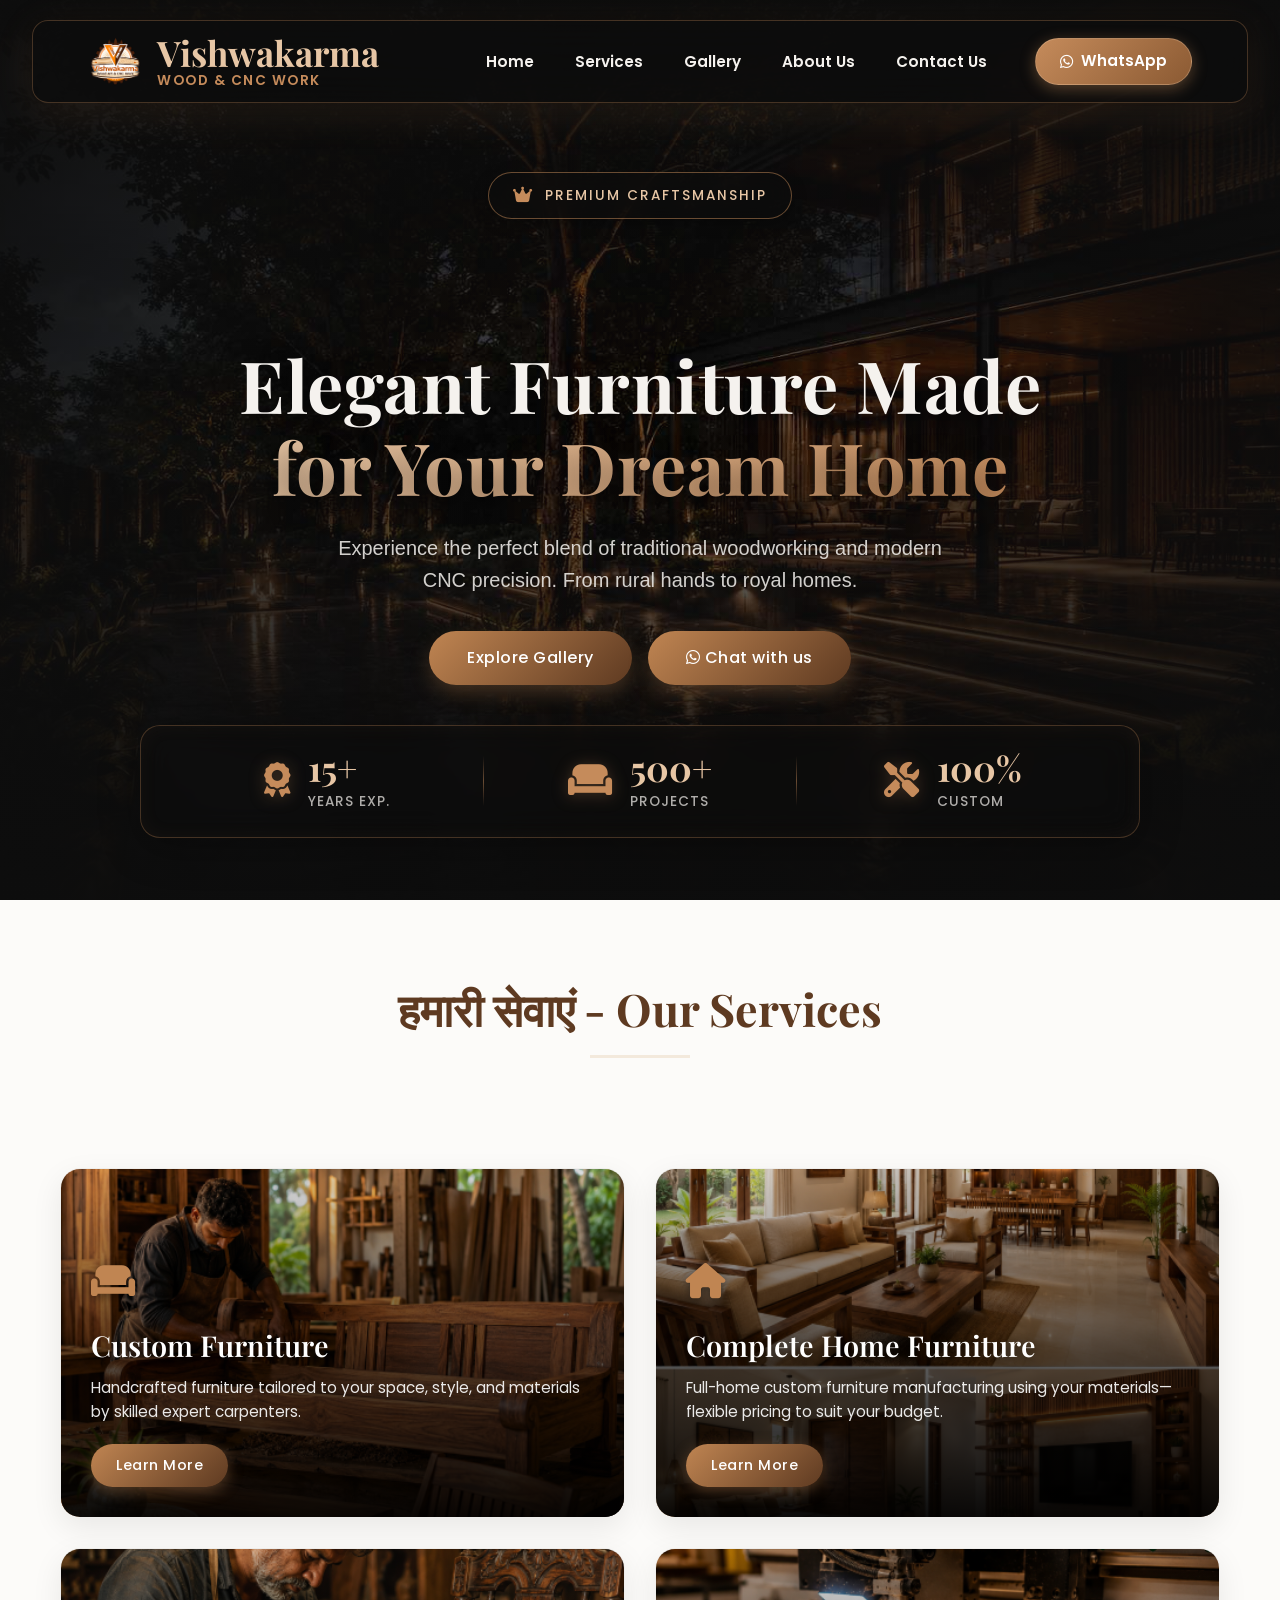
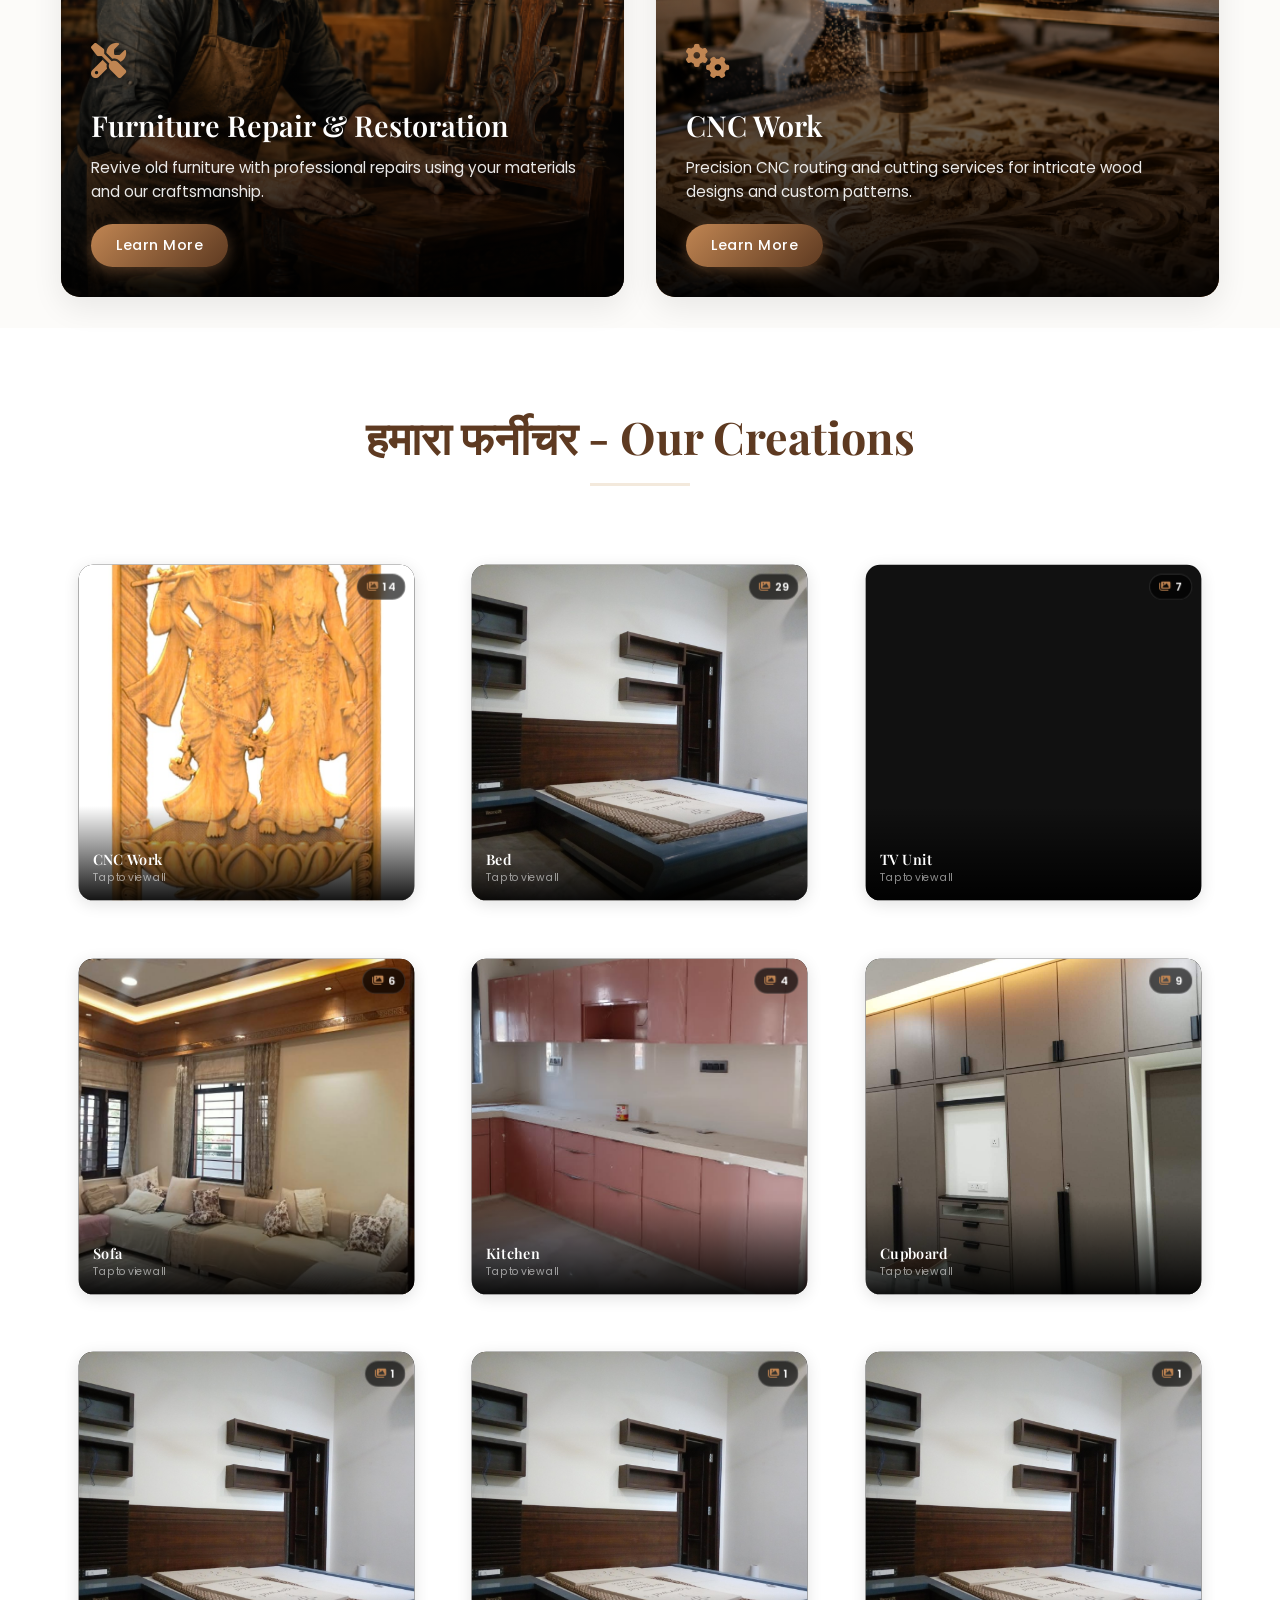
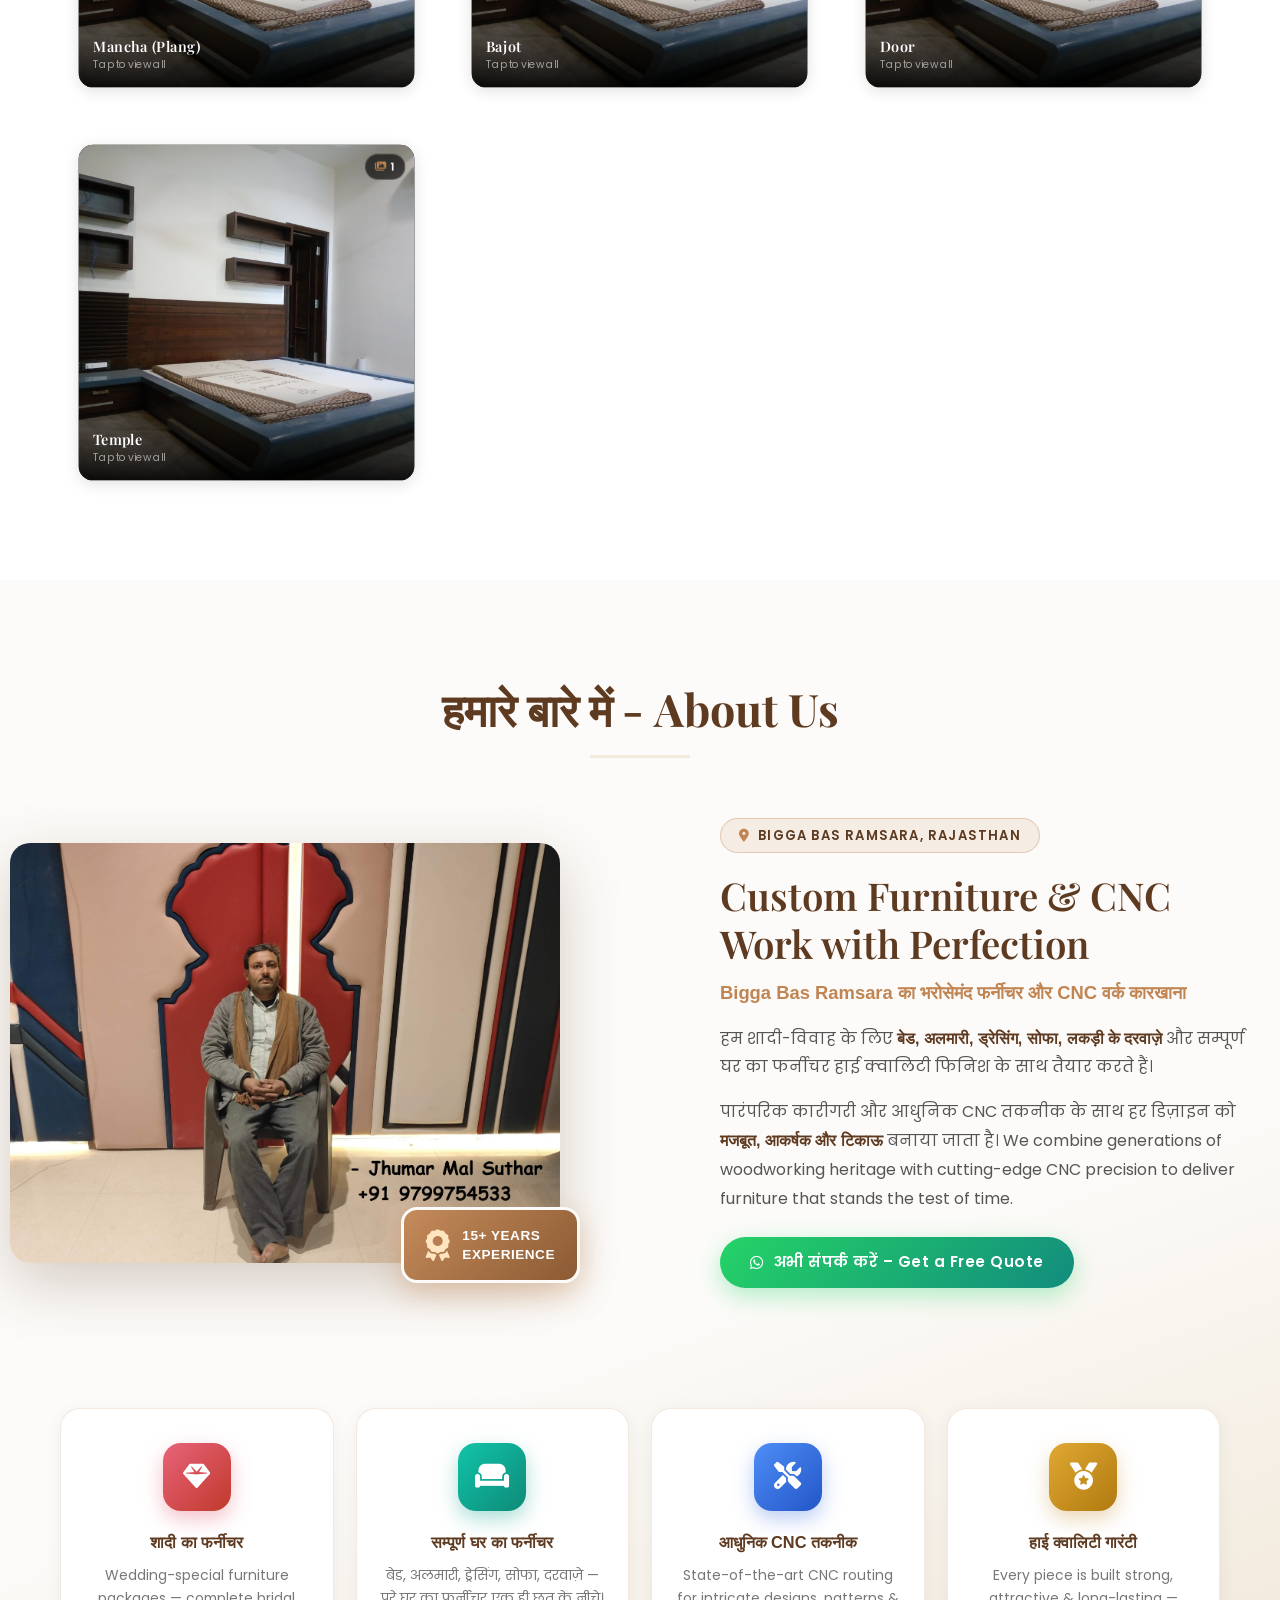
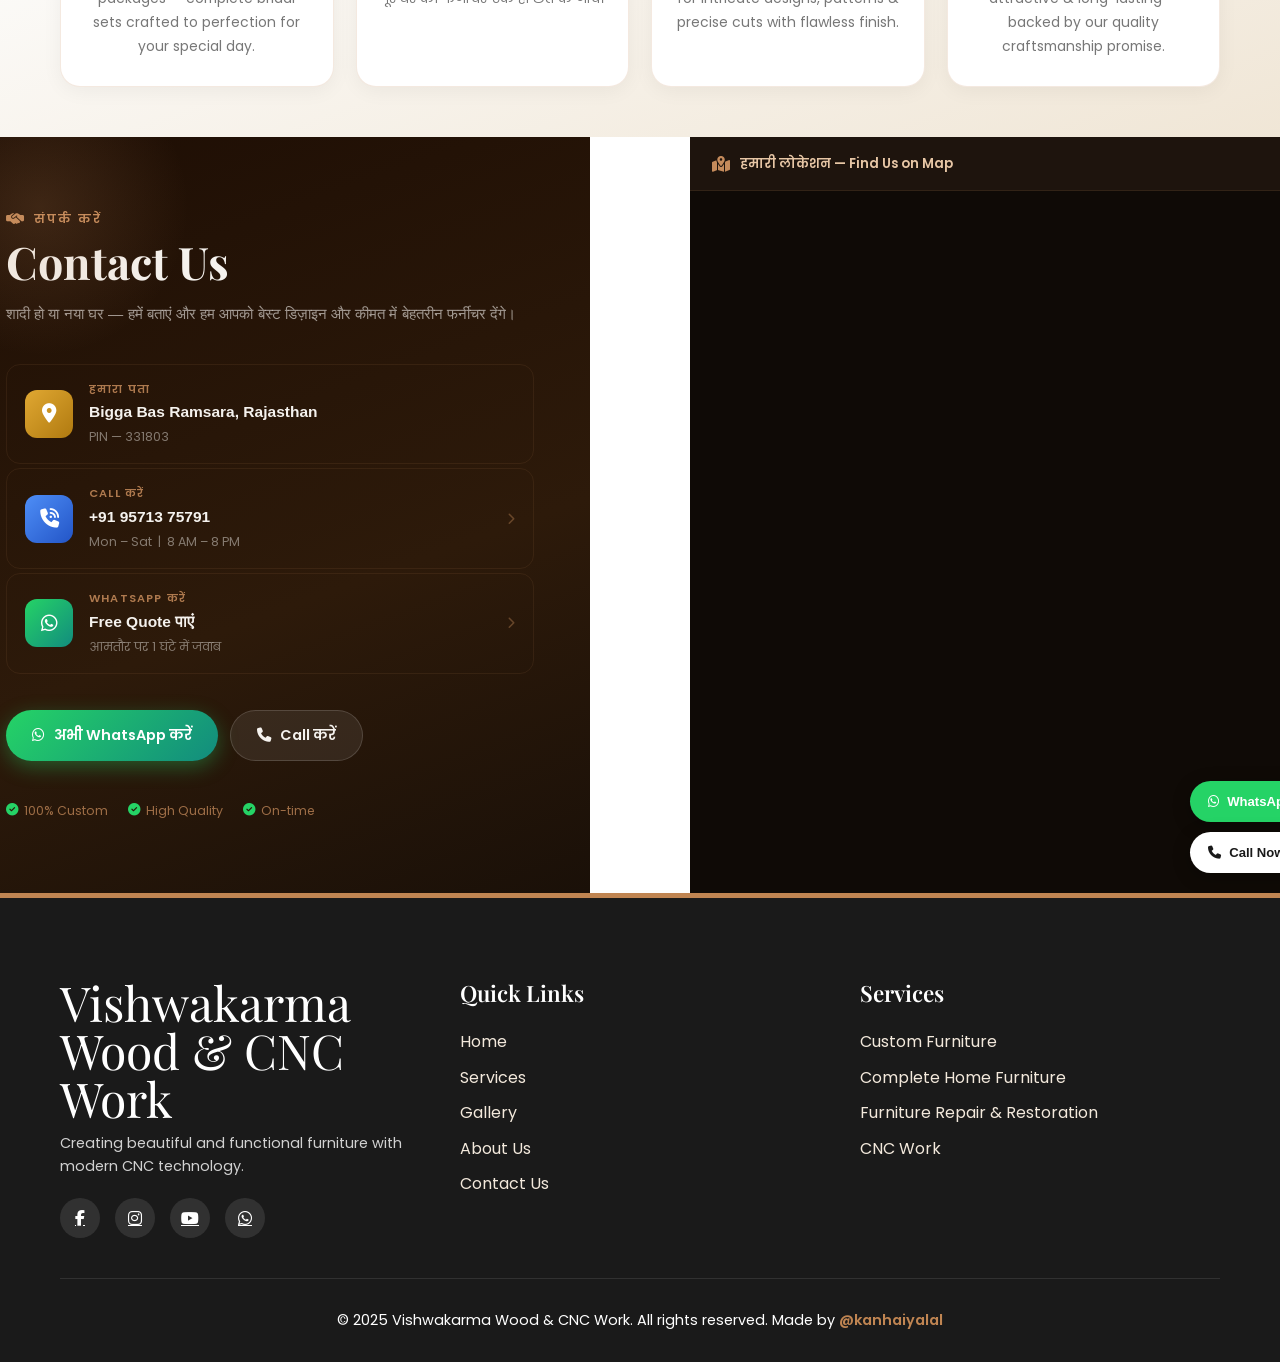
==== commit f6718762: "gfggf" ====
--- a/index.html
+++ b/index.html
@@ -33,7 +33,7 @@
                         <li><a href="#about">About Us</a></li>
                         <li><a href="#contact">Contact Us</a></li>
                     </ul>
-                    <a href="https://wa.me/919571375791" class="btn-header-cta"><i class="fab fa-whatsapp"></i> Quote</a>
+                    <a href="https://wa.me/919571375791" class="btn-header-cta"><i class="fab fa-whatsapp"></i> WhatsApp</a>
                     <button class="hamburger" id="hamburger">
                         <i class="fas fa-bars-staggered"></i>
                     </button>
@@ -55,8 +55,8 @@
                     <span class="badge-icon"><i class="fas fa-crown"></i></span> Premium Craftsmanship
                 </div>
                 <h1 class="animate-on-scroll slide-in-up" style="transition-delay: 0.1s;">
-                    Furniture Made to <br>
-                    <span class="text-gradient">Fit Your Lifestyle</span>
+                    Elegant Furniture Made <br>
+                    <span class="text-gradient">for Your Dream Home</span>
                 </h1>
                 <p class="animate-on-scroll slide-in-up" style="transition-delay: 0.2s;">
                     Experience the perfect blend of traditional woodworking and modern CNC precision. From rural hands to royal homes.
@@ -364,7 +364,7 @@
                 </div>
             </div>
             <div class="copyright animate-on-scroll fade-in" style="transition-delay: 0.3s;">
-                <p>© 2025 Vishwakarma Wood & CNC Work. All rights reserved.</p>
+                <p>© 2025 Vishwakarma Wood & CNC Work. All rights reserved. Made by <a href="https://klsuthar.github.io/kanhaiyalal/" target="_blank" rel="noopener noreferrer">@kanhaiyalal</a></p>
             </div>
         </div>
     </footer>
--- a/style.css
+++ b/style.css
@@ -2001,6 +2001,16 @@
     border-top: 1px solid rgba(255, 255, 255, 0.1);
     font-size: 0.9rem;
     font-family: var(--font-body);
+}
+
+.copyright a {
+    color: var(--primary-color);
+    font-weight: 600;
+    text-decoration: none;
+}
+
+.copyright a:hover {
+    color: var(--white-color);
 }
 
 /* ── Premium Lightbox ── */
@@ -2500,7 +2510,7 @@
 
 /* Styles for Service Detail Pages */
 .service-detail {
-    padding: 80px 0;
+    padding: 160px 0 80px;
     background-color: var(--white-color); 
 }
 
@@ -2554,6 +2564,10 @@
 }
 
 @media (max-width: 768px) {
+    .service-detail {
+        padding-top: 140px;
+    }
+
     .service-detail .section-title h2 {
         font-size: 2rem;
     }
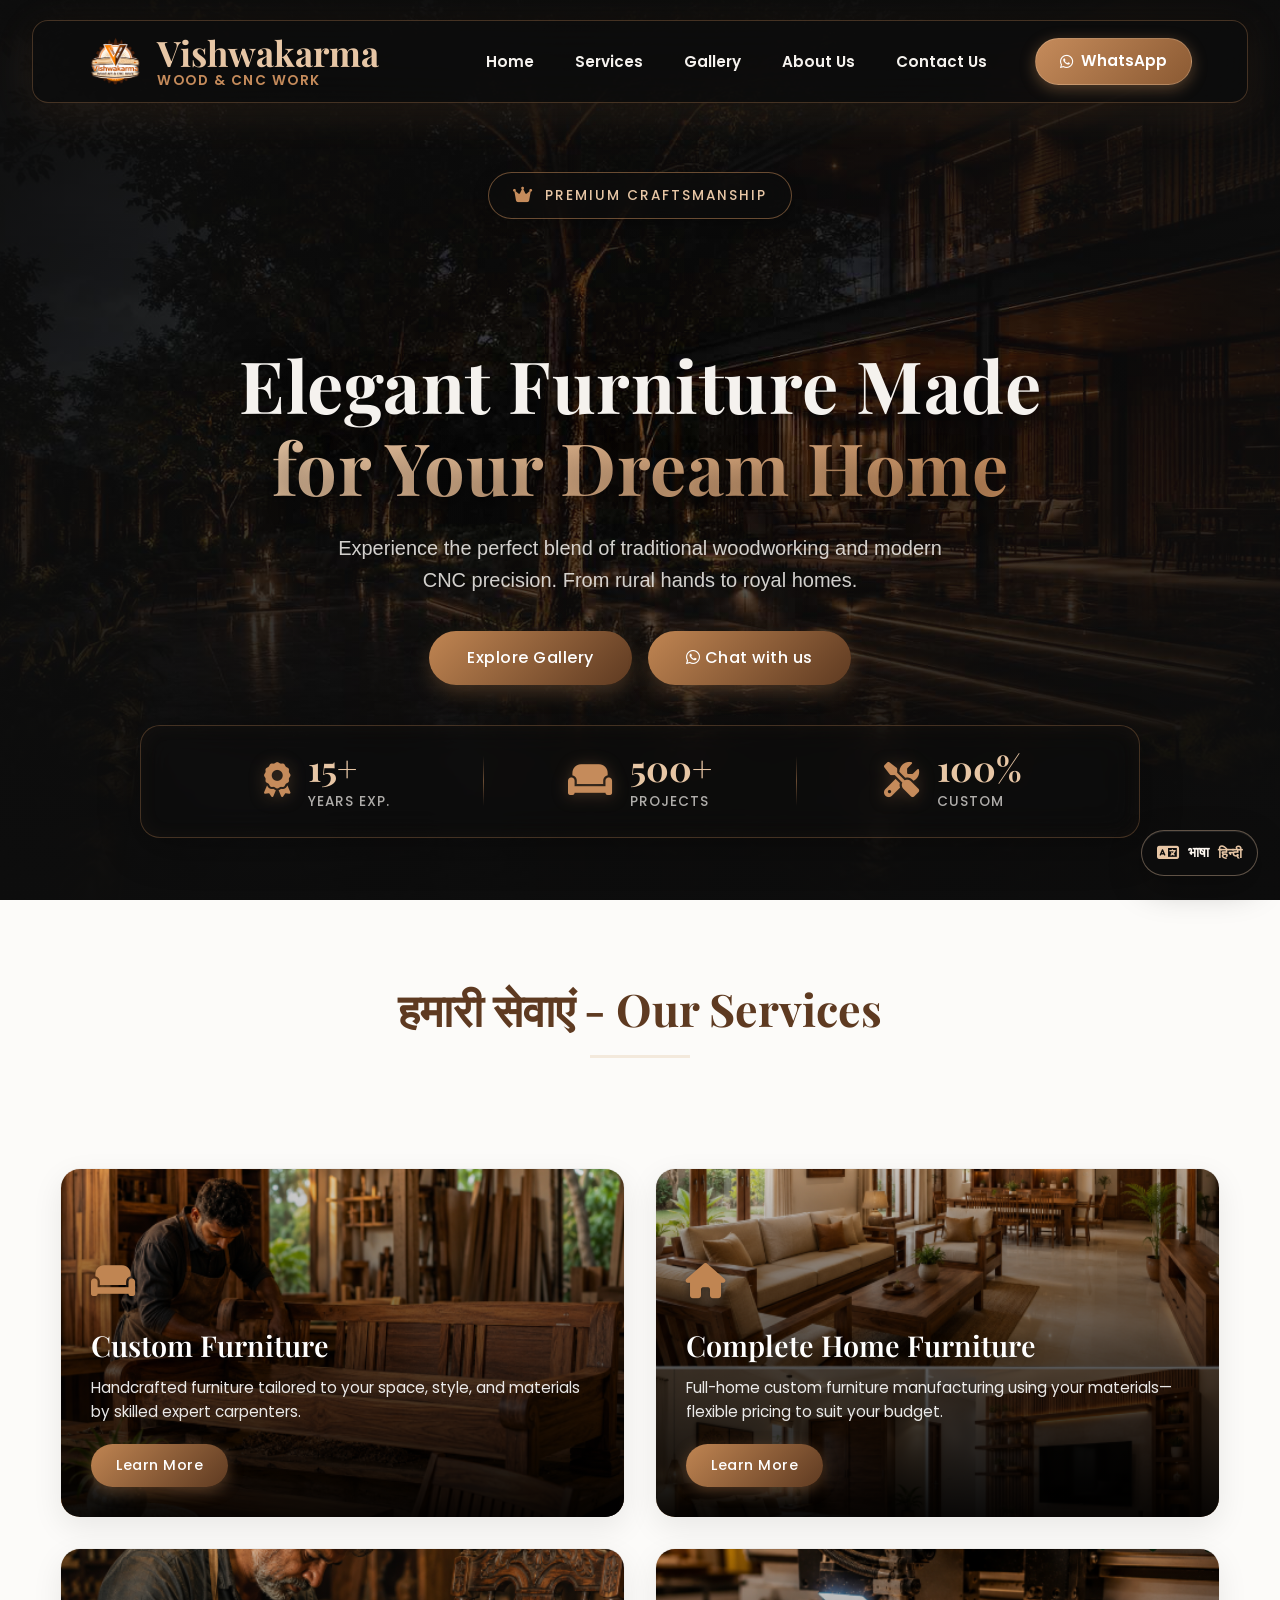
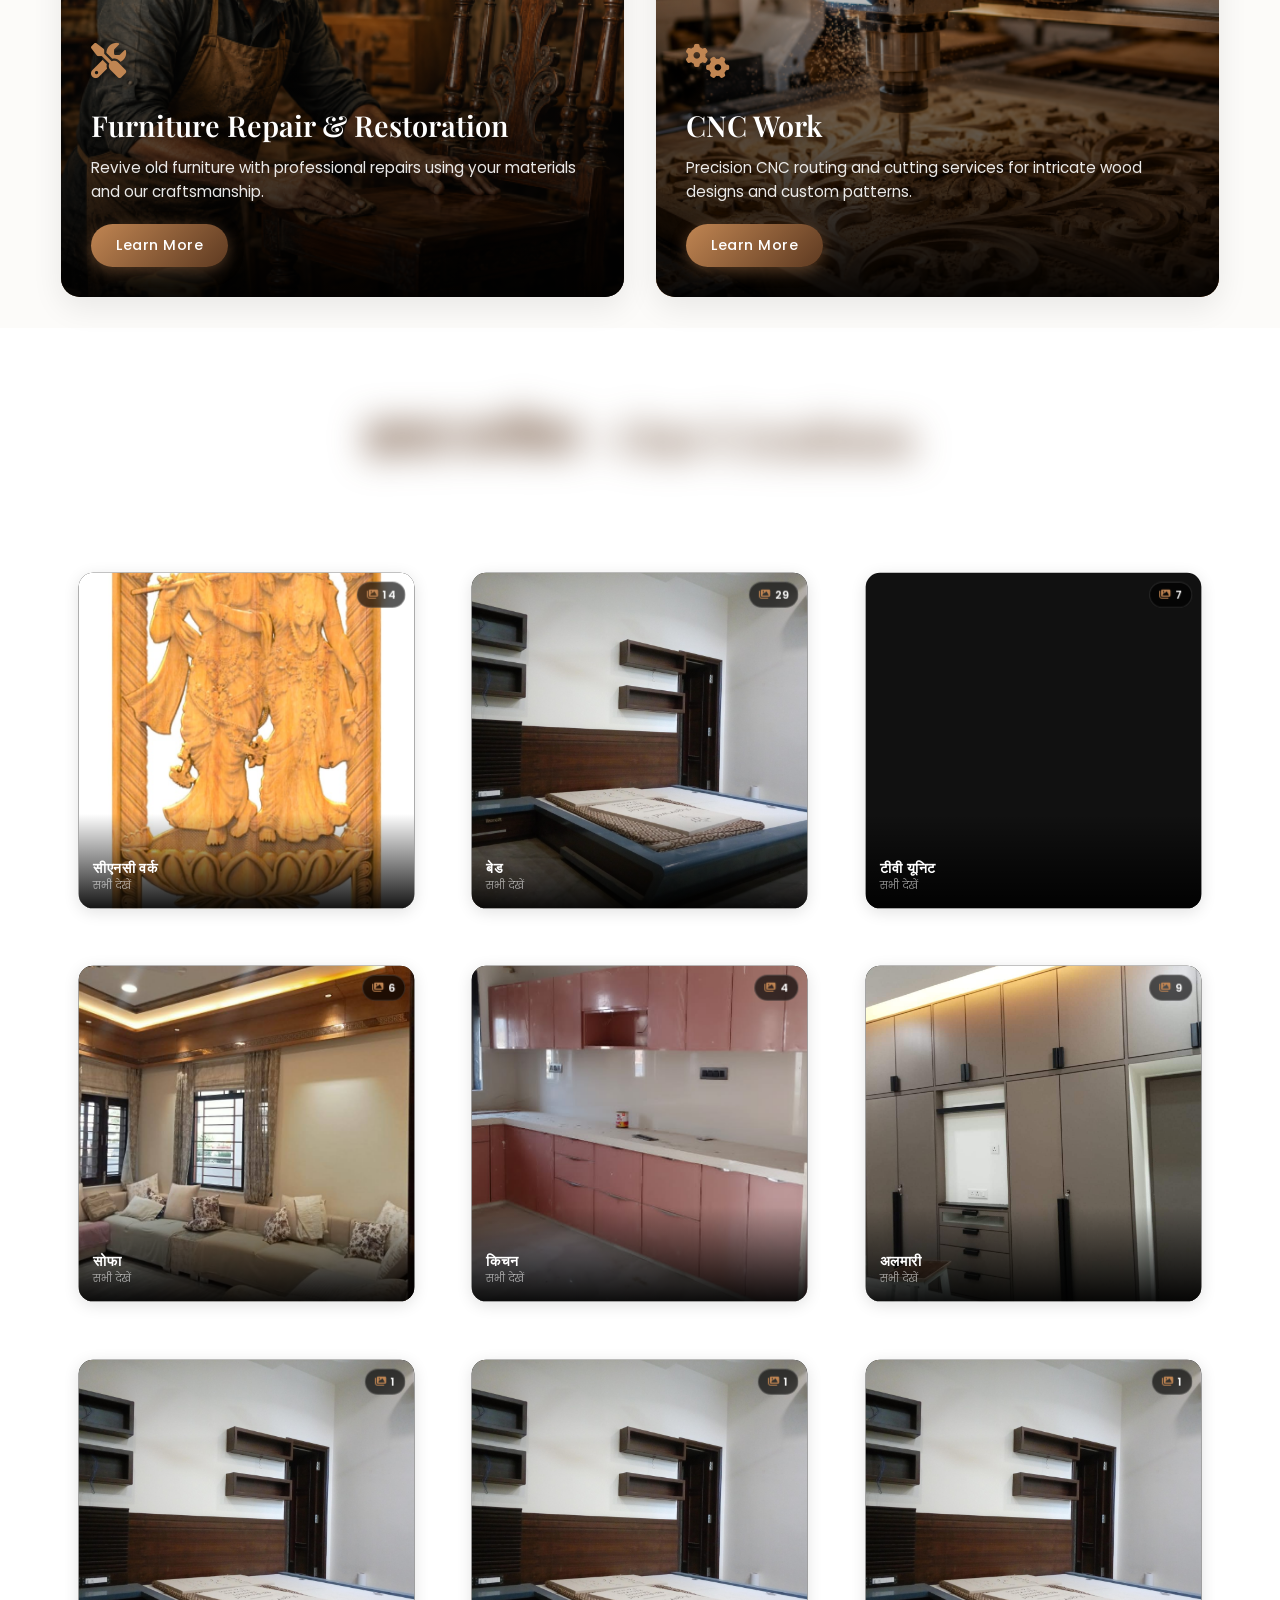
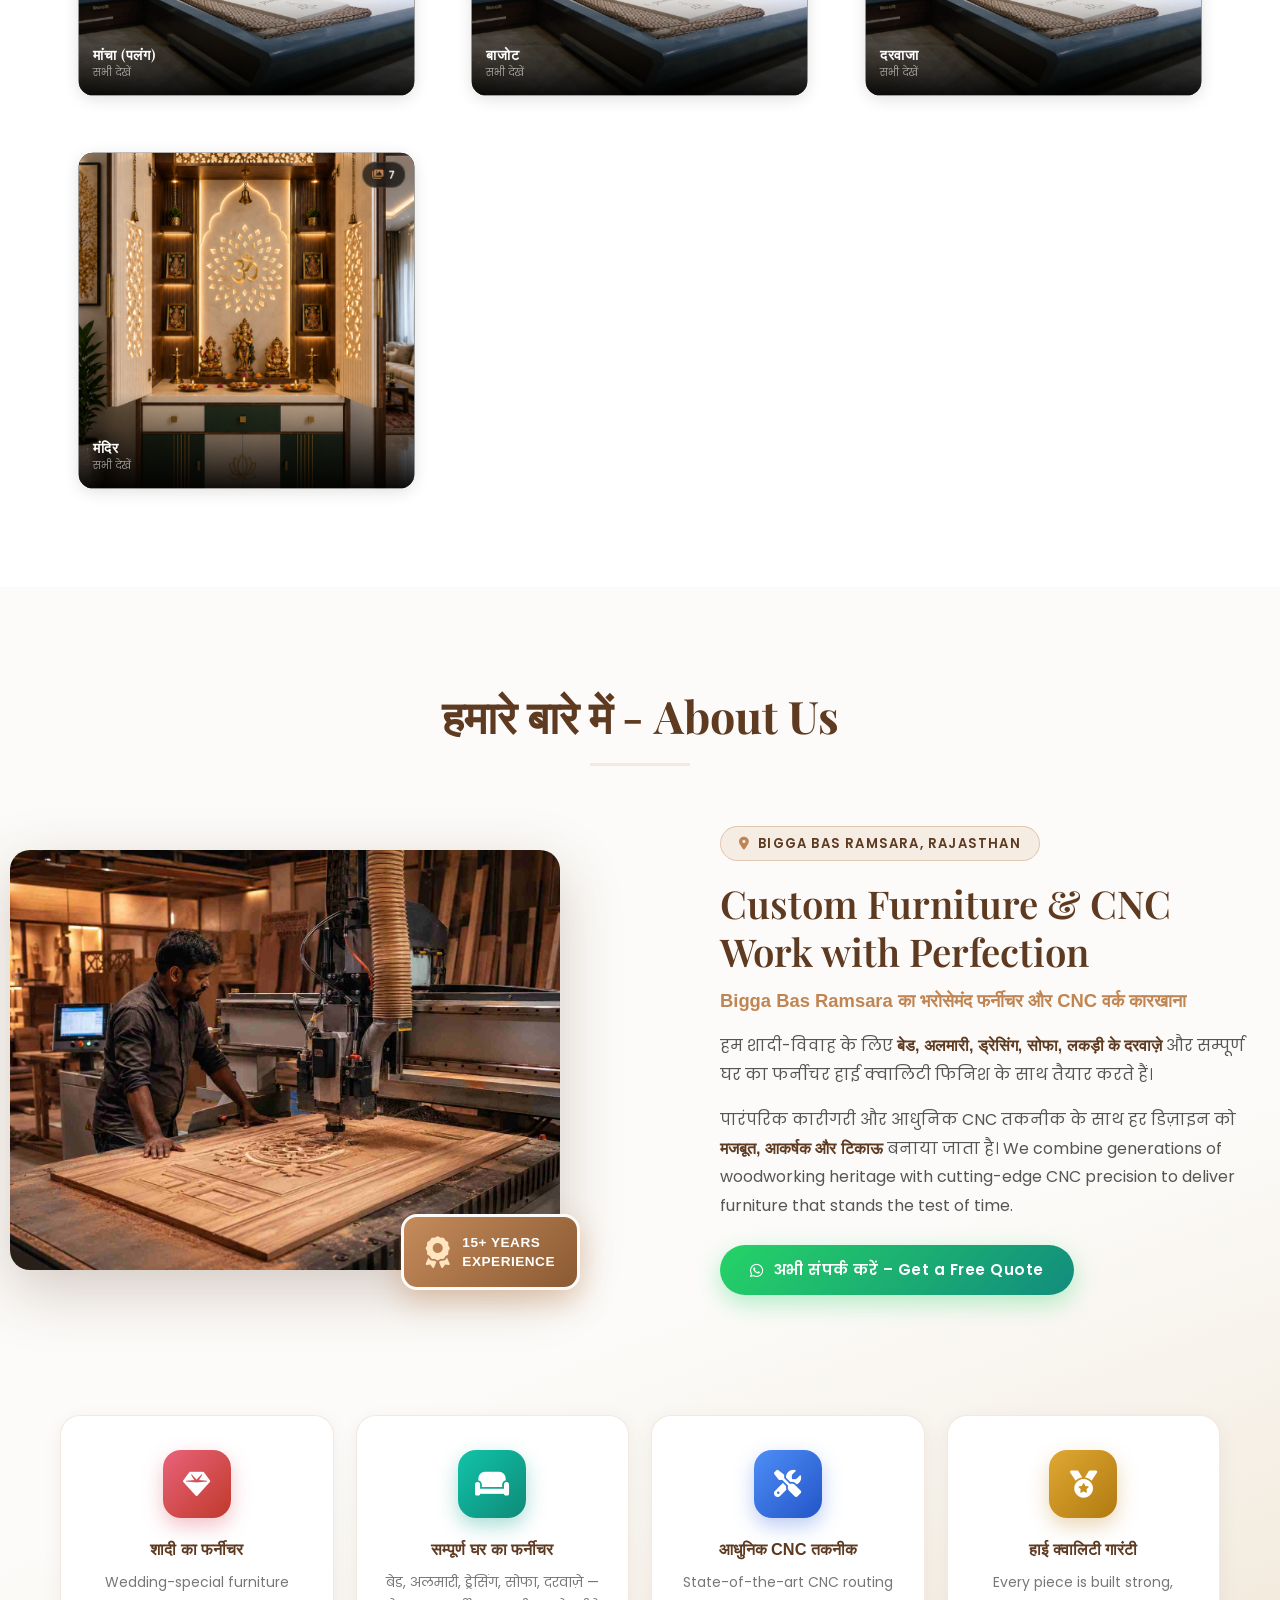
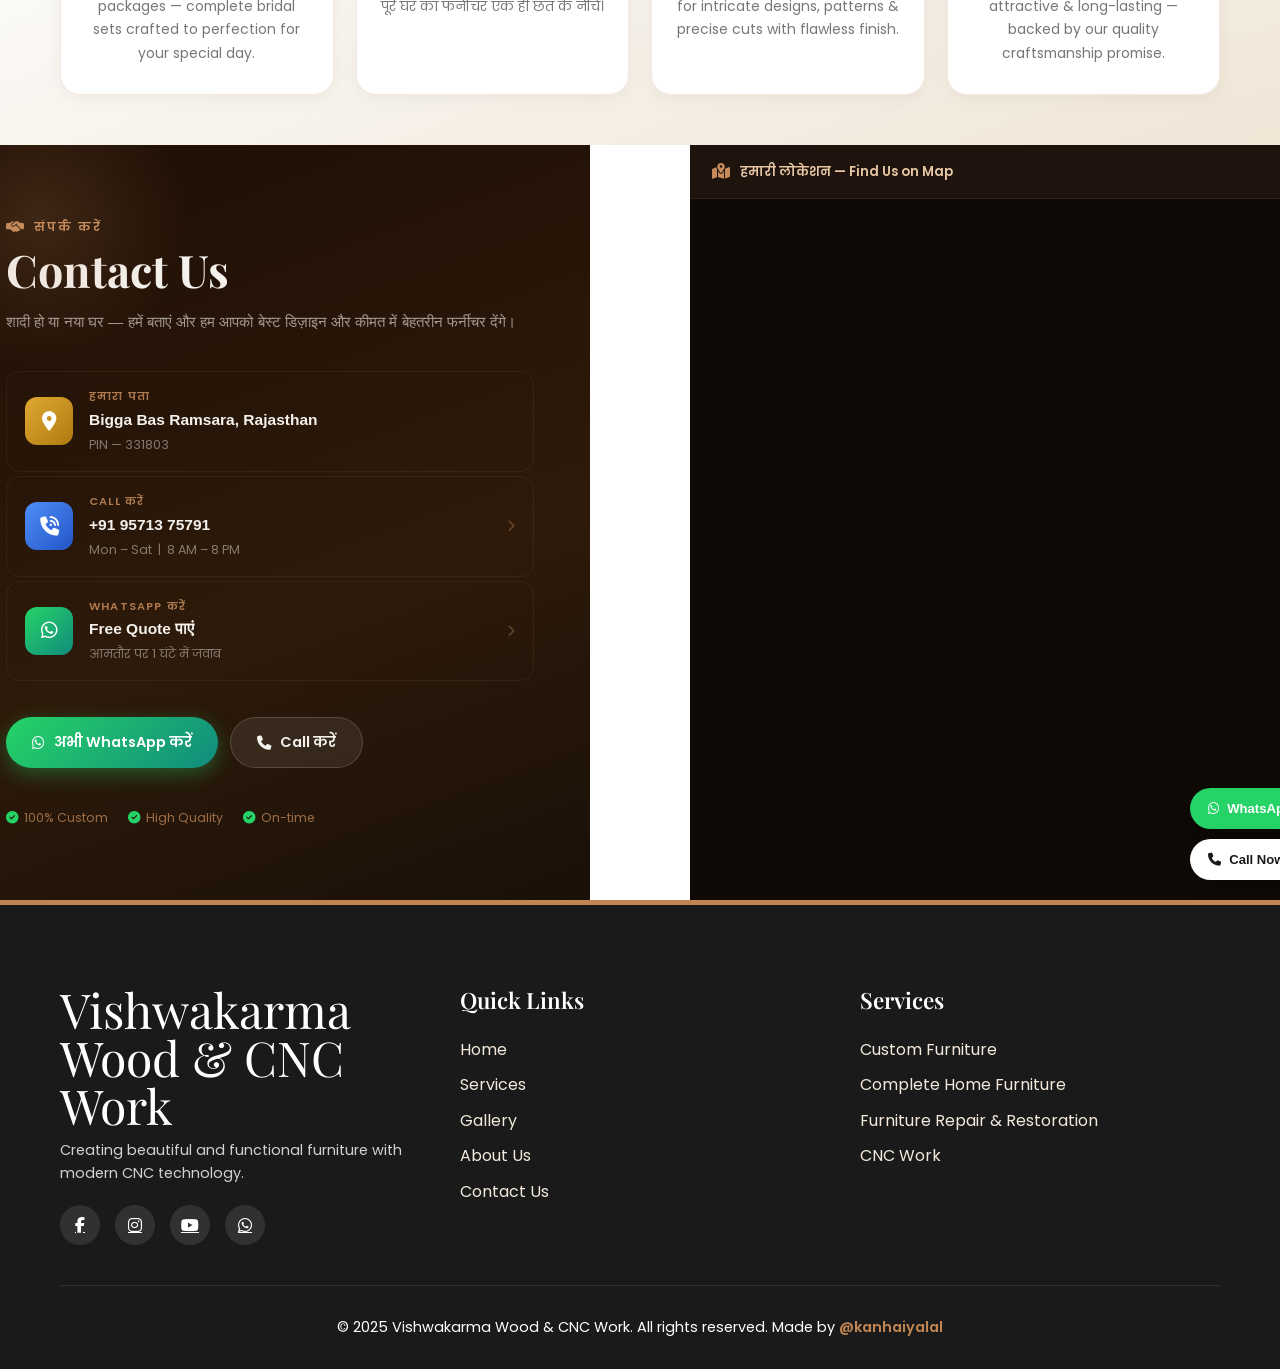
==== commit afc1103f: "ghjk" ====
--- a/index.html
+++ b/index.html
@@ -148,7 +148,7 @@
     <section class="gallery" id="gallery">
         <div class="container">
             <div class="section-title">
-                <h2 class="hindi-text animate-on-scroll fade-in">हमारा फर्नीचर - Our Creations</h2>
+                <h2 class="hindi-text animate-on-scroll gallery-title-reveal">हमारा फर्नीचर - Our Creations</h2>
             </div>
             <div class="gallery-grid">
                 <!-- Gallery items will be dynamically inserted here by JavaScript -->
--- a/style.css
+++ b/style.css
@@ -593,6 +593,105 @@
 
 .section-title h2.animated::after {
     width: 100px; 
+}
+
+.gallery .section-title {
+    perspective: 900px;
+}
+
+.gallery-title-reveal {
+    overflow: hidden;
+    opacity: 0;
+    transform: translateY(95px) scale(0.72) rotateX(72deg);
+    transform-origin: 50% 100%;
+    filter: blur(18px);
+    text-shadow: 0 0 0 rgba(192, 133, 82, 0);
+    will-change: opacity, transform, filter;
+}
+
+.gallery-title-reveal::before {
+    content: '';
+    position: absolute;
+    top: -30%;
+    bottom: -30%;
+    left: -70%;
+    width: 30%;
+    background: linear-gradient(110deg, transparent, rgba(255, 255, 255, 0.78), transparent);
+    border-radius: 999px;
+    opacity: 0;
+    transform: skewX(-18deg);
+    pointer-events: none;
+}
+
+.gallery-title-reveal::after {
+    height: 5px;
+    border-radius: 999px;
+    opacity: 0;
+    background: linear-gradient(90deg, transparent, var(--primary-color), var(--accent-color), var(--primary-color), transparent);
+    box-shadow: 0 10px 26px rgba(192, 133, 82, 0.45);
+}
+
+.gallery-title-reveal.animated {
+    animation: galleryTitleEntrance 1.05s cubic-bezier(0.16, 1, 0.3, 1) both;
+    text-shadow: 0 16px 34px rgba(192, 133, 82, 0.3);
+}
+
+.gallery-title-reveal.animated::before {
+    animation: galleryTitleSheen 0.95s ease 0.28s forwards;
+}
+
+.gallery-title-reveal.animated::after {
+    animation: galleryTitleUnderline 1.15s cubic-bezier(0.16, 1, 0.3, 1) 0.16s both;
+}
+
+@keyframes galleryTitleEntrance {
+    0% {
+        opacity: 0;
+        transform: translateY(95px) scale(0.72) rotateX(72deg);
+        filter: blur(18px);
+    }
+    42% {
+        opacity: 1;
+        transform: translateY(-18px) scale(1.1) rotateX(-9deg);
+        filter: blur(0);
+    }
+    68% {
+        transform: translateY(8px) scale(0.97) rotateX(3deg);
+    }
+    100% {
+        opacity: 1;
+        transform: translateY(0) scale(1) rotateX(0);
+        filter: blur(0);
+    }
+}
+
+@keyframes galleryTitleSheen {
+    0% {
+        left: -70%;
+        opacity: 0;
+    }
+    25% {
+        opacity: 1;
+    }
+    100% {
+        left: 125%;
+        opacity: 0;
+    }
+}
+
+@keyframes galleryTitleUnderline {
+    0% {
+        width: 0;
+        opacity: 0;
+    }
+    58% {
+        width: 220px;
+        opacity: 1;
+    }
+    100% {
+        width: 165px;
+        opacity: 1;
+    }
 }
 
 /* Mobile-First Services Sticky Stack */
@@ -2563,6 +2662,120 @@
     margin-top: 20px;
 }
 
+#google_translate_element,
+.goog-te-banner-frame,
+.goog-te-gadget,
+body > .skiptranslate {
+    display: none !important;
+}
+
+body {
+    top: 0 !important;
+}
+
+.translate-floating {
+    position: fixed;
+    right: 22px;
+    bottom: 24px;
+    z-index: 1100;
+    font-family: var(--font-body);
+}
+
+.translate-toggle {
+    display: inline-flex;
+    align-items: center;
+    gap: 9px;
+    min-height: 46px;
+    padding: 10px 15px;
+    border: 1px solid rgba(231, 198, 165, 0.38);
+    border-radius: 999px;
+    background: rgba(13, 13, 13, 0.88);
+    color: #fff9f2;
+    box-shadow: 0 12px 34px rgba(0, 0, 0, 0.28), inset 0 1px 0 rgba(255, 255, 255, 0.08);
+    backdrop-filter: blur(18px);
+    -webkit-backdrop-filter: blur(18px);
+    cursor: pointer;
+    transition: transform 0.25s ease, border-color 0.25s ease, box-shadow 0.25s ease;
+}
+
+.translate-toggle:hover,
+.translate-toggle:focus-visible {
+    transform: translateY(-2px);
+    border-color: rgba(231, 198, 165, 0.75);
+    box-shadow: 0 16px 38px rgba(0, 0, 0, 0.34), 0 0 22px rgba(197, 139, 91, 0.24);
+    outline: none;
+}
+
+.translate-toggle i {
+    color: #e7c6a5;
+    font-size: 1.1rem;
+}
+
+.translate-toggle span {
+    font-size: 0.86rem;
+    font-weight: 600;
+    line-height: 1;
+}
+
+.translate-toggle strong {
+    color: #e7c6a5;
+    font-size: 0.88rem;
+    line-height: 1;
+}
+
+.translate-menu {
+    position: absolute;
+    right: 0;
+    bottom: calc(100% + 10px);
+    min-width: 160px;
+    padding: 8px;
+    border: 1px solid rgba(231, 198, 165, 0.26);
+    border-radius: 14px;
+    background: rgba(22, 16, 12, 0.96);
+    box-shadow: 0 18px 42px rgba(0, 0, 0, 0.36);
+    opacity: 0;
+    pointer-events: none;
+    transform: translateY(8px);
+    transition: opacity 0.2s ease, transform 0.2s ease;
+}
+
+.translate-floating.is-open .translate-menu {
+    opacity: 1;
+    pointer-events: auto;
+    transform: translateY(0);
+}
+
+.translate-menu button {
+    width: 100%;
+    display: flex;
+    align-items: center;
+    justify-content: space-between;
+    padding: 10px 12px;
+    border: 0;
+    border-radius: 10px;
+    background: transparent;
+    color: #fff9f2;
+    font: 600 0.92rem/1 var(--font-body);
+    cursor: pointer;
+    text-align: left;
+}
+
+.translate-menu button:hover,
+.translate-menu button:focus-visible {
+    background: rgba(197, 139, 91, 0.2);
+    outline: none;
+}
+
+.translate-menu button.is-active {
+    color: #1a1a1a;
+    background: linear-gradient(135deg, #e7c6a5, #c58b5b);
+}
+
+.translate-menu button.is-active::after {
+    content: '\2713';
+    font-weight: 800;
+}
+
 @media (max-width: 768px) {
     .service-detail {
         padding-top: 140px;
@@ -2672,4 +2885,18 @@
     body {
         padding-bottom: 60px; /* Space for the bottom bar */
     }
-}
+
+    .translate-floating {
+        right: 14px;
+        bottom: 82px;
+    }
+
+    .translate-toggle {
+        min-height: 42px;
+        padding: 9px 12px;
+    }
+
+    .translate-toggle span {
+        display: none;
+    }
+}
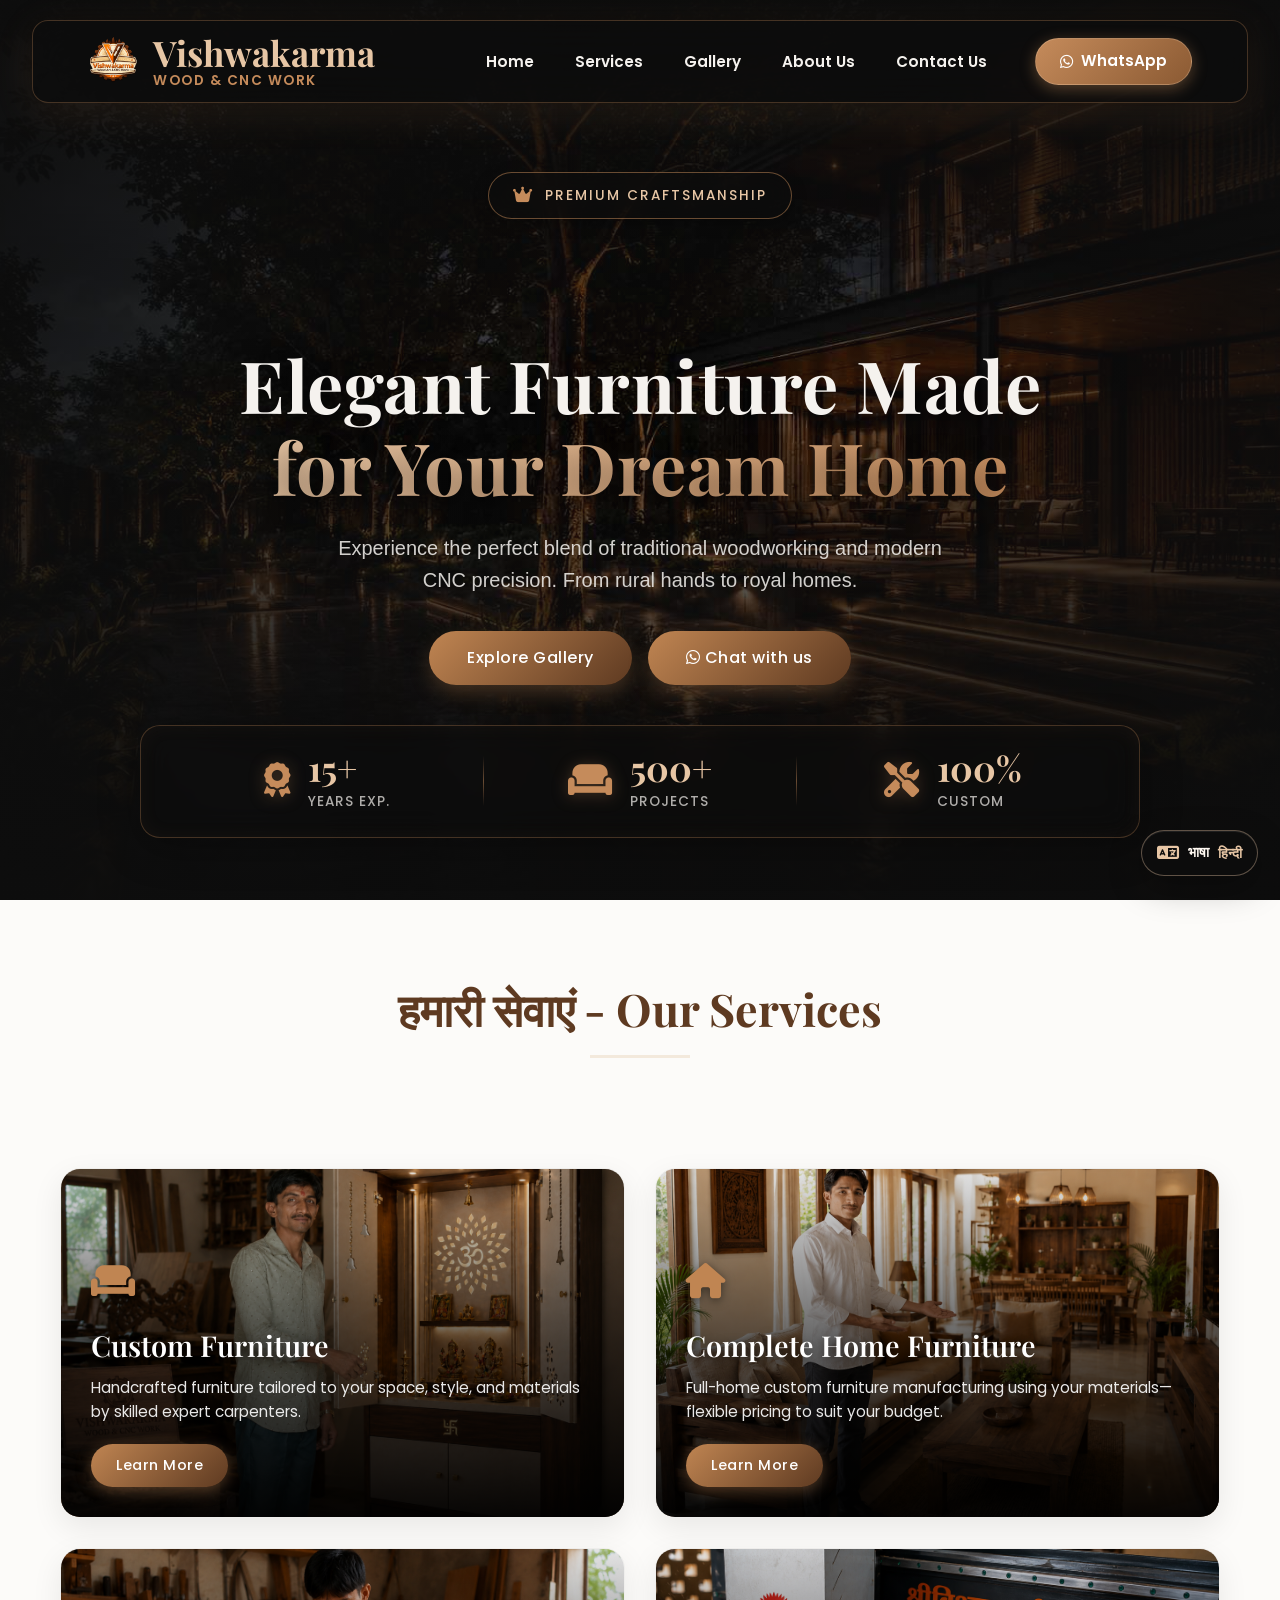
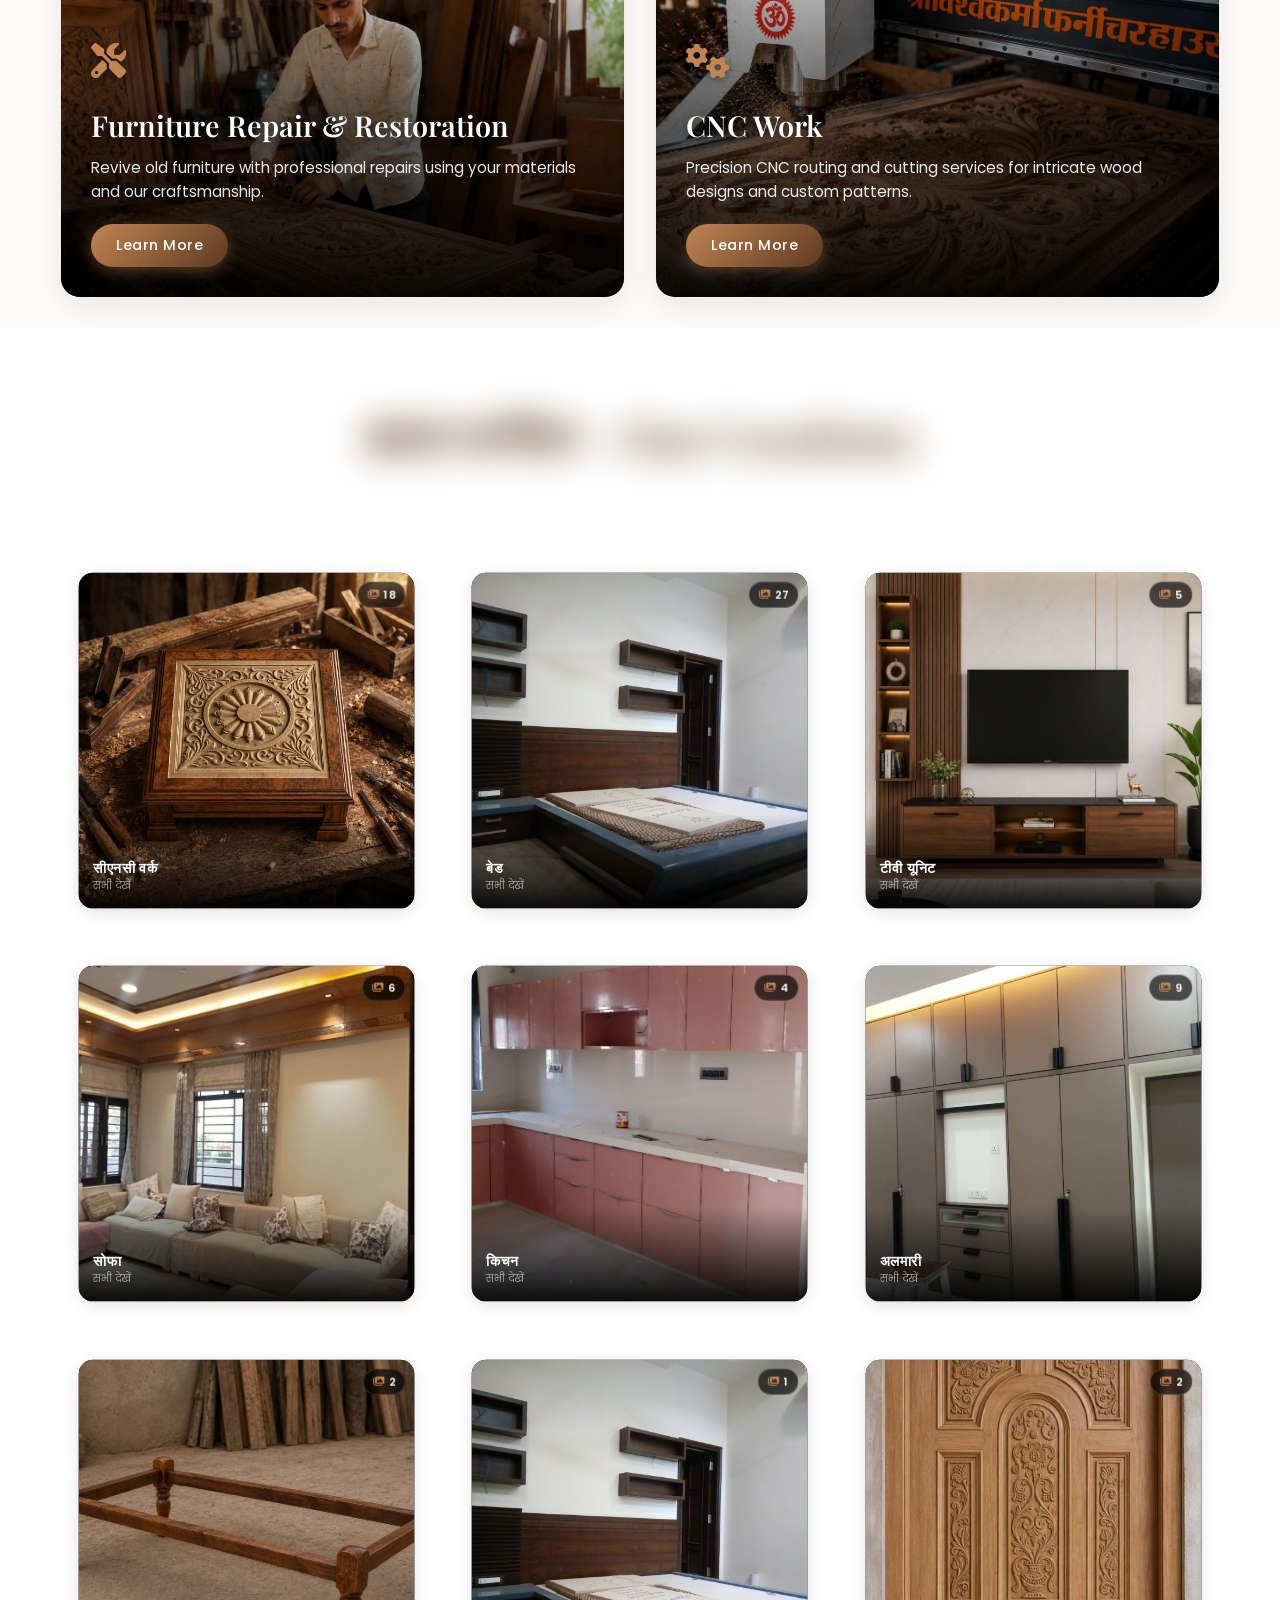
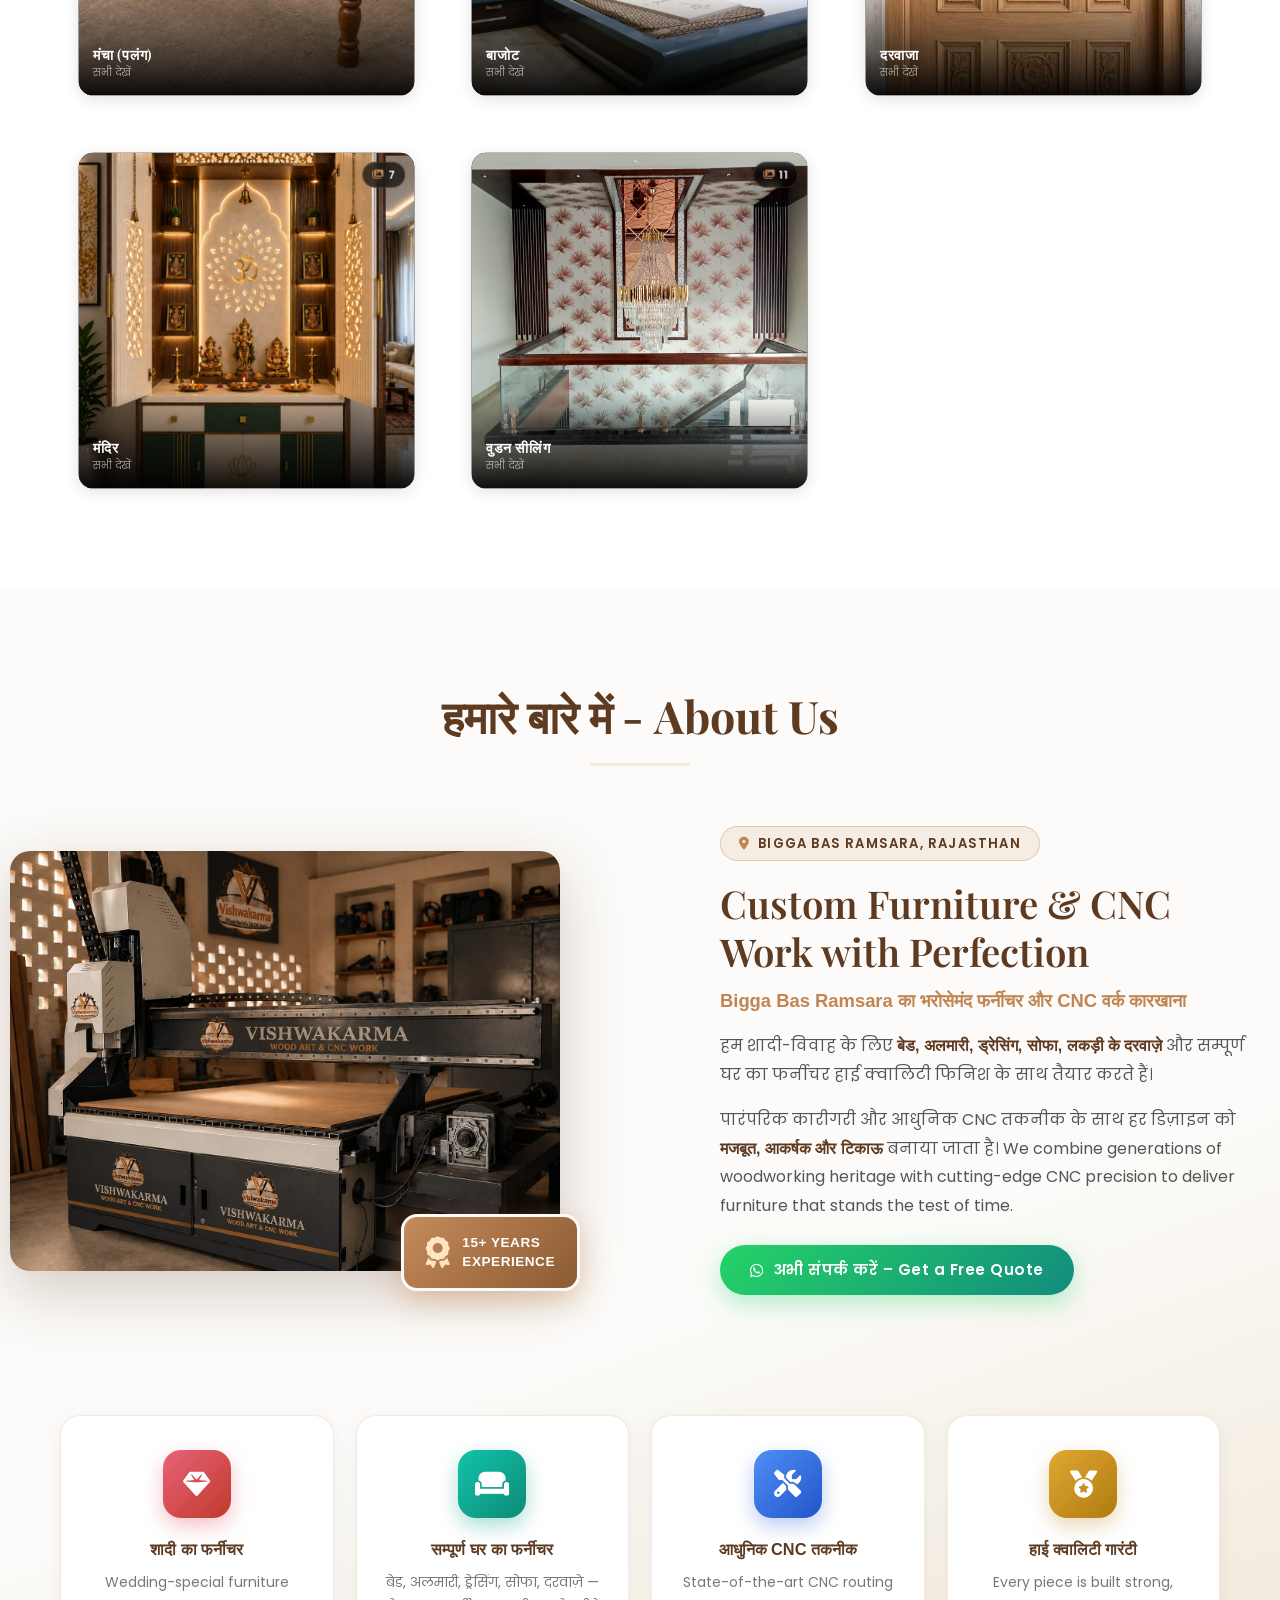
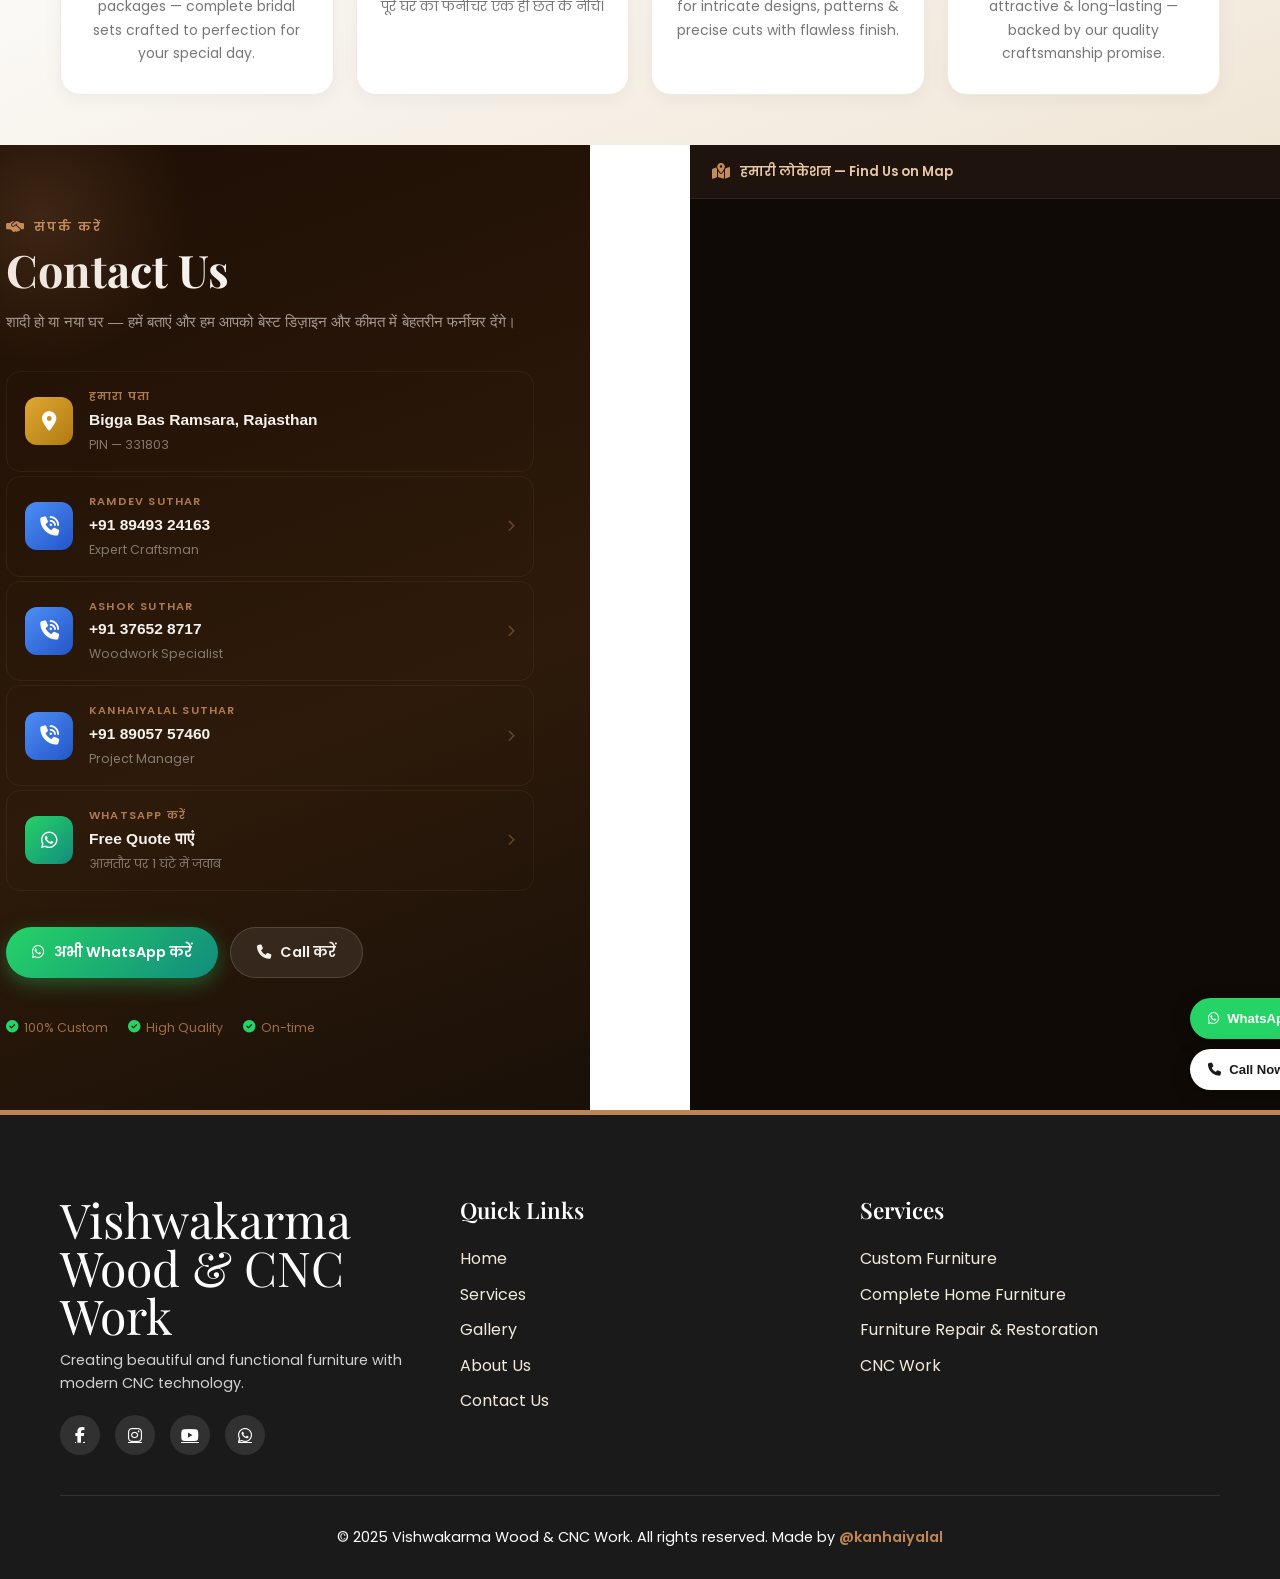
==== commit 97e3428c: "hjk" ====
--- a/index.html
+++ b/index.html
@@ -257,14 +257,37 @@
                             <span>PIN — 331803</span>
                         </div>
                     </div>
-                    <a href="tel:+919571375791" class="cl-info-row cl-info-row--link">
+                    <!-- Main contact is now WhatsApp only -->
+                    <a href="tel:+918949324163" class="cl-info-row cl-info-row--link">
                         <div class="cl-info-icon cl-ic--blue">
                             <i class="fas fa-phone-volume"></i>
                         </div>
                         <div class="cl-info-text">
-                            <span class="cl-info-label">Call करें</span>
-                            <strong>+91 95713 75791</strong>
-                            <span>Mon – Sat &nbsp;|&nbsp; 8 AM – 8 PM</span>
+                            <span class="cl-info-label">Ramdev Suthar</span>
+                            <strong>+91 89493 24163</strong>
+                            <span>Expert Craftsman</span>
+                        </div>
+                        <i class="fas fa-chevron-right cl-chevron"></i>
+                    </a>
+                    <a href="tel:+91376528717" class="cl-info-row cl-info-row--link">
+                        <div class="cl-info-icon cl-ic--blue">
+                            <i class="fas fa-phone-volume"></i>
+                        </div>
+                        <div class="cl-info-text">
+                            <span class="cl-info-label">Ashok Suthar</span>
+                            <strong>+91 37652 8717</strong>
+                            <span>Woodwork Specialist</span>
+                        </div>
+                        <i class="fas fa-chevron-right cl-chevron"></i>
+                    </a>
+                    <a href="tel:+918905757460" class="cl-info-row cl-info-row--link">
+                        <div class="cl-info-icon cl-ic--blue">
+                            <i class="fas fa-phone-volume"></i>
+                        </div>
+                        <div class="cl-info-text">
+                            <span class="cl-info-label">Kanhaiyalal Suthar</span>
+                            <strong>+91 89057 57460</strong>
+                            <span>Project Manager</span>
                         </div>
                         <i class="fas fa-chevron-right cl-chevron"></i>
                     </a>
@@ -287,7 +310,7 @@
                         <i class="fab fa-whatsapp"></i>
                         अभी WhatsApp करें
                     </a>
-                    <a href="tel:+919571375791" class="cl-btn cl-btn--call">
+                    <a href="tel:+918905757460" class="cl-btn cl-btn--call">
                         <i class="fas fa-phone"></i>
                         Call करें
                     </a>
@@ -320,7 +343,7 @@
                     <a href="https://wa.me/919571375791" target="_blank" class="cr-badge cr-badge--wa">
                         <i class="fab fa-whatsapp"></i> WhatsApp
                     </a>
-                    <a href="tel:+919571375791" class="cr-badge cr-badge--call">
+                    <a href="tel:+918905757460" class="cr-badge cr-badge--call">
                         <i class="fas fa-phone"></i> Call Now
                     </a>
                 </div>
--- a/style.css
+++ b/style.css
@@ -2609,57 +2609,309 @@
 
 /* Styles for Service Detail Pages */
 .service-detail {
-    padding: 160px 0 80px;
-    background-color: var(--white-color); 
+    padding: 155px 0 90px;
+    background:
+        radial-gradient(circle at 12% 4%, rgba(15, 118, 110, 0.12), transparent 28rem),
+        radial-gradient(circle at 86% 12%, rgba(192, 133, 82, 0.18), transparent 24rem),
+        linear-gradient(180deg, #fffaf4 0%, #fcfbf9 48%, #f2ece3 100%);
+    overflow: hidden;
+    position: relative;
+}
+
+.service-detail::before {
+    content: '';
+    position: absolute;
+    inset: 0;
+    background:
+        linear-gradient(135deg, rgba(94, 58, 33, 0.08), transparent 40%),
+        linear-gradient(315deg, rgba(15, 118, 110, 0.08), transparent 38%);
+    pointer-events: none;
+}
+
+.service-detail .container {
+    position: relative;
+    z-index: 1;
+}
+
+.service-detail .section-title {
+    max-width: 900px;
+    margin: 0 0 34px;
+    text-align: left;
 }
 
 .service-detail .section-title h2 {
     font-family: var(--font-heading);
-    font-size: 2.5rem; 
-    color: var(--accent-color); 
+    font-size: 3.15rem;
+    color: var(--accent-color);
+    line-height: 1.12;
+}
+
+.service-detail .section-title h2::after {
+    left: 0;
+    transform: none;
+    width: 120px;
+    background: linear-gradient(90deg, var(--primary-color), #0f766e);
 }
 
 .service-content {
     display: grid;
-    grid-template-columns: 1fr 1fr;
-    gap: 40px;
-    align-items: center;
-    margin-top: 40px; 
+    grid-template-columns: minmax(0, 0.95fr) minmax(0, 1.05fr);
+    gap: clamp(28px, 4vw, 58px);
+    align-items: center;
+    margin-top: 18px;
+}
+
+.service-image {
+    position: relative;
+    height: 500px;
+}
+
+.service-image::before {
+    content: '';
+    position: absolute;
+    inset: 22px -18px -18px 22px;
+    border: 1px solid rgba(15, 118, 110, 0.28);
+    border-radius: 8px;
 }
 
 .service-image img {
+    position: relative;
     width: 100%;
-    height: auto;
+    height: 100%;
+    object-fit: cover;
     border-radius: 8px;
-    box-shadow: 0 5px 15px rgba(0, 0, 0, 0.1);
+    box-shadow: 0 24px 60px rgba(26, 26, 26, 0.18);
+    display: block;
 }
 
 .service-text h3 {
     font-family: var(--font-heading);
-    font-size: 2.2rem; 
+    font-size: 2.65rem;
     margin-bottom: 20px;
-    color: var(--primary-color); 
+    color: var(--dark-color);
 }
 
 .service-text p {
     font-family: var(--font-body);
     margin-bottom: 15px;
     line-height: 1.7;
+    font-size: 1.02rem;
+    color: rgba(26, 26, 26, 0.78);
 }
 
 .service-text ul {
-    list-style: disc;
-    margin-left: 20px;
-    margin-bottom: 20px;
-    font-family: var(--font-body);
+    list-style: none;
+    margin: 20px 0;
+    font-family: var(--font-body);
+    display: grid;
+    gap: 12px;
 }
 
 .service-text ul li {
+    margin: 0;
+    padding: 13px 15px;
+    border-left: 3px solid #0f766e;
+    border-radius: 8px;
+    background: rgba(255, 255, 255, 0.72);
+    box-shadow: 0 8px 24px rgba(94, 58, 33, 0.07);
+}
+
+.service-feature-list {
+    display: grid;
+    grid-template-columns: repeat(2, minmax(0, 1fr));
+    gap: 12px;
+    margin: 24px 0 28px;
+}
+
+.service-feature-list span {
+    display: flex;
+    align-items: center;
+    gap: 10px;
+    min-height: 52px;
+    padding: 12px 14px;
+    border: 1px solid rgba(94, 58, 33, 0.12);
+    border-left: 3px solid #0f766e;
+    border-radius: 8px;
+    background: rgba(255, 255, 255, 0.74);
+    color: var(--accent-color);
+    font-size: 0.92rem;
+    font-weight: 600;
+    box-shadow: 0 8px 24px rgba(94, 58, 33, 0.07);
+}
+
+.service-feature-list i {
+    color: #0f766e;
+    font-size: 1rem;
+}
+
+.service-actions {
+    display: flex;
+    flex-wrap: wrap;
+    gap: 12px;
+    margin-top: 26px;
+}
+
+.service-actions .btn {
+    margin: 0;
+}
+
+.service-link-btn {
+    display: inline-flex;
+    align-items: center;
+    gap: 9px;
+    padding: 13px 20px;
+    border-radius: 30px;
+    color: var(--accent-color);
+    background: rgba(255, 255, 255, 0.7);
+    border: 1px solid rgba(94, 58, 33, 0.16);
+    text-decoration: none;
+    font-weight: 600;
+    transition: transform 0.25s ease, background-color 0.25s ease, border-color 0.25s ease;
+}
+
+.service-link-btn:hover {
+    transform: translateY(-3px);
+    background: var(--white-color);
+    border-color: rgba(15, 118, 110, 0.34);
+}
+
+.service-showcase {
+    margin-top: 78px;
+}
+
+.service-showcase-header {
+    display: flex;
+    align-items: end;
+    justify-content: space-between;
+    gap: 24px;
+    margin-bottom: 24px;
+}
+
+.service-eyebrow {
+    display: inline-flex;
+    align-items: center;
+    gap: 8px;
     margin-bottom: 8px;
-}
-
-.service-text .btn {
-    margin-top: 20px;
+    color: #0f766e;
+    font-size: 0.82rem;
+    font-weight: 700;
+    letter-spacing: 0;
+    text-transform: uppercase;
+}
+
+.service-eyebrow::before {
+    content: '';
+    width: 28px;
+    height: 2px;
+    background: #0f766e;
+}
+
+.service-showcase-header h3 {
+    margin: 0;
+    color: var(--dark-color);
+    font-family: var(--font-heading);
+    font-size: 2.35rem;
+}
+
+.service-showcase-header p {
+    max-width: 420px;
+    margin: 0;
+    color: rgba(26, 26, 26, 0.68);
+}
+
+.service-photo-grid {
+    display: grid;
+    grid-template-columns: repeat(4, minmax(0, 1fr));
+    grid-auto-rows: 190px;
+    gap: 16px;
+}
+
+.service-photo {
+    position: relative;
+    min-width: 0;
+    min-height: 0;
+    margin: 0;
+    overflow: hidden;
+    border-radius: 8px;
+    background: var(--dark-color);
+    box-shadow: 0 16px 34px rgba(26, 26, 26, 0.14);
+}
+
+.service-photo--large {
+    grid-column: span 2;
+    grid-row: span 2;
+}
+
+.service-photo--wide {
+    grid-column: span 2;
+}
+
+.service-photo img {
+    width: 100%;
+    height: 100%;
+    object-fit: cover;
+    display: block;
+    transition: transform 0.55s ease;
+}
+
+.service-photo:hover img {
+    transform: scale(1.06);
+}
+
+.service-photo figcaption {
+    position: absolute;
+    left: 12px;
+    right: 12px;
+    bottom: 12px;
+    padding: 9px 11px;
+    border-radius: 6px;
+    background: rgba(13, 13, 13, 0.68);
+    color: var(--white-color);
+    font-size: 0.83rem;
+    font-weight: 600;
+    line-height: 1.3;
+    backdrop-filter: blur(10px);
+    -webkit-backdrop-filter: blur(10px);
+}
+
+.service-proof-grid {
+    display: grid;
+    grid-template-columns: repeat(3, minmax(0, 1fr));
+    gap: 16px;
+    margin-top: 42px;
+}
+
+.service-proof-card {
+    padding: 22px;
+    border-radius: 8px;
+    background: rgba(255, 255, 255, 0.78);
+    border: 1px solid rgba(94, 58, 33, 0.12);
+    box-shadow: 0 14px 32px rgba(94, 58, 33, 0.08);
+}
+
+.service-proof-card i {
+    width: 42px;
+    height: 42px;
+    display: inline-flex;
+    align-items: center;
+    justify-content: center;
+    margin-bottom: 16px;
+    border-radius: 50%;
+    color: var(--white-color);
+    background: linear-gradient(135deg, #0f766e, var(--primary-color));
+}
+
+.service-proof-card h4 {
+    margin-bottom: 8px;
+    color: var(--accent-color);
+    font-size: 1.05rem;
+}
+
+.service-proof-card p {
+    margin: 0;
+    color: rgba(26, 26, 26, 0.68);
+    font-size: 0.92rem;
+    line-height: 1.6;
 }
 
 #google_translate_element,
@@ -2778,20 +3030,88 @@
 
 @media (max-width: 768px) {
     .service-detail {
-        padding-top: 140px;
+        padding: 132px 0 74px;
+    }
+
+    .service-detail .section-title {
+        margin-bottom: 26px;
     }
 
     .service-detail .section-title h2 {
         font-size: 2rem;
     }
+
     .service-content {
-        grid-template-columns: 1fr; 
-    }
+        grid-template-columns: 1fr;
+        gap: 30px;
+    }
+
     .service-image {
-        margin-bottom: 30px;
-    }
+        height: 320px;
+    }
+
+    .service-image::before {
+        inset: 14px -10px -10px 14px;
+    }
+
     .service-text h3 {
         font-size: 1.8rem;
+    }
+
+    .service-feature-list,
+    .service-proof-grid {
+        grid-template-columns: 1fr;
+    }
+
+    .service-actions {
+        flex-direction: column;
+        align-items: stretch;
+    }
+
+    .service-actions .btn,
+    .service-link-btn {
+        justify-content: center;
+        text-align: center;
+    }
+
+    .service-showcase {
+        margin-top: 54px;
+    }
+
+    .service-showcase-header {
+        display: block;
+    }
+
+    .service-showcase-header p {
+        margin-top: 10px;
+    }
+
+    .service-photo-grid {
+        grid-template-columns: 1fr 1fr;
+        grid-auto-rows: 150px;
+        gap: 12px;
+    }
+
+    .service-photo--large,
+    .service-photo--wide {
+        grid-column: span 2;
+        grid-row: span 1;
+    }
+
+    .service-photo figcaption {
+        font-size: 0.76rem;
+    }
+}
+
+@media (max-width: 480px) {
+    .service-photo-grid {
+        grid-template-columns: 1fr;
+        grid-auto-rows: 220px;
+    }
+
+    .service-photo--large,
+    .service-photo--wide {
+        grid-column: span 1;
     }
 }
 
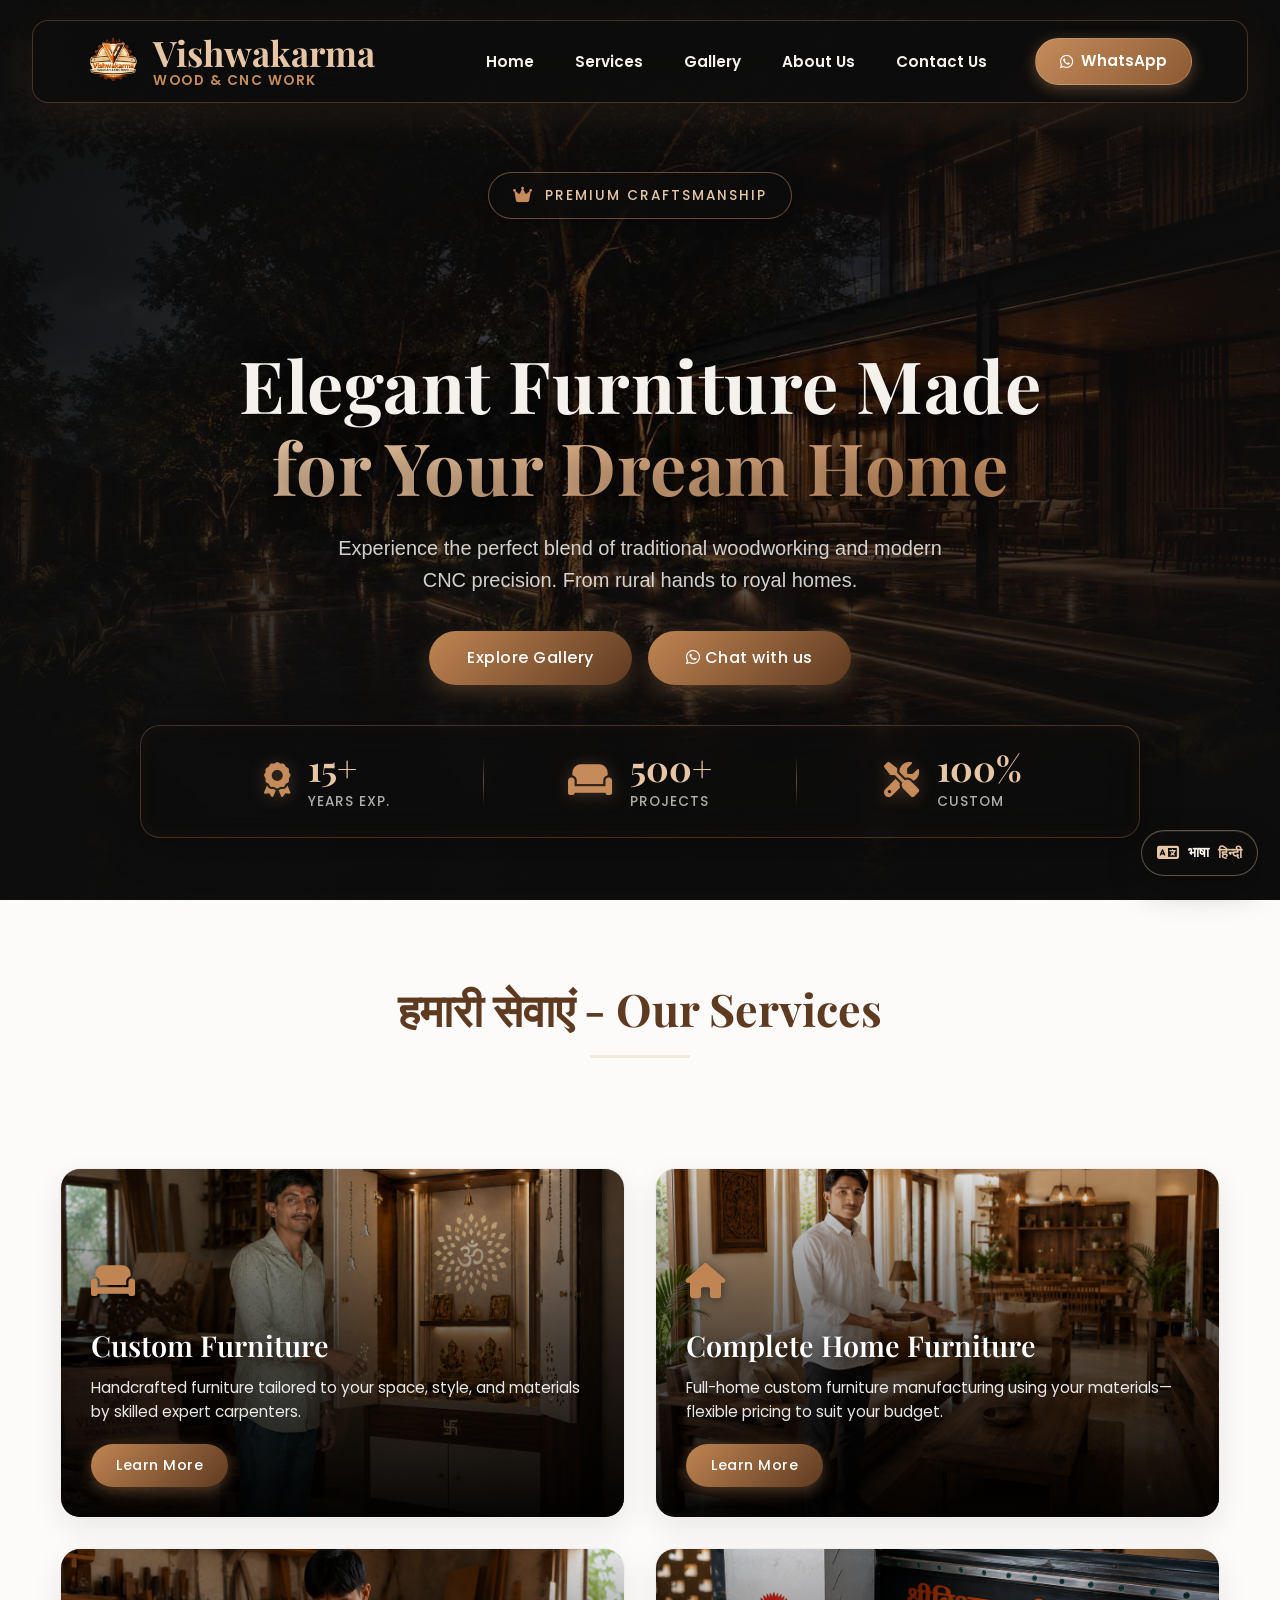
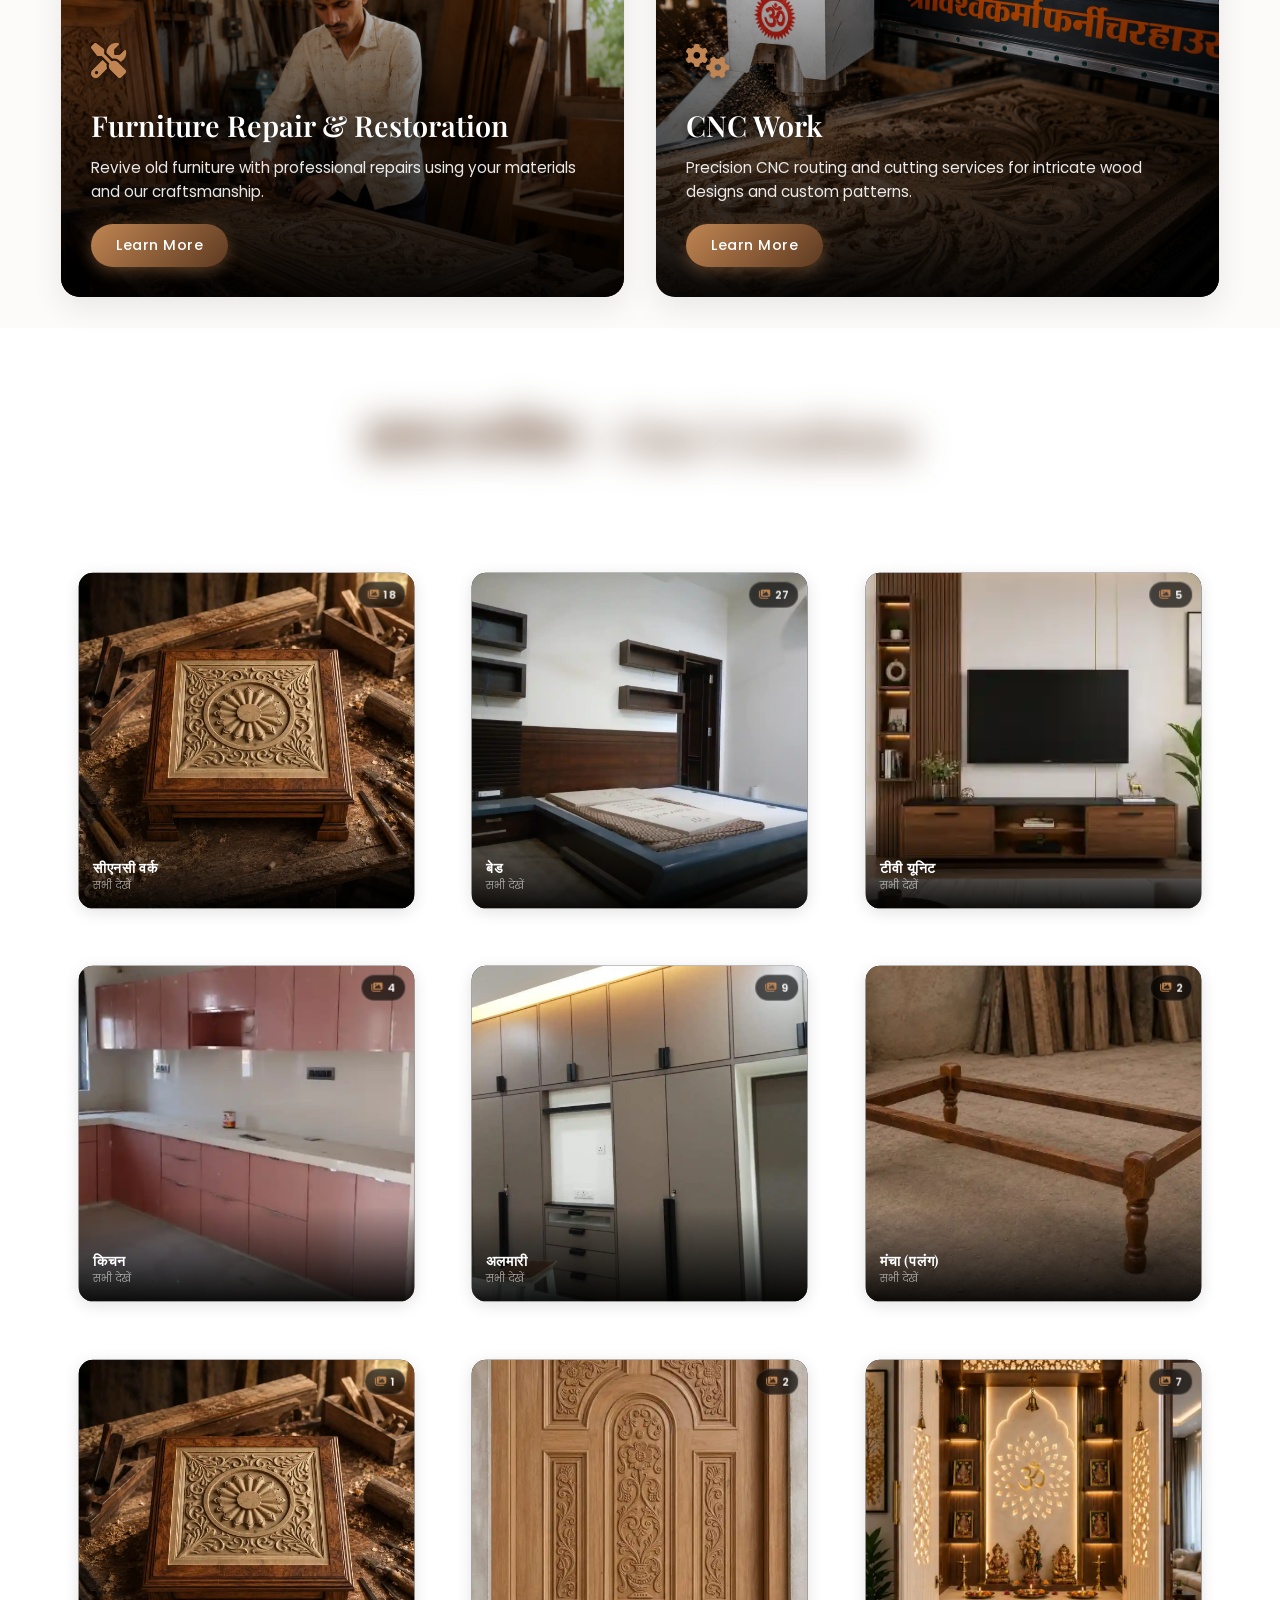
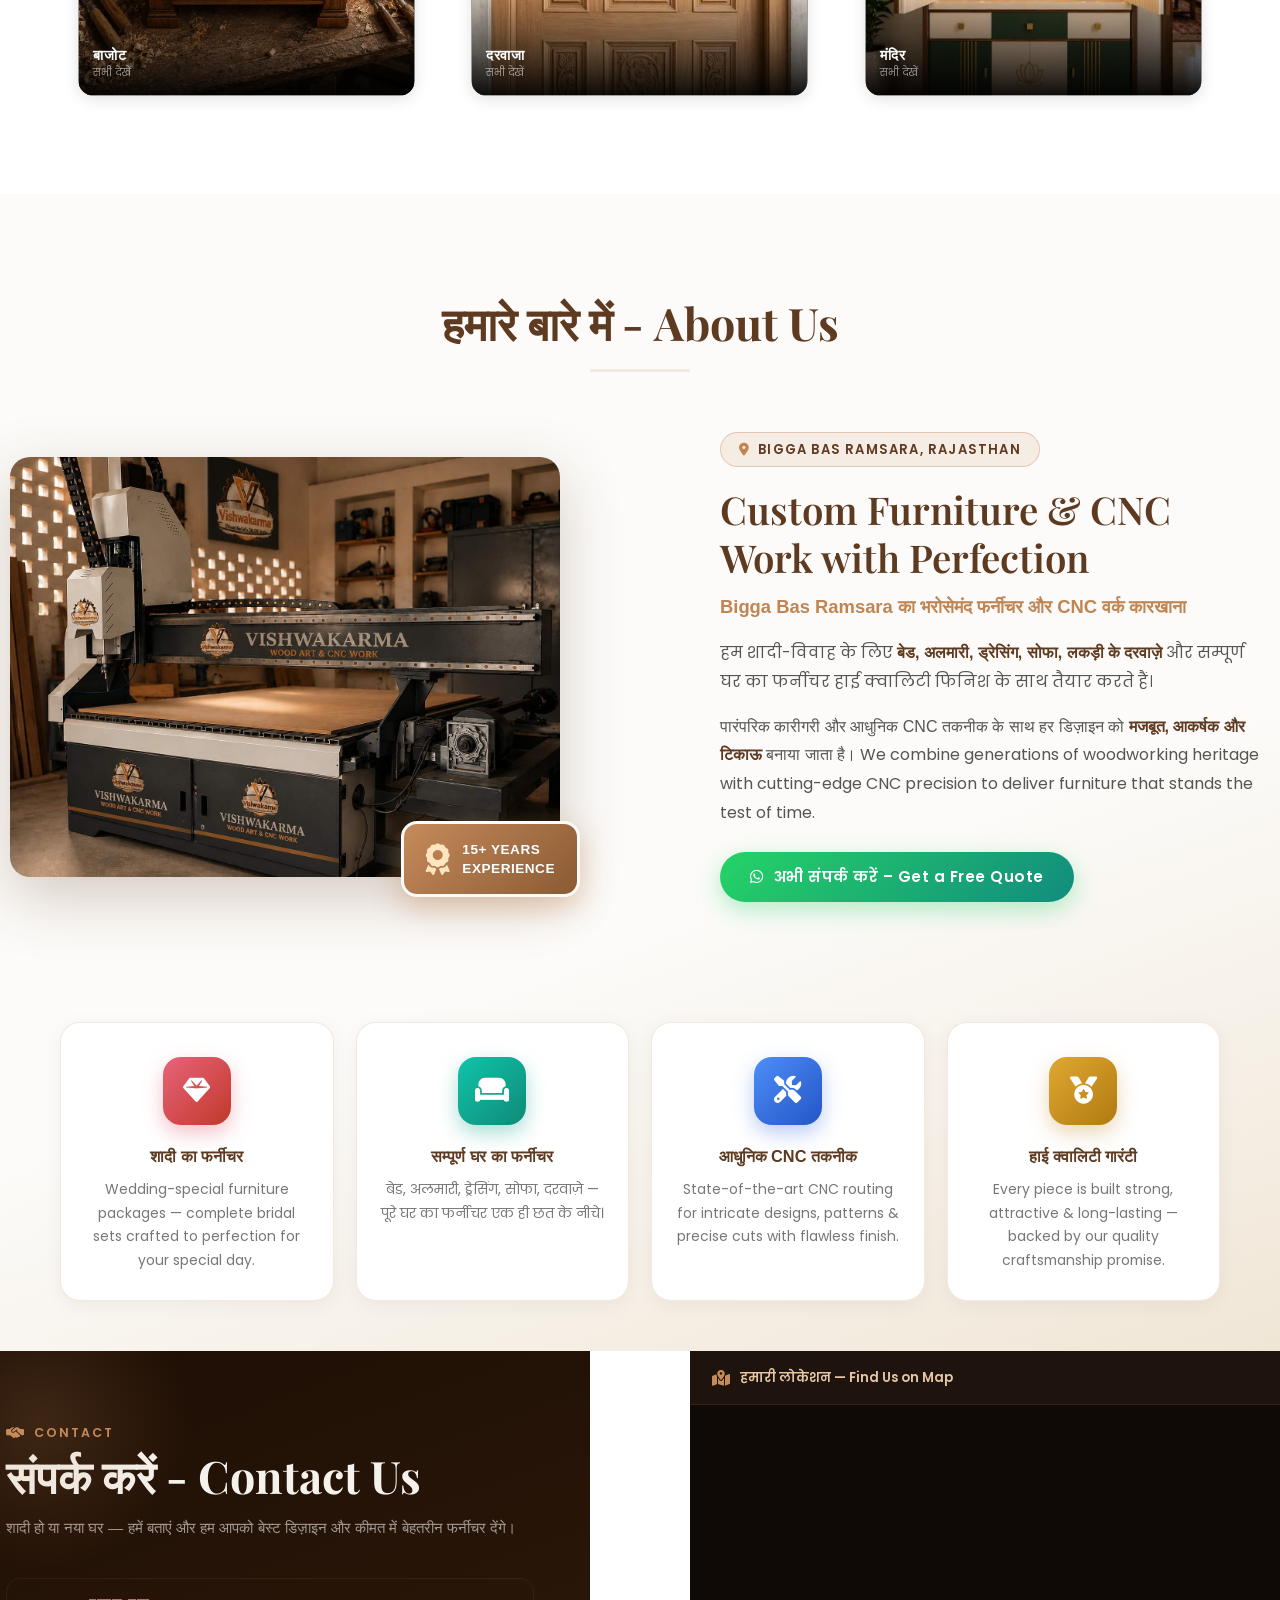
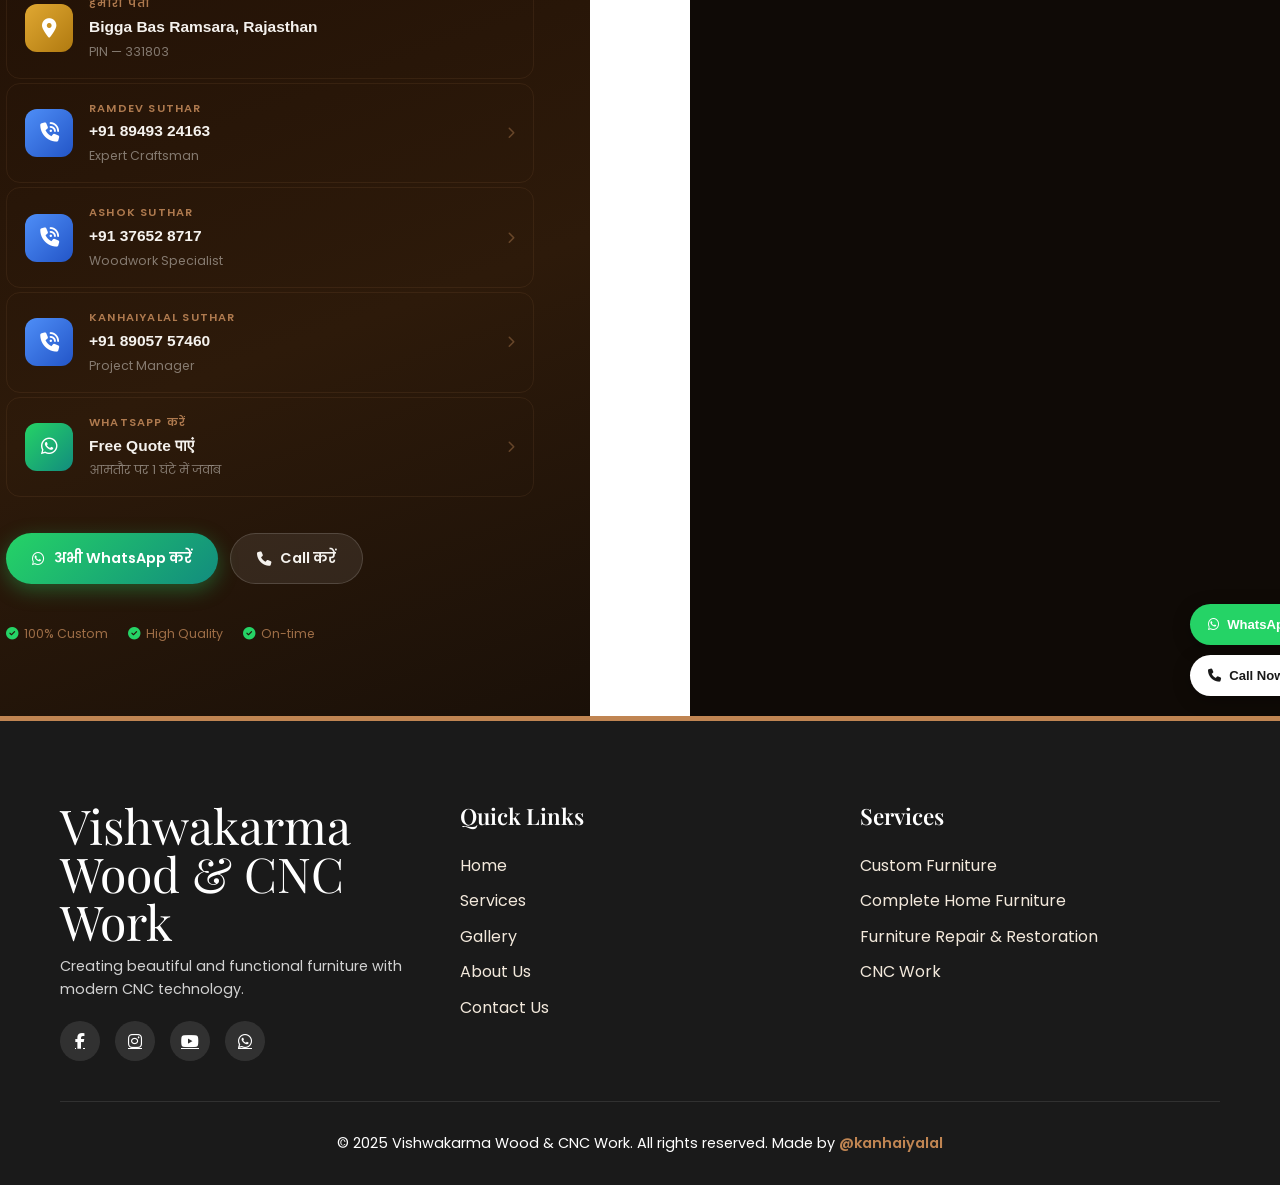
==== commit feeabce3: "rere" ====
--- a/index.html
+++ b/index.html
@@ -182,17 +182,16 @@
                     <p class="about-tagline hindi-text">
                         Bigga Bas Ramsara का भरोसेमंद फर्नीचर और CNC वर्क कारखाना
                     </p>
-                    <p>
+                    <p class="hindi-text">
                         हम शादी-विवाह के लिए <strong>बेड, अलमारी, ड्रेसिंग, सोफा, लकड़ी के दरवाज़े</strong> और
                         सम्पूर्ण घर का फर्नीचर हाई क्वालिटी फिनिश के साथ तैयार करते हैं।
                     </p>
                     <p>
-                        पारंपरिक कारीगरी और आधुनिक CNC तकनीक के साथ हर डिज़ाइन को
-                        <strong>मजबूत, आकर्षक और टिकाऊ</strong> बनाया जाता है।
+                        <span class="hindi-text">पारंपरिक कारीगरी और आधुनिक CNC तकनीक के साथ हर डिज़ाइन को <strong>मजबूत, आकर्षक और टिकाऊ</strong> बनाया जाता है।</span>
                         We combine generations of woodworking heritage with cutting-edge CNC precision to deliver
                         furniture that stands the test of time.
                     </p>
-                    <a href="https://wa.me/919571375791" class="btn about-cta-btn">
+                    <a href="https://wa.me/919571375791" class="btn about-cta-btn hindi-text">
                         <i class="fab fa-whatsapp"></i> अभी संपर्क करें – Get a Free Quote
                     </a>
                 </div>
@@ -204,28 +203,28 @@
                     <div class="ah-icon ah-icon--rose">
                         <i class="fas fa-gem"></i>
                     </div>
-                    <h4>शादी का फर्नीचर</h4>
+                    <h4 class="hindi-text">शादी का फर्नीचर</h4>
                     <p>Wedding-special furniture packages — complete bridal sets crafted to perfection for your special day.</p>
                 </div>
                 <div class="about-highlight-card animate-on-scroll slide-in-up" style="transition-delay: 0.1s;">
                     <div class="ah-icon ah-icon--teal">
                         <i class="fas fa-couch"></i>
                     </div>
-                    <h4>सम्पूर्ण घर का फर्नीचर</h4>
-                    <p>बेड, अलमारी, ड्रेसिंग, सोफा, दरवाज़े — पूरे घर का फर्नीचर एक ही छत के नीचे।</p>
+                    <h4 class="hindi-text">सम्पूर्ण घर का फर्नीचर</h4>
+                    <p class="hindi-text">बेड, अलमारी, ड्रेसिंग, सोफा, दरवाज़े — पूरे घर का फर्नीचर एक ही छत के नीचे।</p>
                 </div>
                 <div class="about-highlight-card animate-on-scroll slide-in-up" style="transition-delay: 0.2s;">
                     <div class="ah-icon ah-icon--blue">
                         <i class="fas fa-screwdriver-wrench"></i>
                     </div>
-                    <h4>आधुनिक CNC तकनीक</h4>
+                    <h4 class="hindi-text">आधुनिक CNC तकनीक</h4>
                     <p>State-of-the-art CNC routing for intricate designs, patterns &amp; precise cuts with flawless finish.</p>
                 </div>
                 <div class="about-highlight-card animate-on-scroll slide-in-up" style="transition-delay: 0.3s;">
                     <div class="ah-icon ah-icon--gold">
                         <i class="fas fa-medal"></i>
                     </div>
-                    <h4>हाई क्वालिटी गारंटी</h4>
+                    <h4 class="hindi-text">हाई क्वालिटी गारंटी</h4>
                     <p>Every piece is built strong, attractive &amp; long-lasting — backed by our quality craftsmanship promise.</p>
                 </div>
             </div>
@@ -240,9 +239,9 @@
             <div class="contact-left animate-on-scroll slide-in-left">
                 <!-- Heading -->
                 <div class="cl-heading">
-                    <span class="cl-eyebrow"><i class="fas fa-handshake-simple"></i> संपर्क करें</span>
-                    <h2 class="hindi-text">Contact Us</h2>
-                    <p>शादी हो या नया घर — हमें बताएं और हम आपको बेस्ट डिज़ाइन और कीमत में बेहतरीन फर्नीचर देंगे।</p>
+                    <span class="cl-eyebrow"><i class="fas fa-handshake-simple"></i> Contact</span>
+                    <h2 class="hindi-text">संपर्क करें - Contact Us</h2>
+                    <p class="hindi-text">शादी हो या नया घर — हमें बताएं और हम आपको बेस्ट डिज़ाइन और कीमत में बेहतरीन फर्नीचर देंगे।</p>
                 </div>
 
                 <!-- Contact Info Rows -->
@@ -252,7 +251,7 @@
                             <i class="fas fa-location-dot"></i>
                         </div>
                         <div class="cl-info-text">
-                            <span class="cl-info-label">हमारा पता</span>
+                            <span class="cl-info-label hindi-text">हमारा पता</span>
                             <strong>Bigga Bas Ramsara, Rajasthan</strong>
                             <span>PIN — 331803</span>
                         </div>
@@ -296,9 +295,9 @@
                             <i class="fab fa-whatsapp"></i>
                         </div>
                         <div class="cl-info-text">
-                            <span class="cl-info-label">WhatsApp करें</span>
-                            <strong>Free Quote पाएं</strong>
-                            <span>आमतौर पर 1 घंटे में जवाब</span>
+                            <span class="cl-info-label hindi-text">WhatsApp करें</span>
+                            <strong class="hindi-text">Free Quote पाएं</strong>
+                            <span class="hindi-text">आमतौर पर 1 घंटे में जवाब</span>
                         </div>
                         <i class="fas fa-chevron-right cl-chevron"></i>
                     </a>
@@ -306,11 +305,11 @@
 
                 <!-- Action Buttons -->
                 <div class="cl-actions">
-                    <a href="https://wa.me/919571375791" target="_blank" class="cl-btn cl-btn--wa">
+                    <a href="https://wa.me/919571375791" target="_blank" class="cl-btn cl-btn--wa hindi-text">
                         <i class="fab fa-whatsapp"></i>
                         अभी WhatsApp करें
                     </a>
-                    <a href="tel:+918905757460" class="cl-btn cl-btn--call">
+                    <a href="tel:+918905757460" class="cl-btn cl-btn--call hindi-text">
                         <i class="fas fa-phone"></i>
                         Call करें
                     </a>
